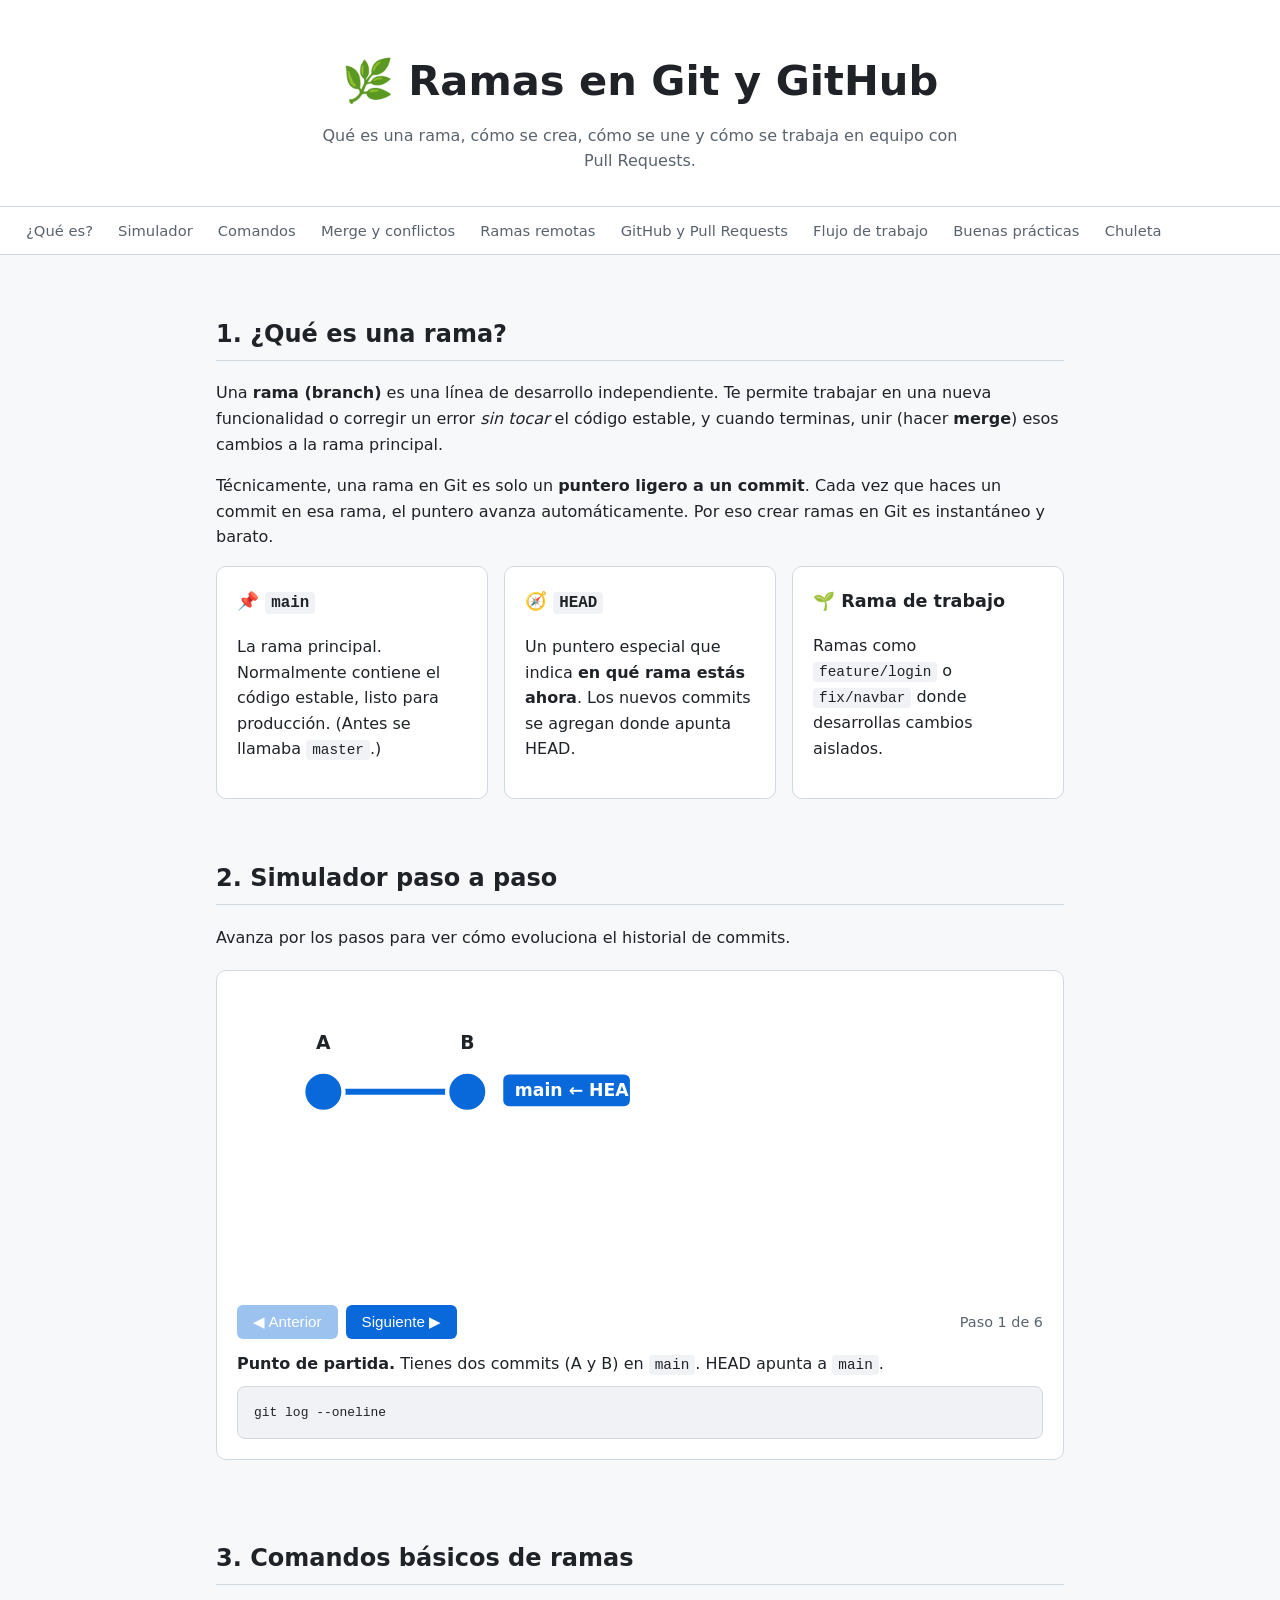
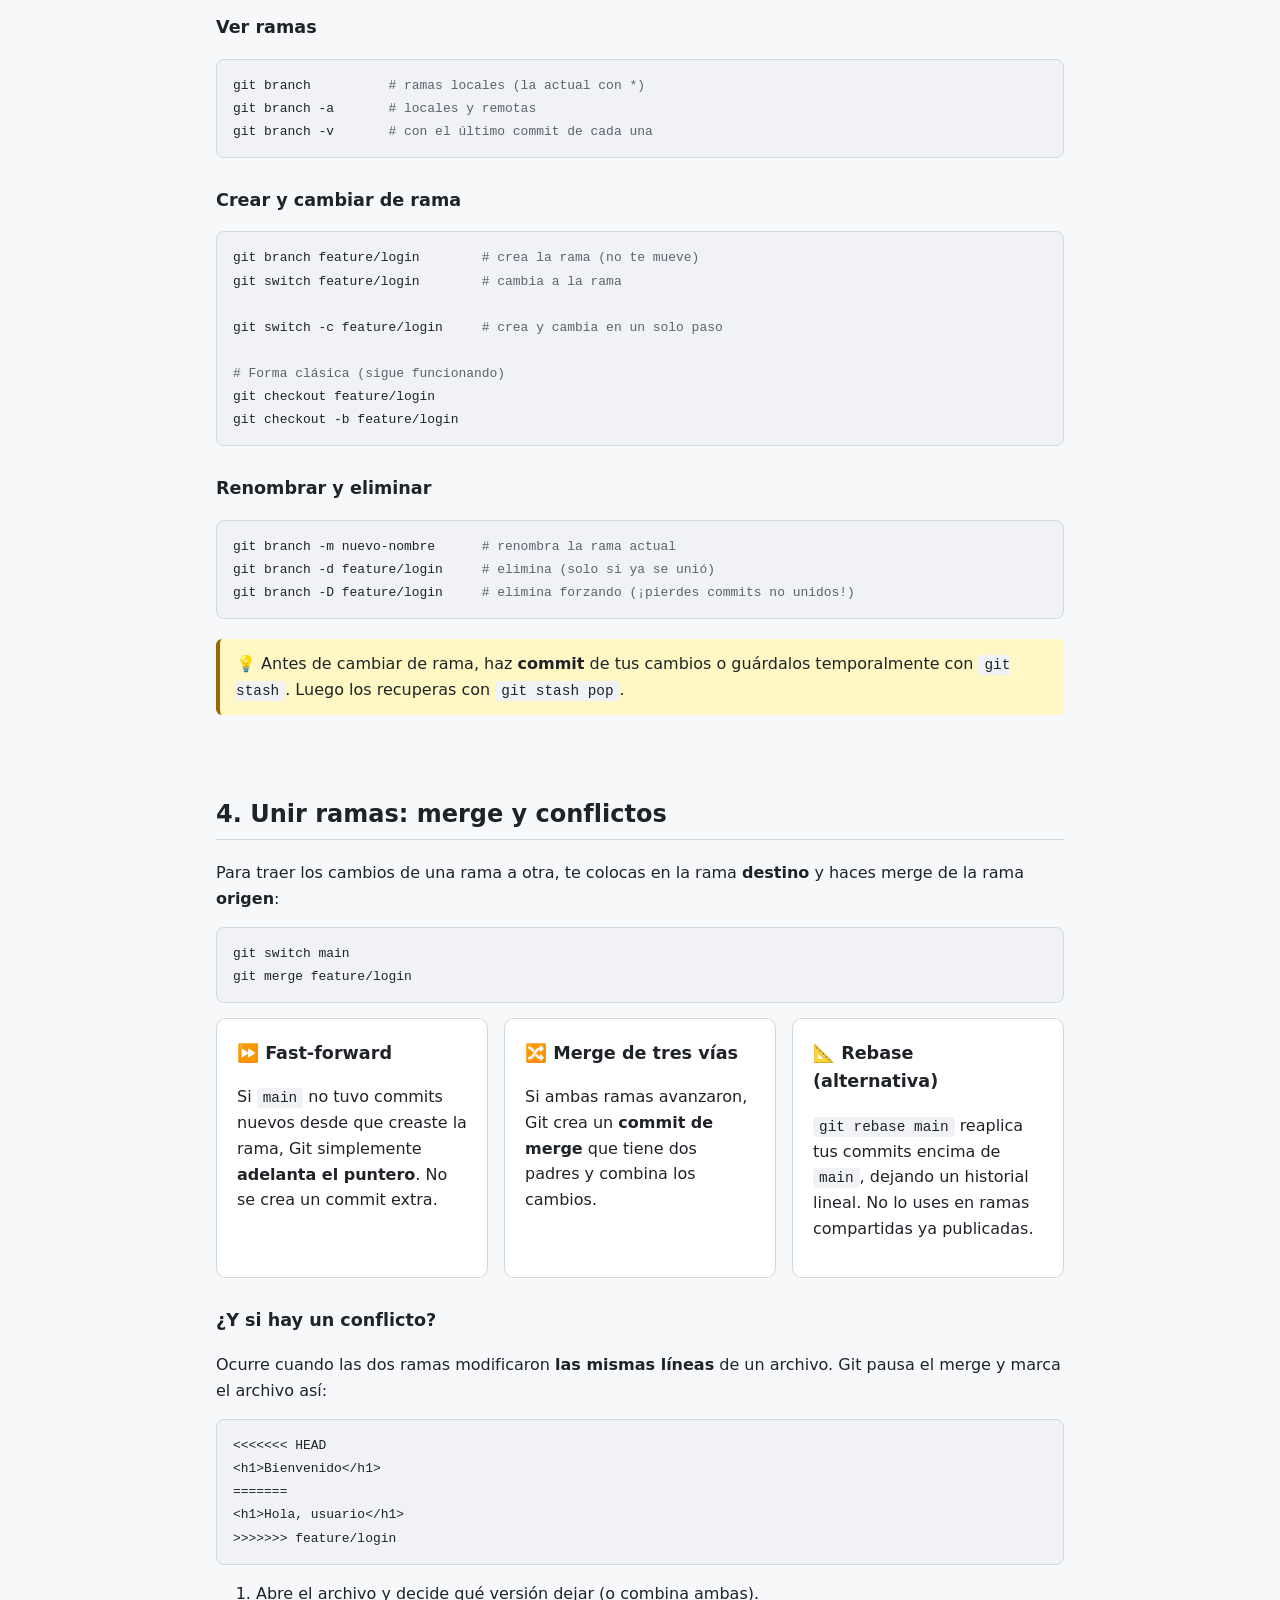
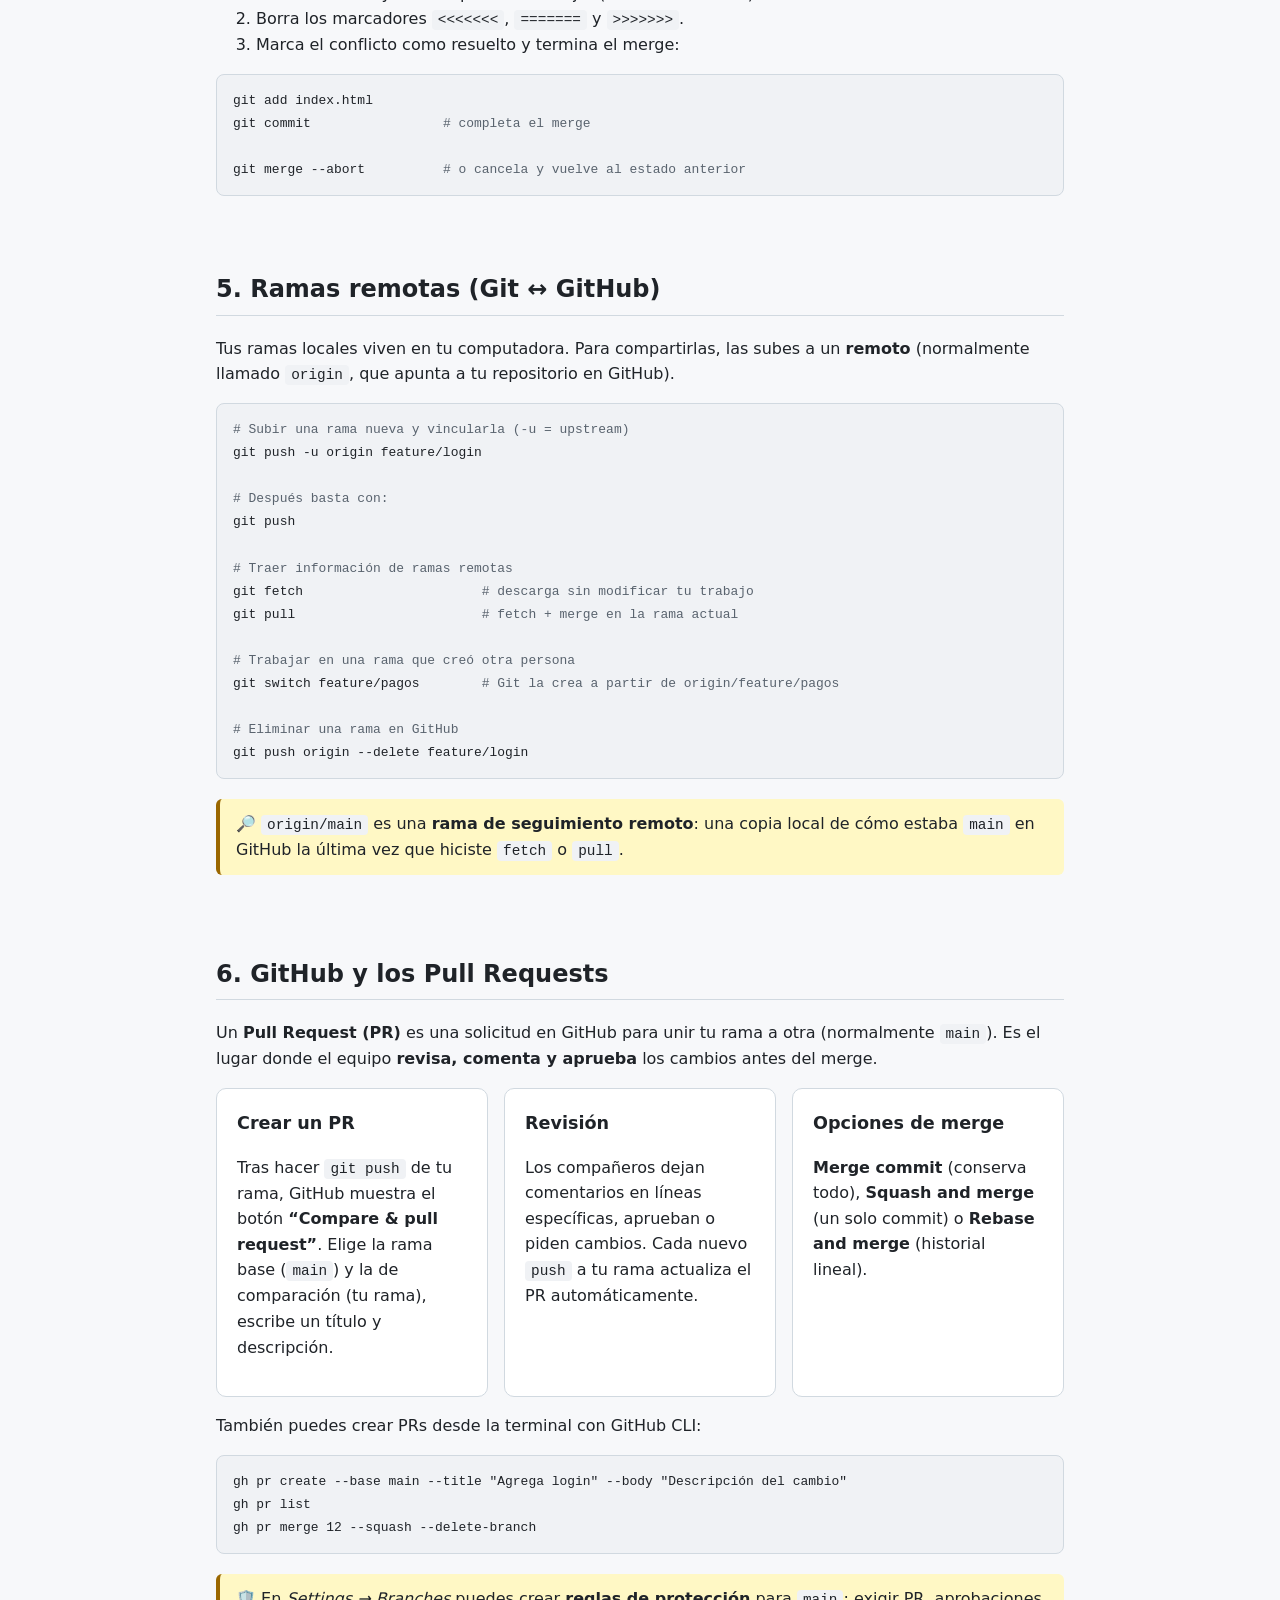
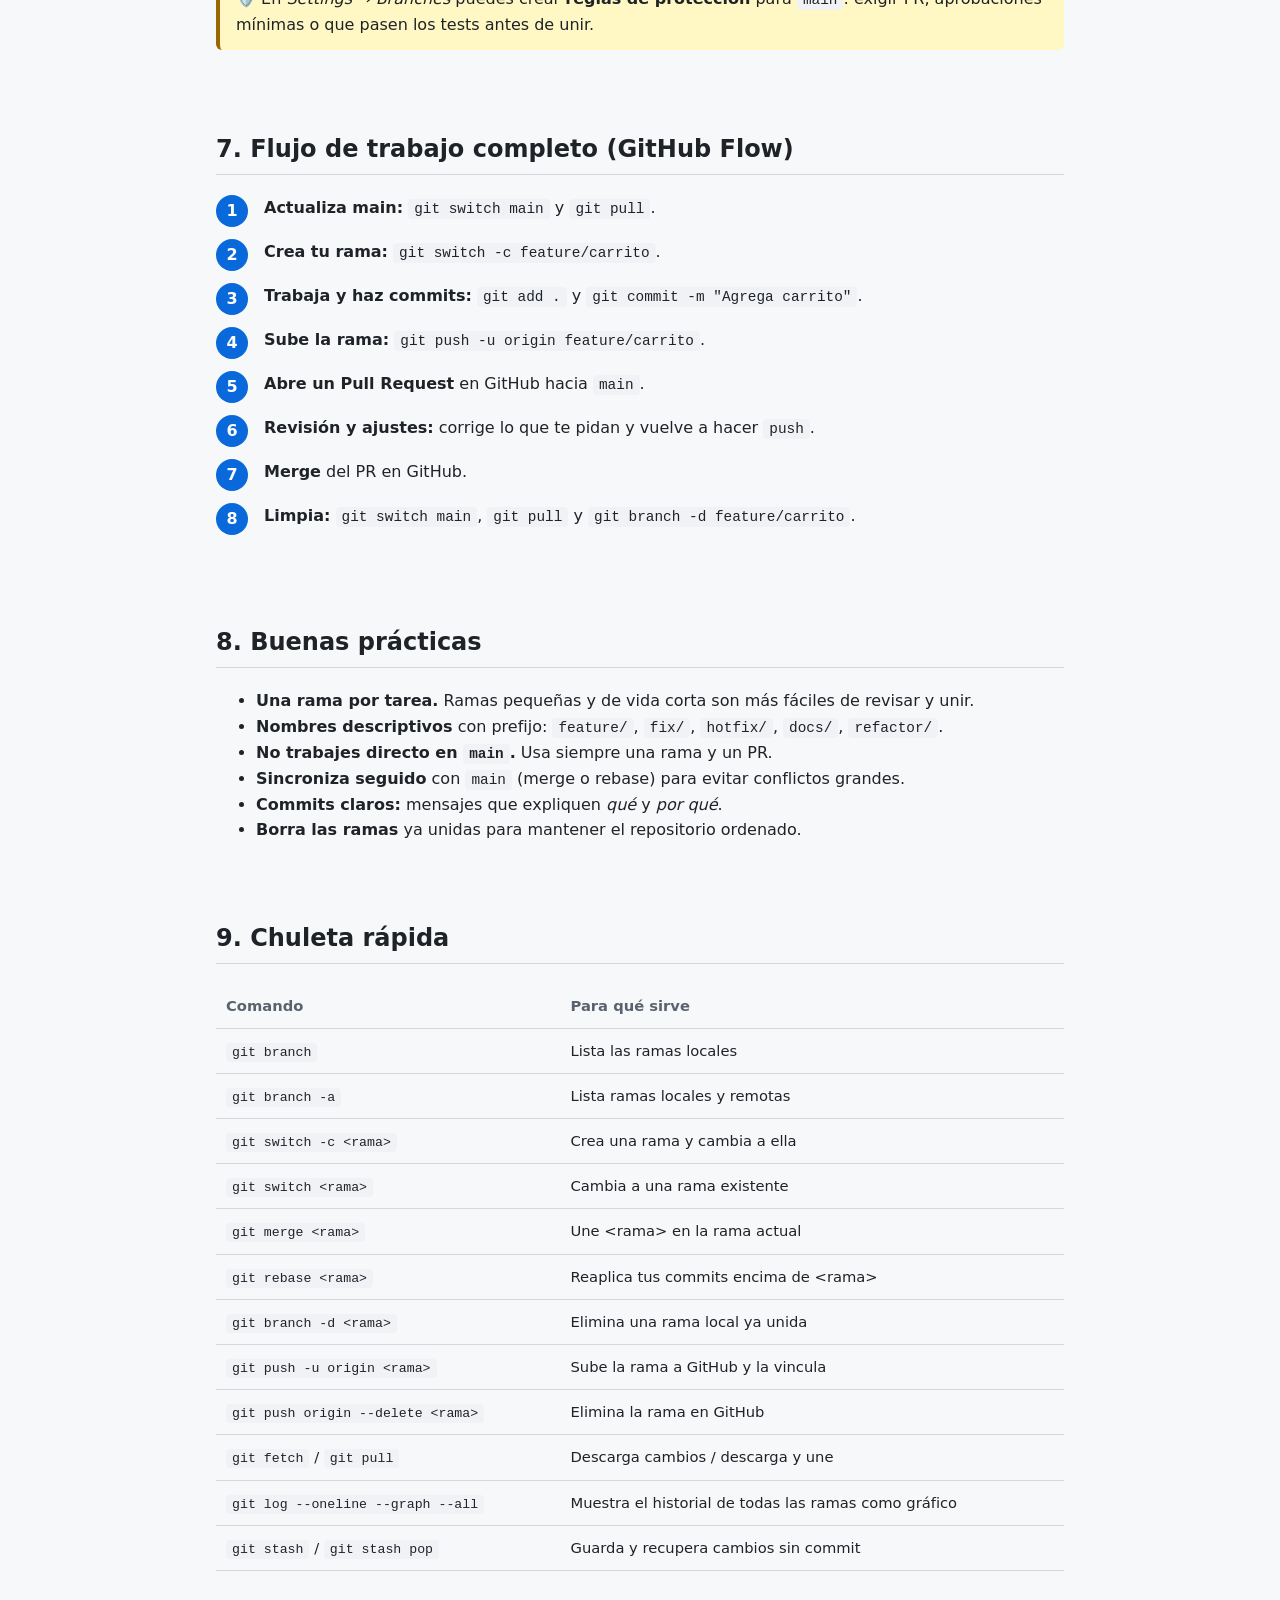
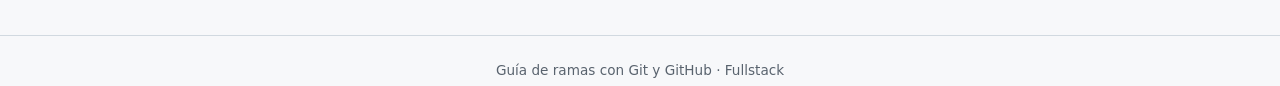
==== index.html @ 7f3d4b72 "Proyecto base" ====
<!DOCTYPE html>
<html lang="es">
<head>
<meta charset="UTF-8">
<meta name="viewport" content="width=device-width, initial-scale=1.0">
<title>Ramas en Git y GitHub</title>
<style>
  :root {
    --bg: #f7f8fa;
    --surface: #ffffff;
    --text: #1f2328;
    --muted: #59636e;
    --border: #d1d9e0;
    --accent: #0969da;
    --main: #0969da;
    --feature: #8250df;
    --fix: #1a7f37;
    --warn: #9a6700;
    --warn-bg: #fff8c5;
    --code-bg: #f0f2f5;
  }
  @media (prefers-color-scheme: dark) {
    :root {
      --bg: #0d1117;
      --surface: #161b22;
      --text: #e6edf3;
      --muted: #9198a1;
      --border: #30363d;
      --accent: #4493f8;
      --main: #4493f8;
      --feature: #ab7df8;
      --fix: #3fb950;
      --warn: #d29922;
      --warn-bg: #2b2111;
      --code-bg: #1f242c;
    }
  }
  * { box-sizing: border-box; }
  body {
    margin: 0;
    background: var(--bg);
    color: var(--text);
    font-family: system-ui, -apple-system, "Segoe UI", Roboto, sans-serif;
    line-height: 1.6;
  }
  header {
    padding: 48px 16px 32px;
    text-align: center;
    border-bottom: 1px solid var(--border);
    background: var(--surface);
  }
  header h1 { margin: 0 0 8px; font-size: clamp(1.8rem, 5vw, 2.6rem); }
  header p { margin: 0 auto; max-width: 640px; color: var(--muted); }
  nav {
    position: sticky; top: 0; z-index: 10;
    background: var(--surface);
    border-bottom: 1px solid var(--border);
    overflow-x: auto;
    white-space: nowrap;
    padding: 0 16px;
  }
  nav a {
    display: inline-block;
    padding: 12px 10px;
    color: var(--muted);
    text-decoration: none;
    font-size: .92rem;
  }
  nav a:hover { color: var(--accent); }
  main { max-width: 880px; margin: 0 auto; padding: 0 16px 64px; }
  section { padding-top: 40px; }
  h2 { font-size: 1.5rem; border-bottom: 1px solid var(--border); padding-bottom: 6px; }
  h3 { font-size: 1.1rem; margin-top: 28px; }
  code {
    font-family: ui-monospace, "Cascadia Code", Consolas, monospace;
    background: var(--code-bg);
    padding: 2px 6px;
    border-radius: 4px;
    font-size: .9em;
  }
  pre {
    background: var(--code-bg);
    border: 1px solid var(--border);
    border-radius: 8px;
    padding: 14px 16px;
    overflow-x: auto;
    font-size: .9rem;
  }
  pre code { background: none; padding: 0; }
  .comment { color: var(--muted); }
  .card {
    background: var(--surface);
    border: 1px solid var(--border);
    border-radius: 10px;
    padding: 20px;
    margin: 20px 0;
  }
  .note {
    background: var(--warn-bg);
    border-left: 4px solid var(--warn);
    padding: 12px 16px;
    border-radius: 6px;
    margin: 20px 0;
  }
  .grid {
    display: grid;
    grid-template-columns: repeat(auto-fit, minmax(240px, 1fr));
    gap: 16px;
  }
  .grid .card { margin: 0; }
  .grid .card h3 { margin-top: 0; }
  table { width: 100%; border-collapse: collapse; font-size: .92rem; }
  .table-wrap { overflow-x: auto; }
  th, td { text-align: left; padding: 10px; border-bottom: 1px solid var(--border); vertical-align: top; }
  th { color: var(--muted); font-weight: 600; }
  td code { white-space: nowrap; }

  /* Simulador */
  .sim svg { width: 100%; height: auto; display: block; }
  .sim .line { stroke-width: 4; fill: none; stroke-linecap: round; }
  .sim .commit { stroke: var(--surface); stroke-width: 3; }
  .sim .lbl { font: 600 13px system-ui, sans-serif; fill: var(--text); }
  .sim .tag rect { rx: 4; }
  .sim .tag text { font: 600 12px system-ui, sans-serif; fill: #fff; }
  .sim [data-show] { transition: opacity .35s; }
  .sim .hidden { opacity: 0; }
  .sim-controls { display: flex; gap: 8px; align-items: center; flex-wrap: wrap; margin-top: 12px; }
  .sim-controls button {
    background: var(--accent); color: #fff; border: 0; border-radius: 6px;
    padding: 8px 16px; font-size: .95rem; cursor: pointer;
  }
  .sim-controls button:disabled { opacity: .4; cursor: default; }
  .sim-controls .step-count { color: var(--muted); font-size: .9rem; margin-left: auto; }
  .sim-desc { margin-top: 12px; }
  .sim-desc pre { margin: 8px 0 0; }

  .flow { counter-reset: paso; list-style: none; padding: 0; }
  .flow li {
    counter-increment: paso;
    position: relative;
    padding: 0 0 18px 48px;
  }
  .flow li::before {
    content: counter(paso);
    position: absolute; left: 0; top: 0;
    width: 32px; height: 32px; border-radius: 50%;
    background: var(--accent); color: #fff;
    display: flex; align-items: center; justify-content: center;
    font-weight: 700;
  }
  footer { text-align: center; color: var(--muted); font-size: .85rem; padding: 24px 16px; border-top: 1px solid var(--border); }
</style>
</head>
<body>

<header>
  <h1>🌿 Ramas en Git y GitHub</h1>
  <p>Qué es una rama, cómo se crea, cómo se une y cómo se trabaja en equipo con Pull Requests.</p>
</header>

<nav>
  <a href="#que-es">¿Qué es?</a>
  <a href="#simulador">Simulador</a>
  <a href="#comandos">Comandos</a>
  <a href="#merge">Merge y conflictos</a>
  <a href="#remoto">Ramas remotas</a>
  <a href="#github">GitHub y Pull Requests</a>
  <a href="#flujo">Flujo de trabajo</a>
  <a href="#practicas">Buenas prácticas</a>
  <a href="#chuleta">Chuleta</a>
</nav>

<main>

<section id="que-es">
  <h2>1. ¿Qué es una rama?</h2>
  <p>
    Una <strong>rama (branch)</strong> es una línea de desarrollo independiente. Te permite trabajar en una
    nueva funcionalidad o corregir un error <em>sin tocar</em> el código estable, y cuando terminas, unir
    (hacer <strong>merge</strong>) esos cambios a la rama principal.
  </p>
  <p>
    Técnicamente, una rama en Git es solo un <strong>puntero ligero a un commit</strong>. Cada vez que haces
    un commit en esa rama, el puntero avanza automáticamente. Por eso crear ramas en Git es instantáneo y barato.
  </p>
  <div class="grid">
    <div class="card">
      <h3>📌 <code>main</code></h3>
      <p>La rama principal. Normalmente contiene el código estable, listo para producción. (Antes se llamaba <code>master</code>.)</p>
    </div>
    <div class="card">
      <h3>🧭 <code>HEAD</code></h3>
      <p>Un puntero especial que indica <strong>en qué rama estás ahora</strong>. Los nuevos commits se agregan donde apunta HEAD.</p>
    </div>
    <div class="card">
      <h3>🌱 Rama de trabajo</h3>
      <p>Ramas como <code>feature/login</code> o <code>fix/navbar</code> donde desarrollas cambios aislados.</p>
    </div>
  </div>
</section>

<section id="simulador">
  <h2>2. Simulador paso a paso</h2>
  <p>Avanza por los pasos para ver cómo evoluciona el historial de commits.</p>

  <div class="card sim">
    <svg viewBox="0 0 560 210" role="img" aria-label="Diagrama del historial de commits">
      <!-- Línea main -->
      <path class="line" style="stroke:var(--main)" d="M60 70 L160 70" data-show="0-5"/>
      <path class="line" style="stroke:var(--main)" d="M160 70 L320 70" data-show="3-5"/>
      <path class="line" style="stroke:var(--main)" d="M320 70 L470 70" data-show="4-5"/>
      <!-- Línea feature -->
      <path class="line" style="stroke:var(--feature)" d="M160 70 C 190 70, 200 150, 240 150 L360 150" data-show="2-5"/>
      <path class="line" style="stroke:var(--feature)" d="M360 150 C 410 150, 430 70, 470 70" data-show="4-5"/>

      <!-- Commits main -->
      <circle class="commit" cx="60"  cy="70" r="14" style="fill:var(--main)" data-show="0-5"/>
      <text class="lbl" x="60" y="40" text-anchor="middle" data-show="0-5">A</text>
      <circle class="commit" cx="160" cy="70" r="14" style="fill:var(--main)" data-show="0-5"/>
      <text class="lbl" x="160" y="40" text-anchor="middle" data-show="0-5">B</text>
      <circle class="commit" cx="320" cy="70" r="14" style="fill:var(--main)" data-show="3-5"/>
      <text class="lbl" x="320" y="40" text-anchor="middle" data-show="3-5">E</text>
      <circle class="commit" cx="470" cy="70" r="16" style="fill:var(--fix)" data-show="4-5"/>
      <text class="lbl" x="470" y="40" text-anchor="middle" data-show="4-5">M (merge)</text>

      <!-- Commits feature -->
      <circle class="commit" cx="250" cy="150" r="14" style="fill:var(--feature)" data-show="2-5"/>
      <text class="lbl" x="250" y="185" text-anchor="middle" data-show="2-5">C</text>
      <circle class="commit" cx="360" cy="150" r="14" style="fill:var(--feature)" data-show="2-5"/>
      <text class="lbl" x="360" y="185" text-anchor="middle" data-show="2-5">D</text>

      <!-- Etiquetas de rama (posición varía por paso) -->
      <g class="tag" data-show="0-0" transform="translate(185,58)"><rect width="88" height="22" style="fill:var(--main)"/><text x="8" y="15">main ← HEAD</text></g>
      <g class="tag" data-show="1-1" transform="translate(130,90)"><rect width="60" height="22" style="fill:var(--main)"/><text x="8" y="15">main</text></g>
      <g class="tag" data-show="1-1" transform="translate(185,58)"><rect width="104" height="22" style="fill:var(--feature)"/><text x="8" y="15">feature ← HEAD</text></g>
      <g class="tag" data-show="2-2" transform="translate(185,58)"><rect width="44" height="22" style="fill:var(--main)"/><text x="8" y="15">main</text></g>
      <g class="tag" data-show="2-3" transform="translate(385,139)"><rect width="104" height="22" style="fill:var(--feature)"/><text x="8" y="15">feature ← HEAD</text></g>
      <g class="tag" data-show="3-3" transform="translate(345,58)"><rect width="44" height="22" style="fill:var(--main)"/><text x="8" y="15">main</text></g>
      <g class="tag" data-show="4-5" transform="translate(495,58)"><rect width="56" height="22" style="fill:var(--main)"/><text x="8" y="15">main</text></g>
      <g class="tag" data-show="4-5" transform="translate(495,84)"><rect width="44" height="22" style="fill:var(--fix)"/><text x="6" y="15">HEAD</text></g>
      <g class="tag" data-show="4-4" transform="translate(385,139)"><rect width="60" height="22" style="fill:var(--feature)"/><text x="8" y="15">feature</text></g>
    </svg>

    <div class="sim-controls">
      <button id="prev" type="button">◀ Anterior</button>
      <button id="next" type="button">Siguiente ▶</button>
      <span class="step-count" id="count"></span>
    </div>
    <div class="sim-desc" id="desc"></div>
  </div>
</section>

<section id="comandos">
  <h2>3. Comandos básicos de ramas</h2>

  <h3>Ver ramas</h3>
<pre><code>git branch          <span class="comment"># ramas locales (la actual con *)</span>
git branch -a       <span class="comment"># locales y remotas</span>
git branch -v       <span class="comment"># con el último commit de cada una</span></code></pre>

  <h3>Crear y cambiar de rama</h3>
<pre><code>git branch feature/login        <span class="comment"># crea la rama (no te mueve)</span>
git switch feature/login        <span class="comment"># cambia a la rama</span>

git switch -c feature/login     <span class="comment"># crea y cambia en un solo paso</span>

<span class="comment"># Forma clásica (sigue funcionando)</span>
git checkout feature/login
git checkout -b feature/login</code></pre>

  <h3>Renombrar y eliminar</h3>
<pre><code>git branch -m nuevo-nombre      <span class="comment"># renombra la rama actual</span>
git branch -d feature/login     <span class="comment"># elimina (solo si ya se unió)</span>
git branch -D feature/login     <span class="comment"># elimina forzando (¡pierdes commits no unidos!)</span></code></pre>

  <div class="note">
    💡 Antes de cambiar de rama, haz <strong>commit</strong> de tus cambios o guárdalos temporalmente con
    <code>git stash</code>. Luego los recuperas con <code>git stash pop</code>.
  </div>
</section>

<section id="merge">
  <h2>4. Unir ramas: merge y conflictos</h2>
  <p>Para traer los cambios de una rama a otra, te colocas en la rama <strong>destino</strong> y haces merge de la rama <strong>origen</strong>:</p>
<pre><code>git switch main
git merge feature/login</code></pre>

  <div class="grid">
    <div class="card">
      <h3>⏩ Fast-forward</h3>
      <p>Si <code>main</code> no tuvo commits nuevos desde que creaste la rama, Git simplemente <strong>adelanta el puntero</strong>. No se crea un commit extra.</p>
    </div>
    <div class="card">
      <h3>🔀 Merge de tres vías</h3>
      <p>Si ambas ramas avanzaron, Git crea un <strong>commit de merge</strong> que tiene dos padres y combina los cambios.</p>
    </div>
    <div class="card">
      <h3>📐 Rebase (alternativa)</h3>
      <p><code>git rebase main</code> reaplica tus commits encima de <code>main</code>, dejando un historial lineal. No lo uses en ramas compartidas ya publicadas.</p>
    </div>
  </div>

  <h3>¿Y si hay un conflicto?</h3>
  <p>Ocurre cuando las dos ramas modificaron <strong>las mismas líneas</strong> de un archivo. Git pausa el merge y marca el archivo así:</p>
<pre><code>&lt;&lt;&lt;&lt;&lt;&lt;&lt; HEAD
&lt;h1&gt;Bienvenido&lt;/h1&gt;
=======
&lt;h1&gt;Hola, usuario&lt;/h1&gt;
&gt;&gt;&gt;&gt;&gt;&gt;&gt; feature/login</code></pre>
  <ol>
    <li>Abre el archivo y decide qué versión dejar (o combina ambas).</li>
    <li>Borra los marcadores <code>&lt;&lt;&lt;&lt;&lt;&lt;&lt;</code>, <code>=======</code> y <code>&gt;&gt;&gt;&gt;&gt;&gt;&gt;</code>.</li>
    <li>Marca el conflicto como resuelto y termina el merge:</li>
  </ol>
<pre><code>git add index.html
git commit                 <span class="comment"># completa el merge</span>

git merge --abort          <span class="comment"># o cancela y vuelve al estado anterior</span></code></pre>
</section>

<section id="remoto">
  <h2>5. Ramas remotas (Git ↔ GitHub)</h2>
  <p>
    Tus ramas locales viven en tu computadora. Para compartirlas, las subes a un <strong>remoto</strong>
    (normalmente llamado <code>origin</code>, que apunta a tu repositorio en GitHub).
  </p>
<pre><code><span class="comment"># Subir una rama nueva y vincularla (-u = upstream)</span>
git push -u origin feature/login

<span class="comment"># Después basta con:</span>
git push

<span class="comment"># Traer información de ramas remotas</span>
git fetch                       <span class="comment"># descarga sin modificar tu trabajo</span>
git pull                        <span class="comment"># fetch + merge en la rama actual</span>

<span class="comment"># Trabajar en una rama que creó otra persona</span>
git switch feature/pagos        <span class="comment"># Git la crea a partir de origin/feature/pagos</span>

<span class="comment"># Eliminar una rama en GitHub</span>
git push origin --delete feature/login</code></pre>
  <div class="note">
    🔎 <code>origin/main</code> es una <strong>rama de seguimiento remoto</strong>: una copia local de cómo estaba
    <code>main</code> en GitHub la última vez que hiciste <code>fetch</code> o <code>pull</code>.
  </div>
</section>

<section id="github">
  <h2>6. GitHub y los Pull Requests</h2>
  <p>
    Un <strong>Pull Request (PR)</strong> es una solicitud en GitHub para unir tu rama a otra (normalmente
    <code>main</code>). Es el lugar donde el equipo <strong>revisa, comenta y aprueba</strong> los cambios antes del merge.
  </p>
  <div class="grid">
    <div class="card">
      <h3>Crear un PR</h3>
      <p>Tras hacer <code>git push</code> de tu rama, GitHub muestra el botón <strong>“Compare &amp; pull request”</strong>. Elige la rama base (<code>main</code>) y la de comparación (tu rama), escribe un título y descripción.</p>
    </div>
    <div class="card">
      <h3>Revisión</h3>
      <p>Los compañeros dejan comentarios en líneas específicas, aprueban o piden cambios. Cada nuevo <code>push</code> a tu rama actualiza el PR automáticamente.</p>
    </div>
    <div class="card">
      <h3>Opciones de merge</h3>
      <p><strong>Merge commit</strong> (conserva todo), <strong>Squash and merge</strong> (un solo commit) o <strong>Rebase and merge</strong> (historial lineal).</p>
    </div>
  </div>
  <p>También puedes crear PRs desde la terminal con GitHub CLI:</p>
<pre><code>gh pr create --base main --title "Agrega login" --body "Descripción del cambio"
gh pr list
gh pr merge 12 --squash --delete-branch</code></pre>
  <div class="note">
    🛡️ En <em>Settings → Branches</em> puedes crear <strong>reglas de protección</strong> para <code>main</code>:
    exigir PR, aprobaciones mínimas o que pasen los tests antes de unir.
  </div>
</section>

<section id="flujo">
  <h2>7. Flujo de trabajo completo (GitHub Flow)</h2>
  <ol class="flow">
    <li><strong>Actualiza main:</strong> <code>git switch main</code> y <code>git pull</code>.</li>
    <li><strong>Crea tu rama:</strong> <code>git switch -c feature/carrito</code>.</li>
    <li><strong>Trabaja y haz commits:</strong> <code>git add .</code> y <code>git commit -m "Agrega carrito"</code>.</li>
    <li><strong>Sube la rama:</strong> <code>git push -u origin feature/carrito</code>.</li>
    <li><strong>Abre un Pull Request</strong> en GitHub hacia <code>main</code>.</li>
    <li><strong>Revisión y ajustes:</strong> corrige lo que te pidan y vuelve a hacer <code>push</code>.</li>
    <li><strong>Merge</strong> del PR en GitHub.</li>
    <li><strong>Limpia:</strong> <code>git switch main</code>, <code>git pull</code> y <code>git branch -d feature/carrito</code>.</li>
  </ol>
</section>

<section id="practicas">
  <h2>8. Buenas prácticas</h2>
  <ul>
    <li><strong>Una rama por tarea.</strong> Ramas pequeñas y de vida corta son más fáciles de revisar y unir.</li>
    <li><strong>Nombres descriptivos</strong> con prefijo: <code>feature/</code>, <code>fix/</code>, <code>hotfix/</code>, <code>docs/</code>, <code>refactor/</code>.</li>
    <li><strong>No trabajes directo en <code>main</code>.</strong> Usa siempre una rama y un PR.</li>
    <li><strong>Sincroniza seguido</strong> con <code>main</code> (merge o rebase) para evitar conflictos grandes.</li>
    <li><strong>Commits claros:</strong> mensajes que expliquen <em>qué</em> y <em>por qué</em>.</li>
    <li><strong>Borra las ramas</strong> ya unidas para mantener el repositorio ordenado.</li>
  </ul>
</section>

<section id="chuleta">
  <h2>9. Chuleta rápida</h2>
  <div class="table-wrap">
  <table>
    <thead><tr><th>Comando</th><th>Para qué sirve</th></tr></thead>
    <tbody>
      <tr><td><code>git branch</code></td><td>Lista las ramas locales</td></tr>
      <tr><td><code>git branch -a</code></td><td>Lista ramas locales y remotas</td></tr>
      <tr><td><code>git switch -c &lt;rama&gt;</code></td><td>Crea una rama y cambia a ella</td></tr>
      <tr><td><code>git switch &lt;rama&gt;</code></td><td>Cambia a una rama existente</td></tr>
      <tr><td><code>git merge &lt;rama&gt;</code></td><td>Une &lt;rama&gt; en la rama actual</td></tr>
      <tr><td><code>git rebase &lt;rama&gt;</code></td><td>Reaplica tus commits encima de &lt;rama&gt;</td></tr>
      <tr><td><code>git branch -d &lt;rama&gt;</code></td><td>Elimina una rama local ya unida</td></tr>
      <tr><td><code>git push -u origin &lt;rama&gt;</code></td><td>Sube la rama a GitHub y la vincula</td></tr>
      <tr><td><code>git push origin --delete &lt;rama&gt;</code></td><td>Elimina la rama en GitHub</td></tr>
      <tr><td><code>git fetch</code> / <code>git pull</code></td><td>Descarga cambios / descarga y une</td></tr>
      <tr><td><code>git log --oneline --graph --all</code></td><td>Muestra el historial de todas las ramas como gráfico</td></tr>
      <tr><td><code>git stash</code> / <code>git stash pop</code></td><td>Guarda y recupera cambios sin commit</td></tr>
    </tbody>
  </table>
  </div>
</section>

</main>

<footer>Guía de ramas con Git y GitHub · Fullstack</footer>

<script>
  const steps = [
    { title: "Punto de partida",
      text: "Tienes dos commits (A y B) en <code>main</code>. HEAD apunta a <code>main</code>.",
      cmd: "git log --oneline" },
    { title: "Crear una rama",
      text: "Creas <code>feature</code> y te cambias a ella. Ambas ramas apuntan al mismo commit B; solo se movió HEAD.",
      cmd: "git switch -c feature" },
    { title: "Commits en la rama",
      text: "Haces commits C y D. Solo <code>feature</code> avanza; <code>main</code> sigue en B, intacta.",
      cmd: "git add .\ngit commit -m \"C\"\ngit commit -m \"D\"" },
    { title: "main también avanza",
      text: "Mientras tanto, alguien agrega el commit E a <code>main</code>. Ahora las ramas han <strong>divergido</strong>.",
      cmd: "# (otra persona, en main)\ngit commit -m \"E\"" },
    { title: "Merge",
      text: "Vuelves a <code>main</code> y unes <code>feature</code>. Git crea el commit de merge M, que tiene dos padres (E y D).",
      cmd: "git switch main\ngit merge feature" },
    { title: "Limpieza",
      text: "La rama ya está unida, así que puedes borrarla. Los commits C y D siguen en el historial de <code>main</code>.",
      cmd: "git branch -d feature" }
  ];
  let step = 0;
  const els = document.querySelectorAll(".sim [data-show]");
  const desc = document.getElementById("desc");
  const count = document.getElementById("count");
  const prev = document.getElementById("prev");
  const next = document.getElementById("next");
  const esc = s => s.replace(/&/g, "&amp;").replace(/</g, "&lt;");

  function render() {
    els.forEach(el => {
      const [a, b] = el.dataset.show.split("-").map(Number);
      el.classList.toggle("hidden", step < a || step > b);
    });
    const s = steps[step];
    desc.innerHTML = `<strong>${s.title}.</strong> ${s.text}<pre><code>${esc(s.cmd)}</code></pre>`;
    count.textContent = `Paso ${step + 1} de ${steps.length}`;
    prev.disabled = step === 0;
    next.disabled = step === steps.length - 1;
  }
  prev.onclick = () => { if (step > 0) { step--; render(); } };
  next.onclick = () => { if (step < steps.length - 1) { step++; render(); } };
  render();
</script>
</body>
</html>
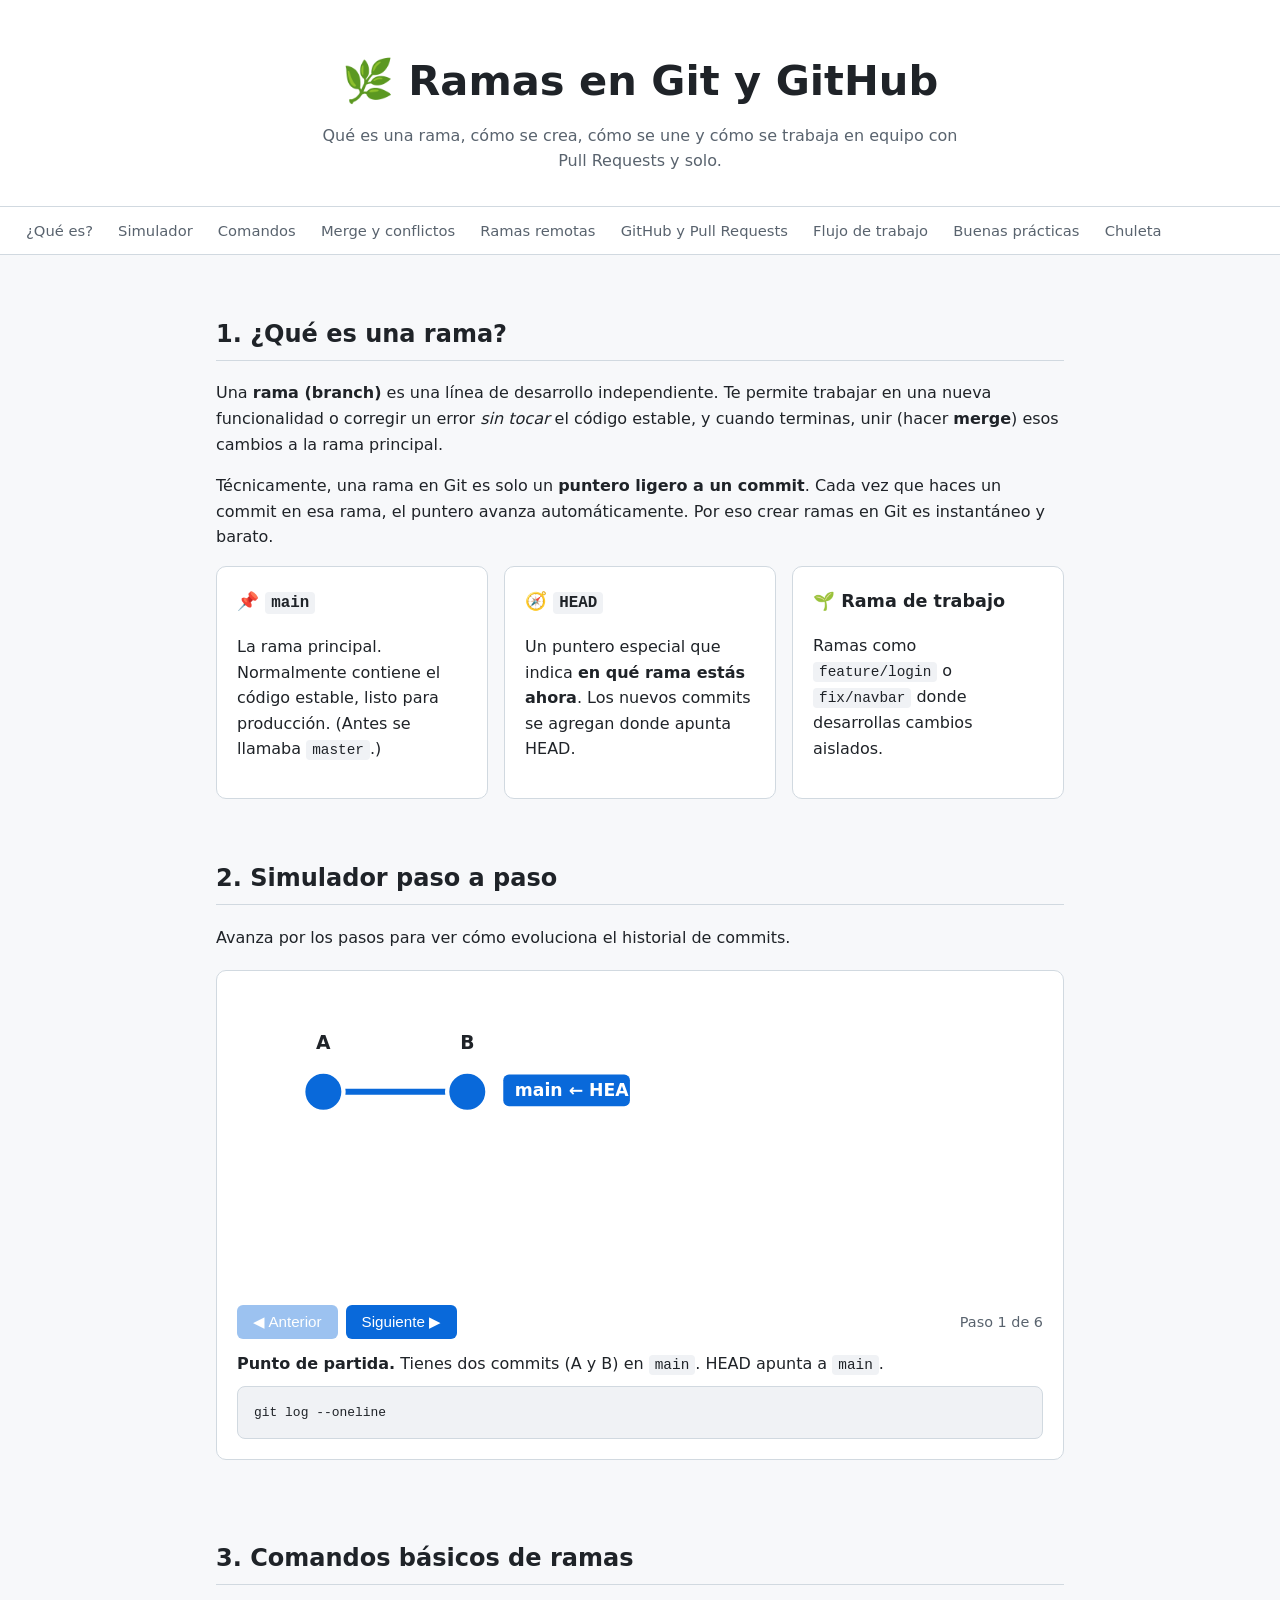
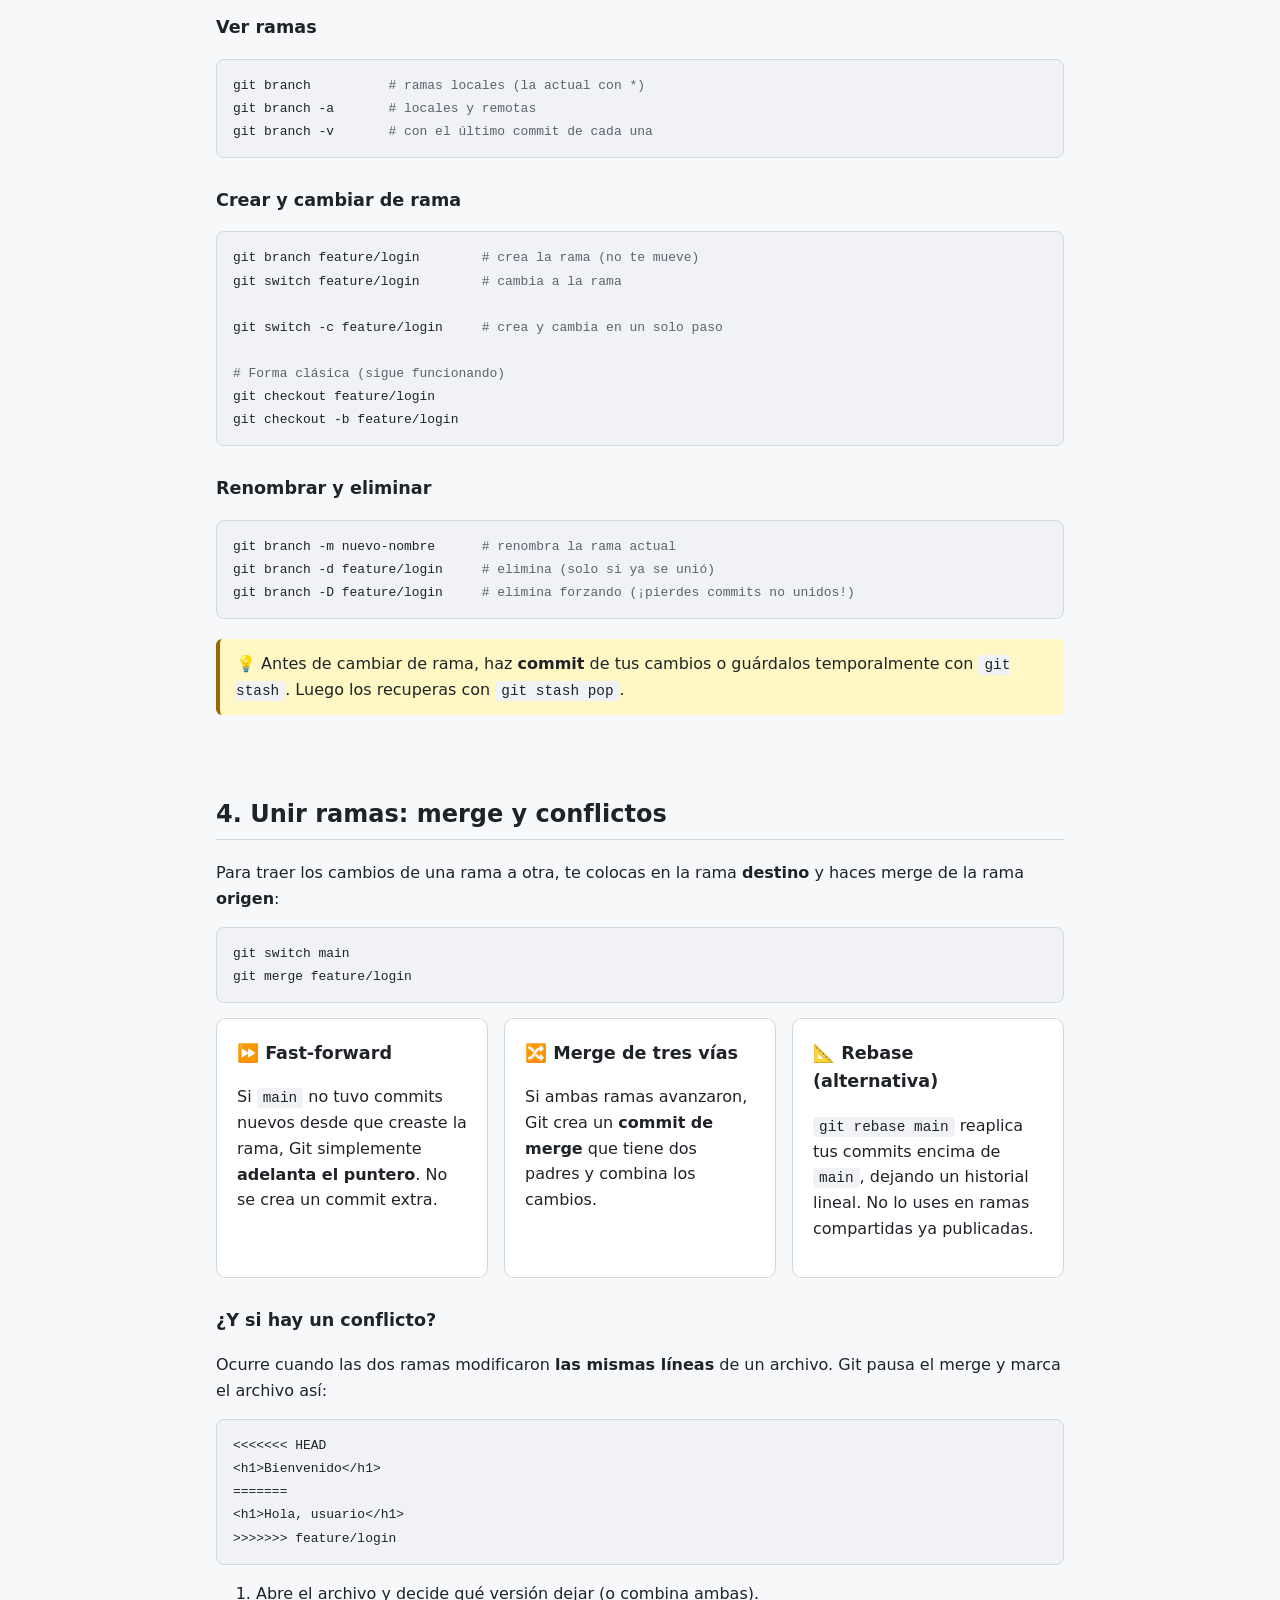
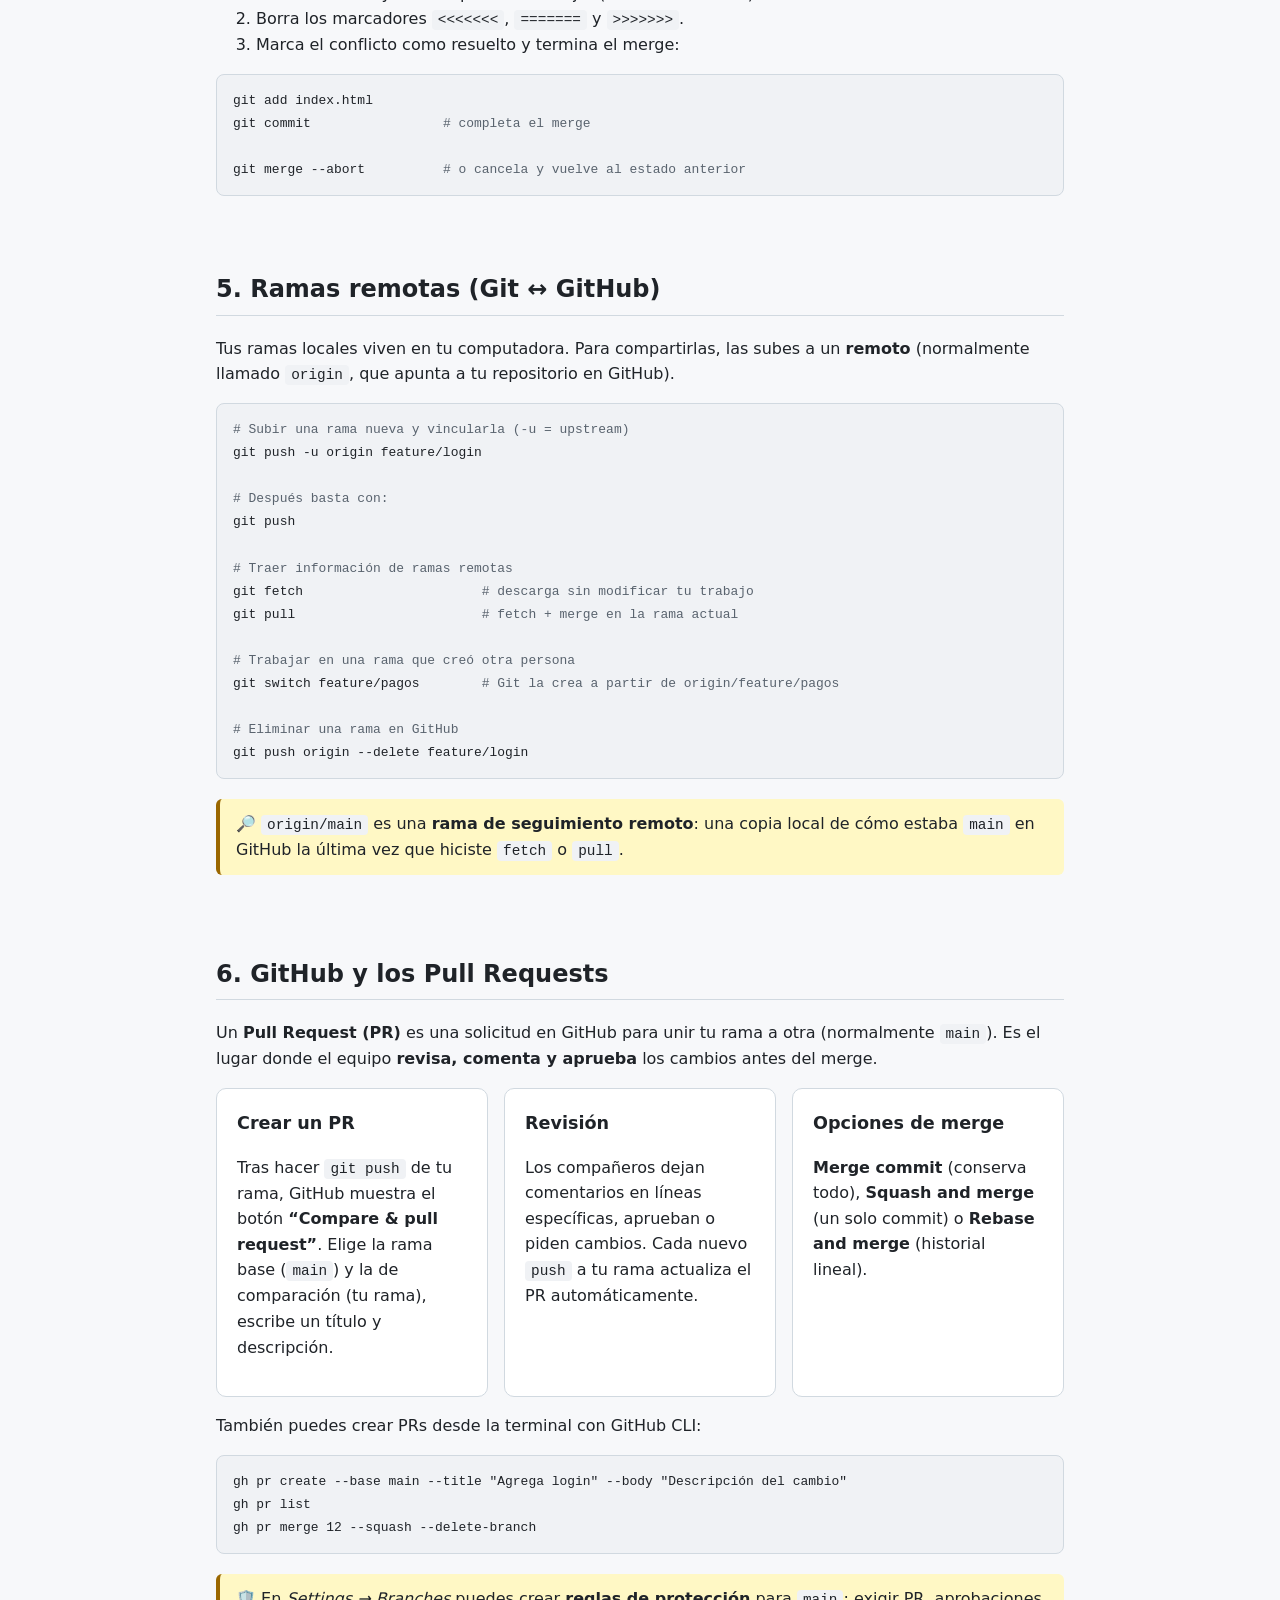
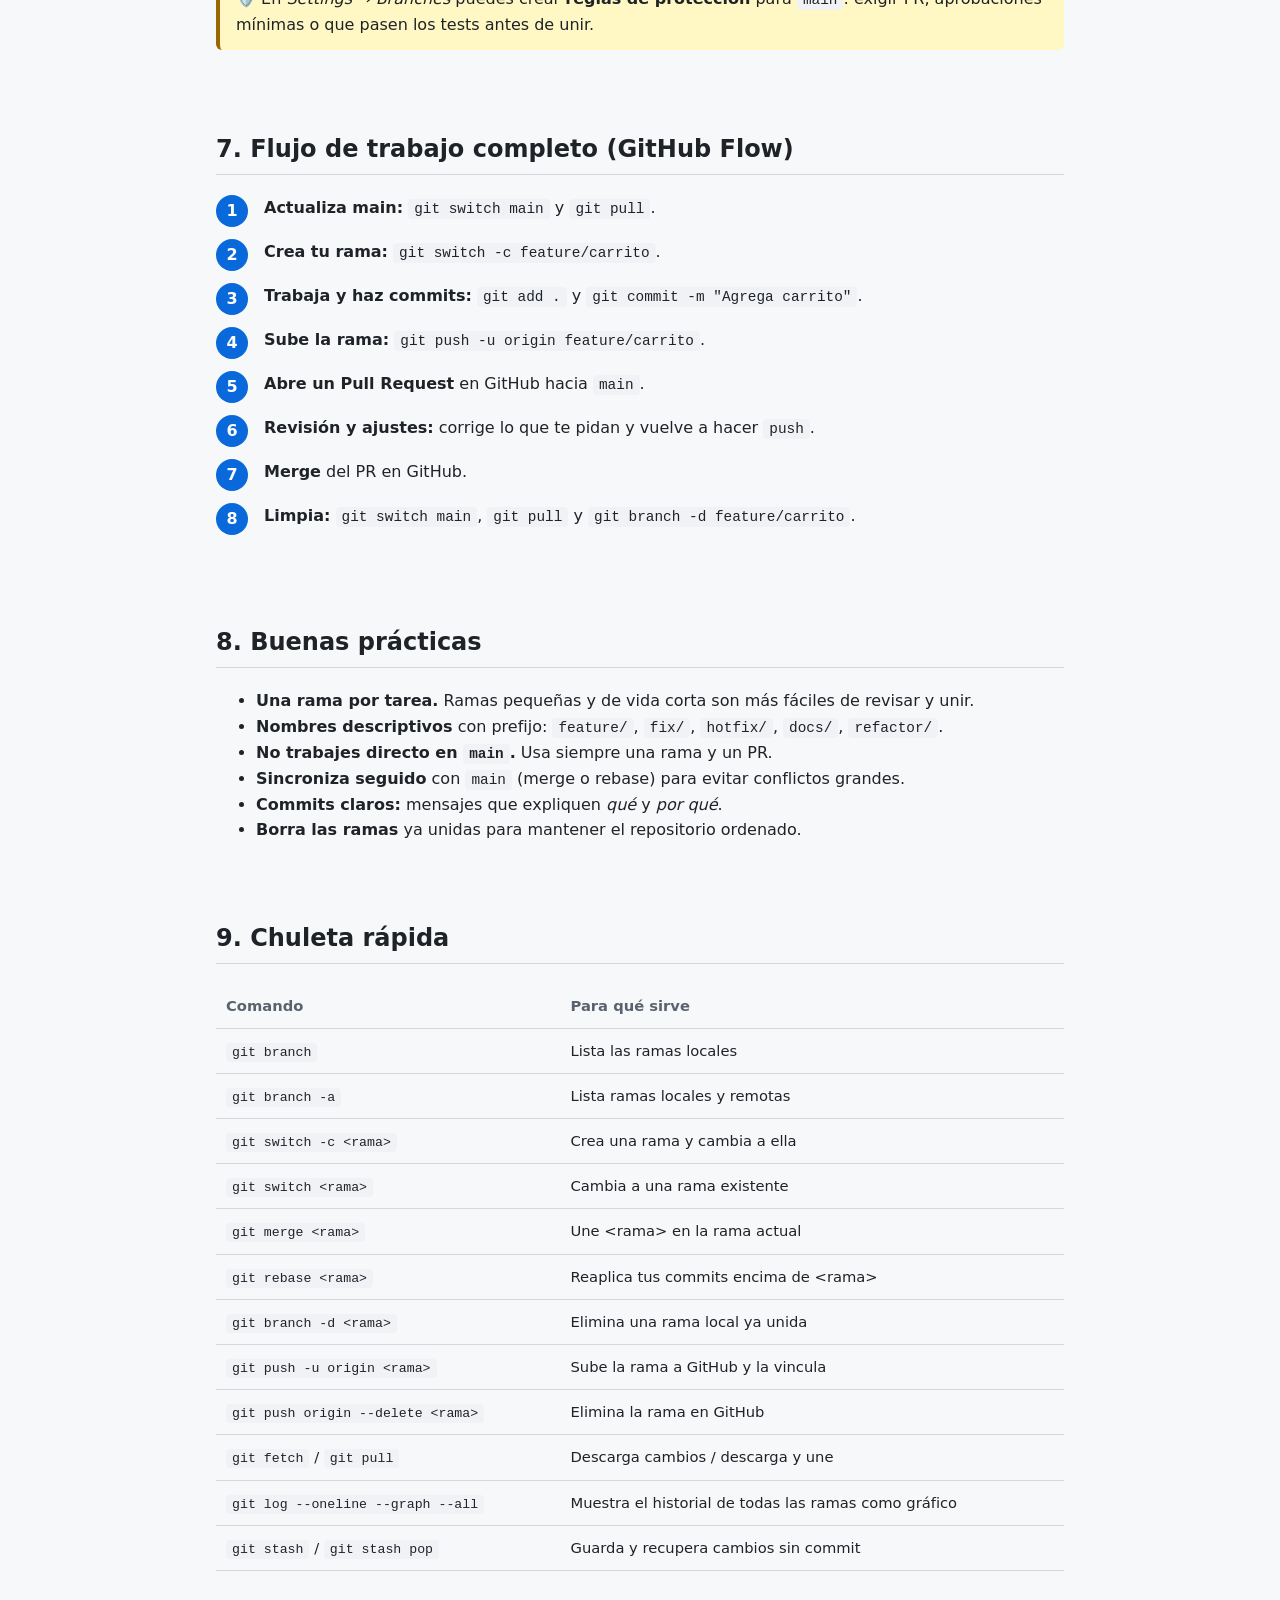
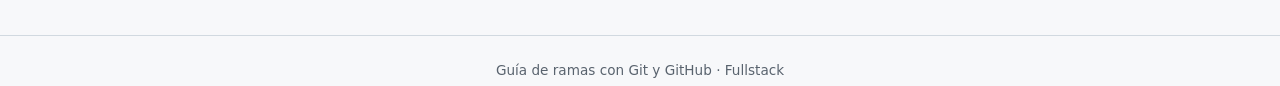
==== commit 696979eb: "se modifica el titulo y se separa css" ====
--- a/index.html
+++ b/index.html
@@ -4,158 +4,13 @@
 <meta charset="UTF-8">
 <meta name="viewport" content="width=device-width, initial-scale=1.0">
 <title>Ramas en Git y GitHub</title>
-<style>
-  :root {
-    --bg: #f7f8fa;
-    --surface: #ffffff;
-    --text: #1f2328;
-    --muted: #59636e;
-    --border: #d1d9e0;
-    --accent: #0969da;
-    --main: #0969da;
-    --feature: #8250df;
-    --fix: #1a7f37;
-    --warn: #9a6700;
-    --warn-bg: #fff8c5;
-    --code-bg: #f0f2f5;
-  }
-  @media (prefers-color-scheme: dark) {
-    :root {
-      --bg: #0d1117;
-      --surface: #161b22;
-      --text: #e6edf3;
-      --muted: #9198a1;
-      --border: #30363d;
-      --accent: #4493f8;
-      --main: #4493f8;
-      --feature: #ab7df8;
-      --fix: #3fb950;
-      --warn: #d29922;
-      --warn-bg: #2b2111;
-      --code-bg: #1f242c;
-    }
-  }
-  * { box-sizing: border-box; }
-  body {
-    margin: 0;
-    background: var(--bg);
-    color: var(--text);
-    font-family: system-ui, -apple-system, "Segoe UI", Roboto, sans-serif;
-    line-height: 1.6;
-  }
-  header {
-    padding: 48px 16px 32px;
-    text-align: center;
-    border-bottom: 1px solid var(--border);
-    background: var(--surface);
-  }
-  header h1 { margin: 0 0 8px; font-size: clamp(1.8rem, 5vw, 2.6rem); }
-  header p { margin: 0 auto; max-width: 640px; color: var(--muted); }
-  nav {
-    position: sticky; top: 0; z-index: 10;
-    background: var(--surface);
-    border-bottom: 1px solid var(--border);
-    overflow-x: auto;
-    white-space: nowrap;
-    padding: 0 16px;
-  }
-  nav a {
-    display: inline-block;
-    padding: 12px 10px;
-    color: var(--muted);
-    text-decoration: none;
-    font-size: .92rem;
-  }
-  nav a:hover { color: var(--accent); }
-  main { max-width: 880px; margin: 0 auto; padding: 0 16px 64px; }
-  section { padding-top: 40px; }
-  h2 { font-size: 1.5rem; border-bottom: 1px solid var(--border); padding-bottom: 6px; }
-  h3 { font-size: 1.1rem; margin-top: 28px; }
-  code {
-    font-family: ui-monospace, "Cascadia Code", Consolas, monospace;
-    background: var(--code-bg);
-    padding: 2px 6px;
-    border-radius: 4px;
-    font-size: .9em;
-  }
-  pre {
-    background: var(--code-bg);
-    border: 1px solid var(--border);
-    border-radius: 8px;
-    padding: 14px 16px;
-    overflow-x: auto;
-    font-size: .9rem;
-  }
-  pre code { background: none; padding: 0; }
-  .comment { color: var(--muted); }
-  .card {
-    background: var(--surface);
-    border: 1px solid var(--border);
-    border-radius: 10px;
-    padding: 20px;
-    margin: 20px 0;
-  }
-  .note {
-    background: var(--warn-bg);
-    border-left: 4px solid var(--warn);
-    padding: 12px 16px;
-    border-radius: 6px;
-    margin: 20px 0;
-  }
-  .grid {
-    display: grid;
-    grid-template-columns: repeat(auto-fit, minmax(240px, 1fr));
-    gap: 16px;
-  }
-  .grid .card { margin: 0; }
-  .grid .card h3 { margin-top: 0; }
-  table { width: 100%; border-collapse: collapse; font-size: .92rem; }
-  .table-wrap { overflow-x: auto; }
-  th, td { text-align: left; padding: 10px; border-bottom: 1px solid var(--border); vertical-align: top; }
-  th { color: var(--muted); font-weight: 600; }
-  td code { white-space: nowrap; }
-
-  /* Simulador */
-  .sim svg { width: 100%; height: auto; display: block; }
-  .sim .line { stroke-width: 4; fill: none; stroke-linecap: round; }
-  .sim .commit { stroke: var(--surface); stroke-width: 3; }
-  .sim .lbl { font: 600 13px system-ui, sans-serif; fill: var(--text); }
-  .sim .tag rect { rx: 4; }
-  .sim .tag text { font: 600 12px system-ui, sans-serif; fill: #fff; }
-  .sim [data-show] { transition: opacity .35s; }
-  .sim .hidden { opacity: 0; }
-  .sim-controls { display: flex; gap: 8px; align-items: center; flex-wrap: wrap; margin-top: 12px; }
-  .sim-controls button {
-    background: var(--accent); color: #fff; border: 0; border-radius: 6px;
-    padding: 8px 16px; font-size: .95rem; cursor: pointer;
-  }
-  .sim-controls button:disabled { opacity: .4; cursor: default; }
-  .sim-controls .step-count { color: var(--muted); font-size: .9rem; margin-left: auto; }
-  .sim-desc { margin-top: 12px; }
-  .sim-desc pre { margin: 8px 0 0; }
-
-  .flow { counter-reset: paso; list-style: none; padding: 0; }
-  .flow li {
-    counter-increment: paso;
-    position: relative;
-    padding: 0 0 18px 48px;
-  }
-  .flow li::before {
-    content: counter(paso);
-    position: absolute; left: 0; top: 0;
-    width: 32px; height: 32px; border-radius: 50%;
-    background: var(--accent); color: #fff;
-    display: flex; align-items: center; justify-content: center;
-    font-weight: 700;
-  }
-  footer { text-align: center; color: var(--muted); font-size: .85rem; padding: 24px 16px; border-top: 1px solid var(--border); }
-</style>
+<link rel="stylesheet" href="styles.css">
 </head>
 <body>
 
 <header>
   <h1>🌿 Ramas en Git y GitHub</h1>
-  <p>Qué es una rama, cómo se crea, cómo se une y cómo se trabaja en equipo con Pull Requests.</p>
+  <p>Qué es una rama, cómo se crea, cómo se une y cómo se trabaja en equipo con Pull Requests y solo.</p>
 </header>
 
 <nav>
--- a/styles.css
+++ b/styles.css
@@ -0,0 +1,144 @@
+:root {
+  --bg: #f7f8fa;
+  --surface: #ffffff;
+  --text: #1f2328;
+  --muted: #59636e;
+  --border: #d1d9e0;
+  --accent: #0969da;
+  --main: #0969da;
+  --feature: #8250df;
+  --fix: #1a7f37;
+  --warn: #9a6700;
+  --warn-bg: #fff8c5;
+  --code-bg: #f0f2f5;
+}
+@media (prefers-color-scheme: dark) {
+  :root {
+    --bg: #0d1117;
+    --surface: #161b22;
+    --text: #e6edf3;
+    --muted: #9198a1;
+    --border: #30363d;
+    --accent: #4493f8;
+    --main: #4493f8;
+    --feature: #ab7df8;
+    --fix: #3fb950;
+    --warn: #d29922;
+    --warn-bg: #2b2111;
+    --code-bg: #1f242c;
+  }
+}
+* { box-sizing: border-box; }
+body {
+  margin: 0;
+  background: var(--bg);
+  color: var(--text);
+  font-family: system-ui, -apple-system, "Segoe UI", Roboto, sans-serif;
+  line-height: 1.6;
+}
+header {
+  padding: 48px 16px 32px;
+  text-align: center;
+  border-bottom: 1px solid var(--border);
+  background: var(--surface);
+}
+header h1 { margin: 0 0 8px; font-size: clamp(1.8rem, 5vw, 2.6rem); }
+header p { margin: 0 auto; max-width: 640px; color: var(--muted); }
+nav {
+  position: sticky; top: 0; z-index: 10;
+  background: var(--surface);
+  border-bottom: 1px solid var(--border);
+  overflow-x: auto;
+  white-space: nowrap;
+  padding: 0 16px;
+}
+nav a {
+  display: inline-block;
+  padding: 12px 10px;
+  color: var(--muted);
+  text-decoration: none;
+  font-size: .92rem;
+}
+nav a:hover { color: var(--accent); }
+main { max-width: 880px; margin: 0 auto; padding: 0 16px 64px; }
+section { padding-top: 40px; }
+h2 { font-size: 1.5rem; border-bottom: 1px solid var(--border); padding-bottom: 6px; }
+h3 { font-size: 1.1rem; margin-top: 28px; }
+code {
+  font-family: ui-monospace, "Cascadia Code", Consolas, monospace;
+  background: var(--code-bg);
+  padding: 2px 6px;
+  border-radius: 4px;
+  font-size: .9em;
+}
+pre {
+  background: var(--code-bg);
+  border: 1px solid var(--border);
+  border-radius: 8px;
+  padding: 14px 16px;
+  overflow-x: auto;
+  font-size: .9rem;
+}
+pre code { background: none; padding: 0; }
+.comment { color: var(--muted); }
+.card {
+  background: var(--surface);
+  border: 1px solid var(--border);
+  border-radius: 10px;
+  padding: 20px;
+  margin: 20px 0;
+}
+.note {
+  background: var(--warn-bg);
+  border-left: 4px solid var(--warn);
+  padding: 12px 16px;
+  border-radius: 6px;
+  margin: 20px 0;
+}
+.grid {
+  display: grid;
+  grid-template-columns: repeat(auto-fit, minmax(240px, 1fr));
+  gap: 16px;
+}
+.grid .card { margin: 0; }
+.grid .card h3 { margin-top: 0; }
+table { width: 100%; border-collapse: collapse; font-size: .92rem; }
+.table-wrap { overflow-x: auto; }
+th, td { text-align: left; padding: 10px; border-bottom: 1px solid var(--border); vertical-align: top; }
+th { color: var(--muted); font-weight: 600; }
+td code { white-space: nowrap; }
+
+/* Simulador */
+.sim svg { width: 100%; height: auto; display: block; }
+.sim .line { stroke-width: 4; fill: none; stroke-linecap: round; }
+.sim .commit { stroke: var(--surface); stroke-width: 3; }
+.sim .lbl { font: 600 13px system-ui, sans-serif; fill: var(--text); }
+.sim .tag rect { rx: 4; }
+.sim .tag text { font: 600 12px system-ui, sans-serif; fill: #fff; }
+.sim [data-show] { transition: opacity .35s; }
+.sim .hidden { opacity: 0; }
+.sim-controls { display: flex; gap: 8px; align-items: center; flex-wrap: wrap; margin-top: 12px; }
+.sim-controls button {
+  background: var(--accent); color: #fff; border: 0; border-radius: 6px;
+  padding: 8px 16px; font-size: .95rem; cursor: pointer;
+}
+.sim-controls button:disabled { opacity: .4; cursor: default; }
+.sim-controls .step-count { color: var(--muted); font-size: .9rem; margin-left: auto; }
+.sim-desc { margin-top: 12px; }
+.sim-desc pre { margin: 8px 0 0; }
+
+.flow { counter-reset: paso; list-style: none; padding: 0; }
+.flow li {
+  counter-increment: paso;
+  position: relative;
+  padding: 0 0 18px 48px;
+}
+.flow li::before {
+  content: counter(paso);
+  position: absolute; left: 0; top: 0;
+  width: 32px; height: 32px; border-radius: 50%;
+  background: var(--accent); color: #fff;
+  display: flex; align-items: center; justify-content: center;
+  font-weight: 700;
+}
+footer { text-align: center; color: var(--muted); font-size: .85rem; padding: 24px 16px; border-top: 1px solid var(--border); }
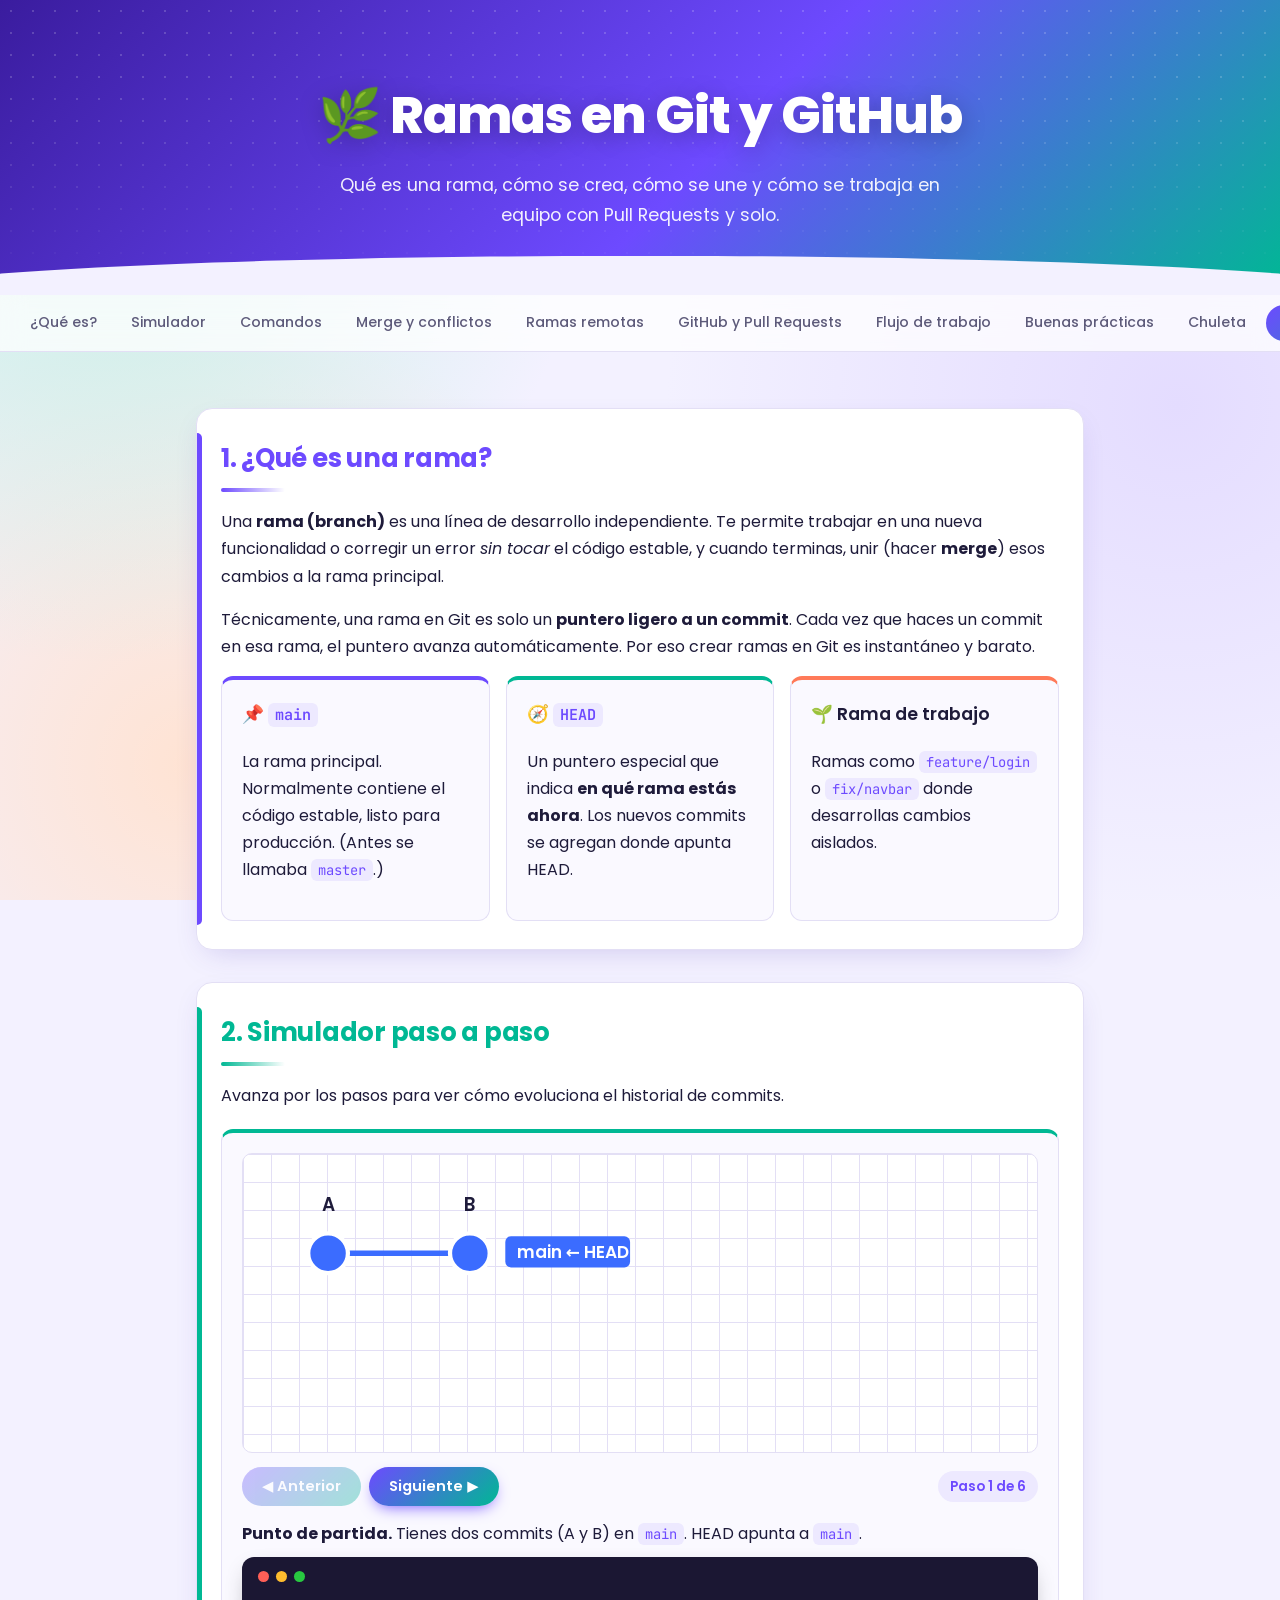
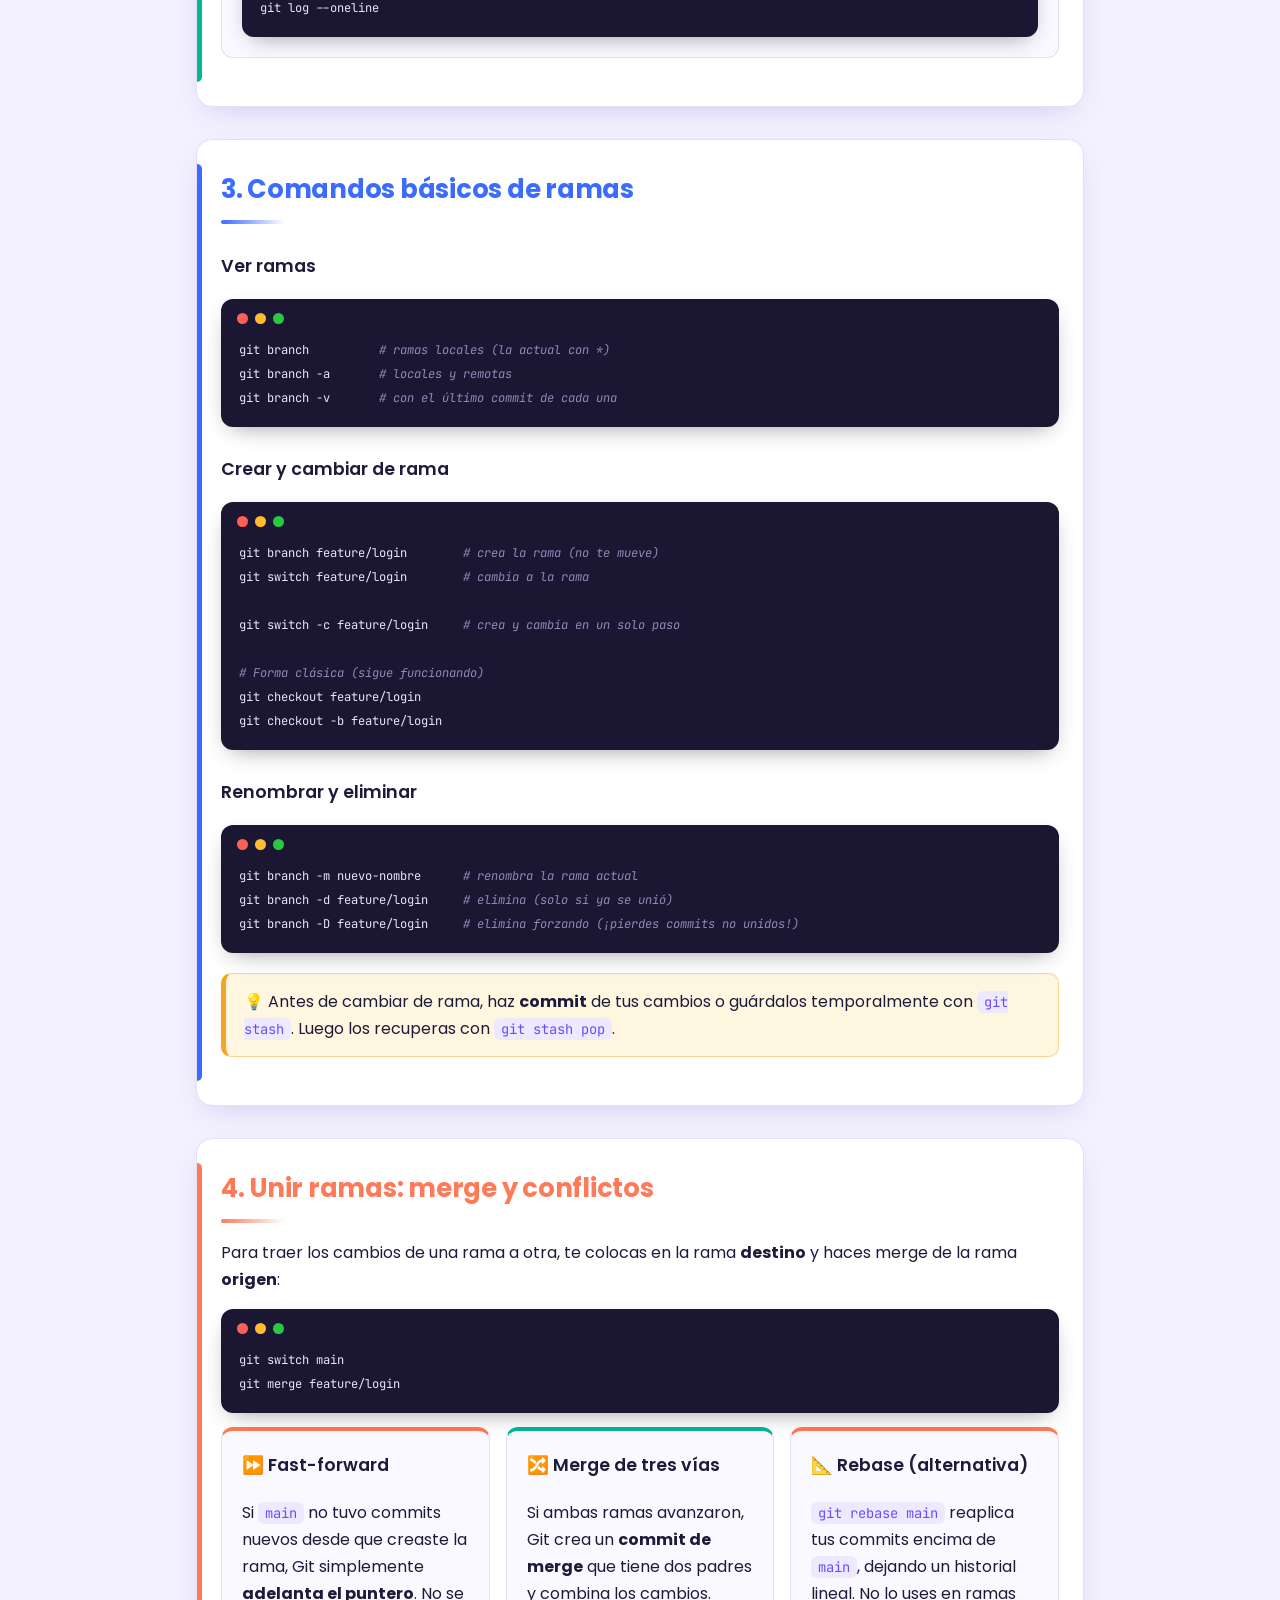
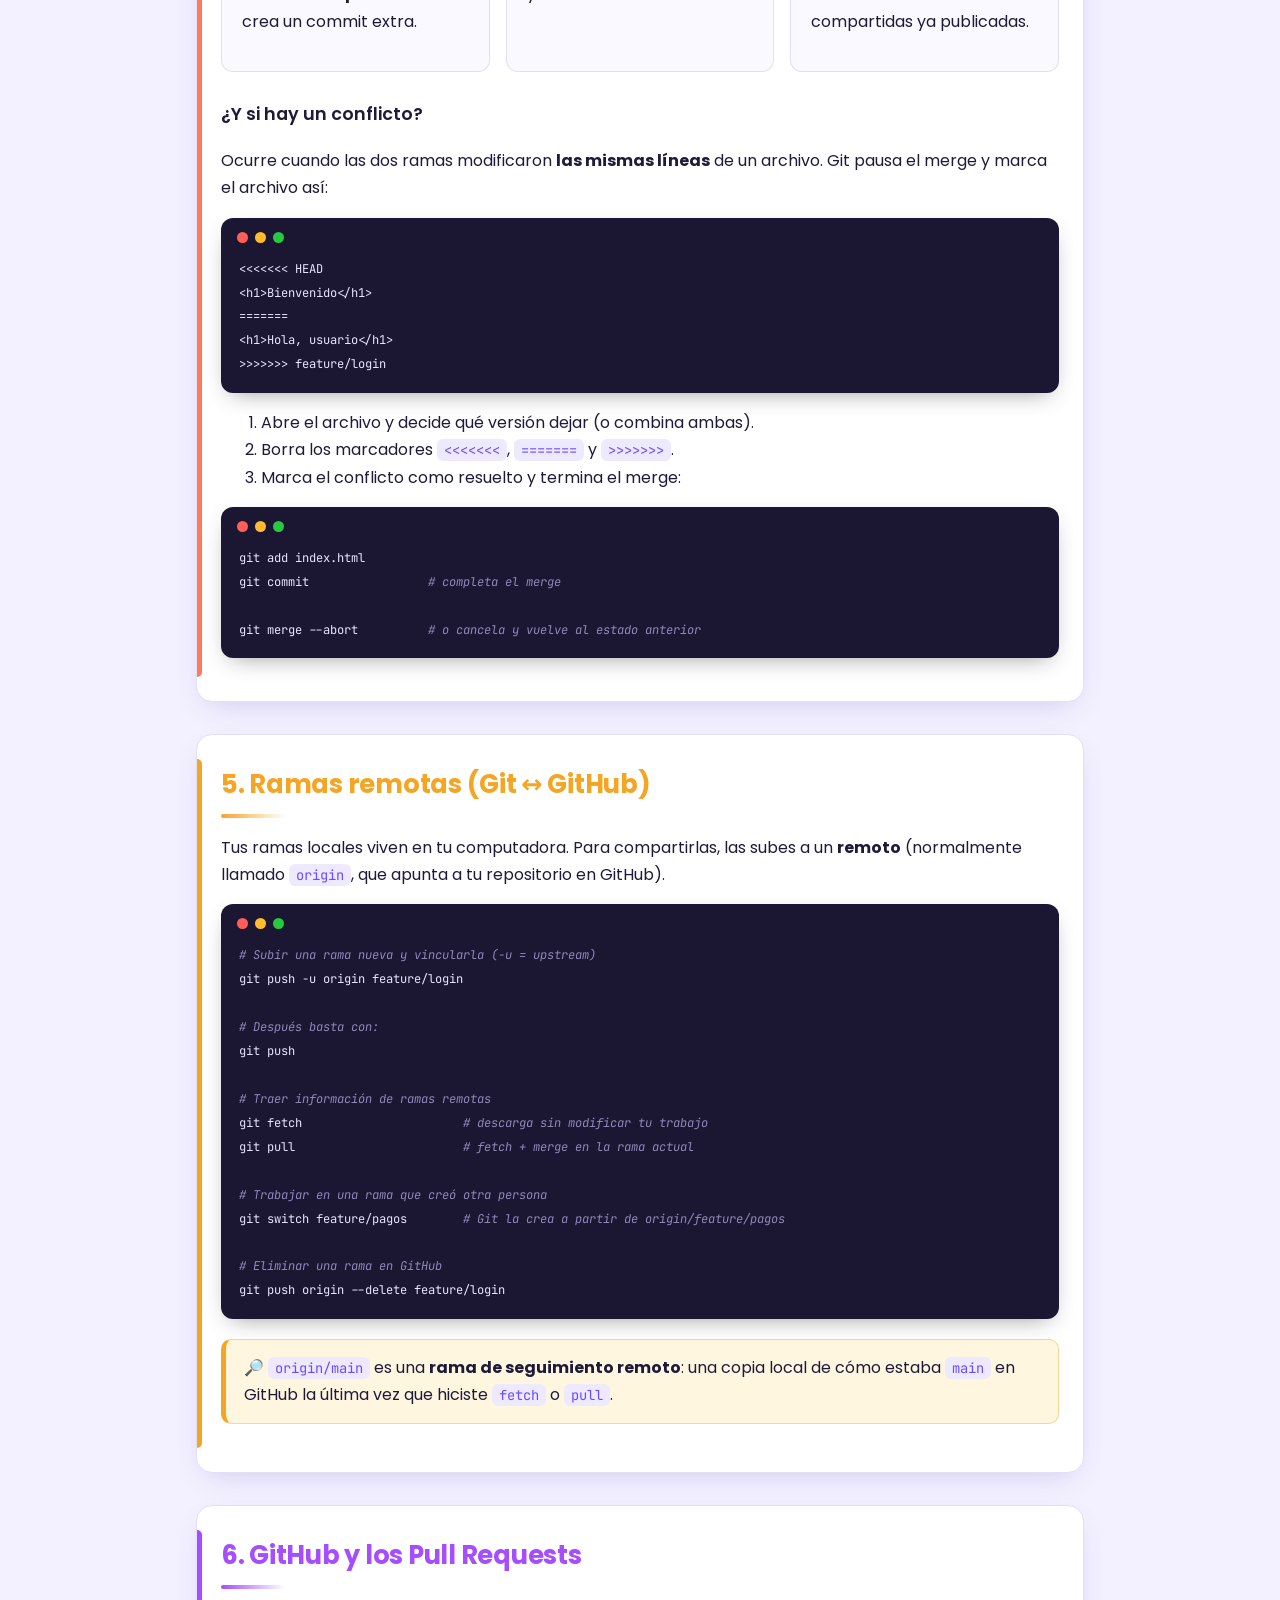
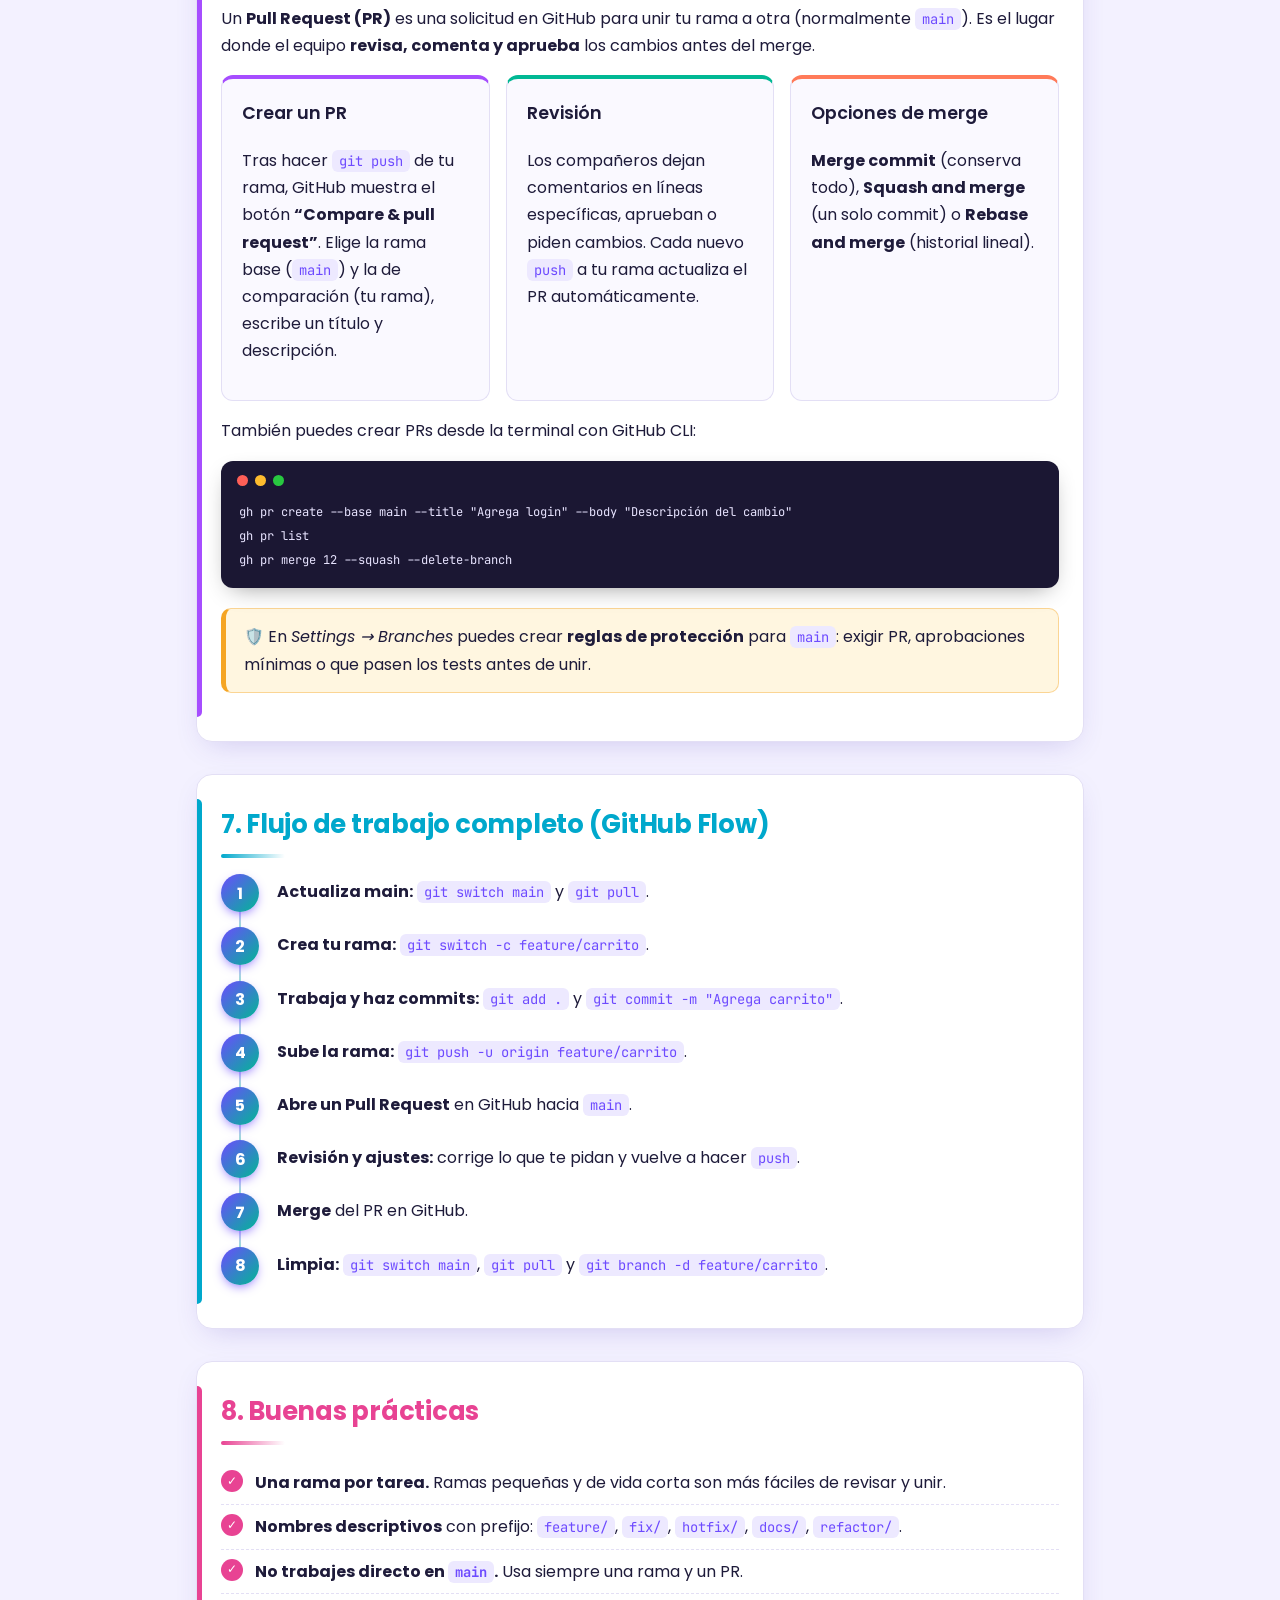
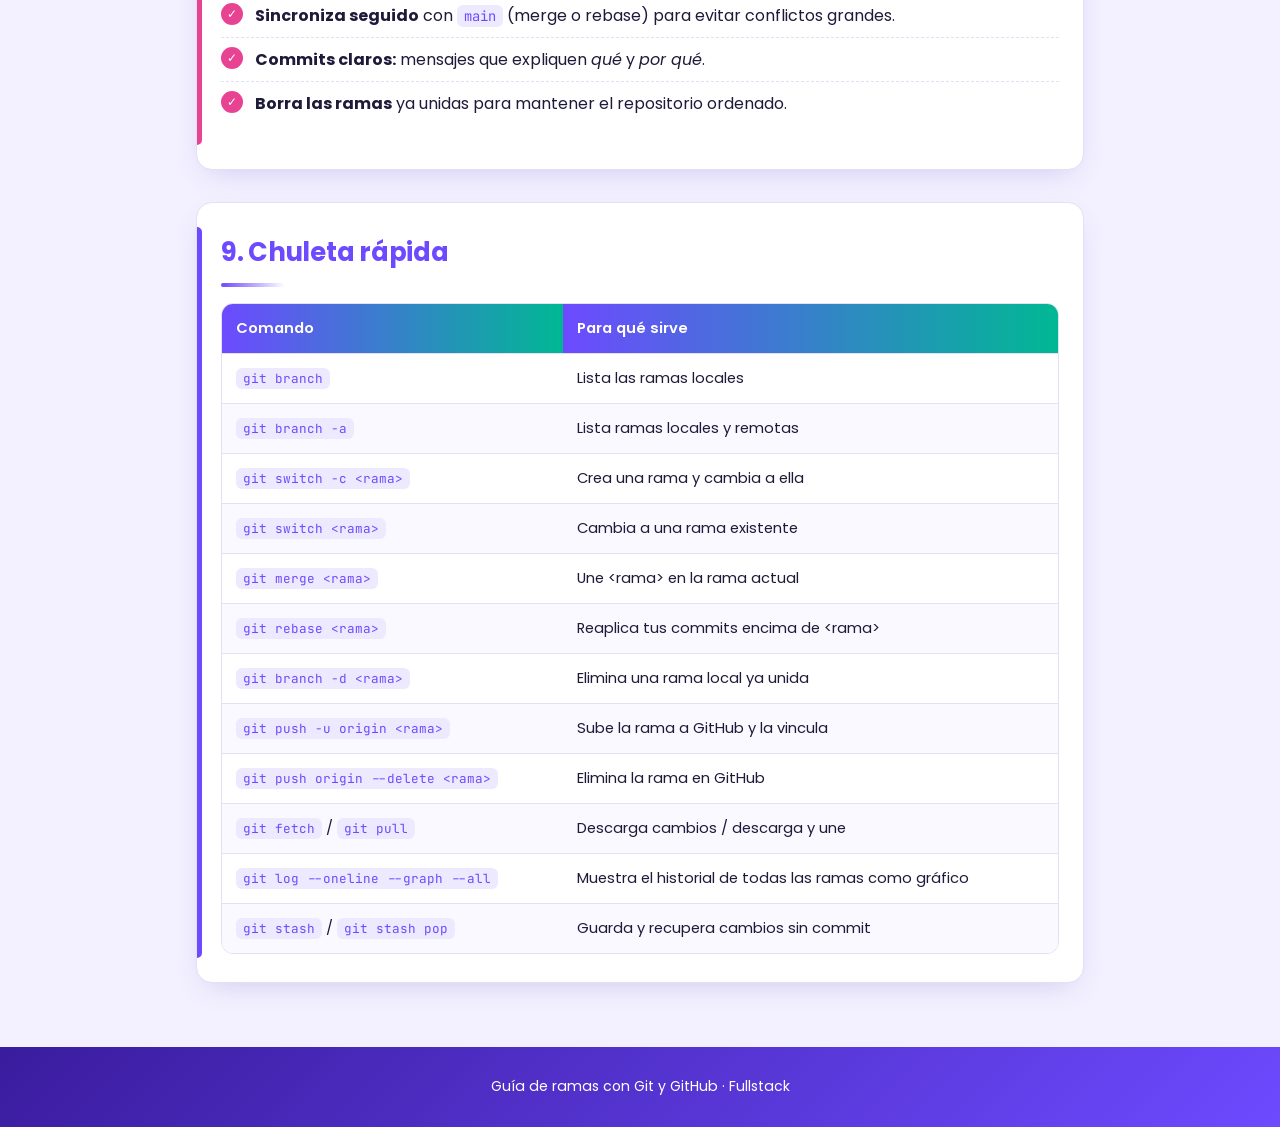
==== commit d6e9eafd: "actualizacion de informacion y diseños" ====
--- a/index.html
+++ b/index.html
@@ -23,6 +23,7 @@
   <a href="#flujo">Flujo de trabajo</a>
   <a href="#practicas">Buenas prácticas</a>
   <a href="#chuleta">Chuleta</a>
+  <a href="ejemplos.html" class="nav-cta">📘 Ejemplos prácticos</a>
 </nav>
 
 <main>
@@ -283,49 +284,6 @@
 
 <footer>Guía de ramas con Git y GitHub · Fullstack</footer>
 
-<script>
-  const steps = [
-    { title: "Punto de partida",
-      text: "Tienes dos commits (A y B) en <code>main</code>. HEAD apunta a <code>main</code>.",
-      cmd: "git log --oneline" },
-    { title: "Crear una rama",
-      text: "Creas <code>feature</code> y te cambias a ella. Ambas ramas apuntan al mismo commit B; solo se movió HEAD.",
-      cmd: "git switch -c feature" },
-    { title: "Commits en la rama",
-      text: "Haces commits C y D. Solo <code>feature</code> avanza; <code>main</code> sigue en B, intacta.",
-      cmd: "git add .\ngit commit -m \"C\"\ngit commit -m \"D\"" },
-    { title: "main también avanza",
-      text: "Mientras tanto, alguien agrega el commit E a <code>main</code>. Ahora las ramas han <strong>divergido</strong>.",
-      cmd: "# (otra persona, en main)\ngit commit -m \"E\"" },
-    { title: "Merge",
-      text: "Vuelves a <code>main</code> y unes <code>feature</code>. Git crea el commit de merge M, que tiene dos padres (E y D).",
-      cmd: "git switch main\ngit merge feature" },
-    { title: "Limpieza",
-      text: "La rama ya está unida, así que puedes borrarla. Los commits C y D siguen en el historial de <code>main</code>.",
-      cmd: "git branch -d feature" }
-  ];
-  let step = 0;
-  const els = document.querySelectorAll(".sim [data-show]");
-  const desc = document.getElementById("desc");
-  const count = document.getElementById("count");
-  const prev = document.getElementById("prev");
-  const next = document.getElementById("next");
-  const esc = s => s.replace(/&/g, "&amp;").replace(/</g, "&lt;");
-
-  function render() {
-    els.forEach(el => {
-      const [a, b] = el.dataset.show.split("-").map(Number);
-      el.classList.toggle("hidden", step < a || step > b);
-    });
-    const s = steps[step];
-    desc.innerHTML = `<strong>${s.title}.</strong> ${s.text}<pre><code>${esc(s.cmd)}</code></pre>`;
-    count.textContent = `Paso ${step + 1} de ${steps.length}`;
-    prev.disabled = step === 0;
-    next.disabled = step === steps.length - 1;
-  }
-  prev.onclick = () => { if (step > 0) { step--; render(); } };
-  next.onclick = () => { if (step < steps.length - 1) { step++; render(); } };
-  render();
-</script>
+<script src="script.js"></script>
 </body>
 </html>
--- a/styles.css
+++ b/styles.css
@@ -1,99 +1,242 @@
+@import url("https://fonts.googleapis.com/css2?family=Poppins:wght@400;500;600;700;800&family=JetBrains+Mono:wght@400;600&display=swap");
+
+/* ========== Paleta de colores ========== */
 :root {
-  --bg: #f7f8fa;
+  --bg: #f3f1ff;
+  --bg-blob-1: #c7f0e4;
+  --bg-blob-2: #e4dcff;
+  --bg-blob-3: #ffe3d3;
   --surface: #ffffff;
-  --text: #1f2328;
-  --muted: #59636e;
-  --border: #d1d9e0;
-  --accent: #0969da;
-  --main: #0969da;
-  --feature: #8250df;
-  --fix: #1a7f37;
-  --warn: #9a6700;
-  --warn-bg: #fff8c5;
-  --code-bg: #f0f2f5;
-}
+  --surface-2: #faf9ff;
+  --text: #1e1b3a;
+  --muted: #5d5a7a;
+  --border: #e3dff5;
+  --accent: #6d4aff;
+  --accent-2: #00b894;
+  --accent-3: #ff7a59;
+  --main: #3b6cff;
+  --feature: #a64dff;
+  --fix: #00b894;
+  --warn: #f5a524;
+  --warn-bg: #fff6e0;
+  --code-bg: #ede9ff;
+  --term-bg: #1b1733;
+  --term-text: #e8e4ff;
+  --term-comment: #8f88b8;
+  --shadow: 0 10px 30px -12px rgba(76, 52, 180, .25);
+  --hero-1: #3a1c9e;
+  --hero-2: #6d4aff;
+  --hero-3: #00b894;
+  --radius: 16px;
+}
+
 @media (prefers-color-scheme: dark) {
-  :root {
-    --bg: #0d1117;
-    --surface: #161b22;
-    --text: #e6edf3;
-    --muted: #9198a1;
-    --border: #30363d;
-    --accent: #4493f8;
-    --main: #4493f8;
-    --feature: #ab7df8;
-    --fix: #3fb950;
-    --warn: #d29922;
-    --warn-bg: #2b2111;
-    --code-bg: #1f242c;
+  :root:not([data-theme="light"]) {
+    --bg: #0f0c1f;
+    --bg-blob-1: #0c3a33;
+    --bg-blob-2: #2a1a5e;
+    --bg-blob-3: #3d1f1a;
+    --surface: #1a1630;
+    --surface-2: #211c3d;
+    --text: #ece9ff;
+    --muted: #a6a1c9;
+    --border: #322b57;
+    --accent: #9b82ff;
+    --accent-2: #2ee6b6;
+    --accent-3: #ff9a7a;
+    --main: #6b91ff;
+    --feature: #c78bff;
+    --fix: #2ee6b6;
+    --warn: #ffc65c;
+    --warn-bg: #2d2412;
+    --code-bg: #2a2450;
+    --term-bg: #0b0918;
+    --shadow: 0 10px 30px -12px rgba(0, 0, 0, .6);
+    --hero-1: #1e0f5c;
+    --hero-2: #4a2fc4;
+    --hero-3: #0a8f74;
   }
 }
+
+/* ========== Base ========== */
 * { box-sizing: border-box; }
+html { scroll-behavior: smooth; }
+
 body {
   margin: 0;
+  color: var(--text);
+  font-family: "Poppins", system-ui, -apple-system, "Segoe UI", sans-serif;
+  line-height: 1.7;
+  background-color: var(--bg);
+  background-image:
+    radial-gradient(circle at 8% 20%, var(--bg-blob-1) 0, transparent 35%),
+    radial-gradient(circle at 92% 45%, var(--bg-blob-2) 0, transparent 40%),
+    radial-gradient(circle at 15% 85%, var(--bg-blob-3) 0, transparent 35%);
+  background-attachment: fixed;
+}
+
+::selection { background: var(--accent); color: #fff; }
+
+/* ========== Encabezado ========== */
+header {
+  position: relative;
+  overflow: hidden;
+  padding: 72px 16px 64px;
+  text-align: center;
+  color: #fff;
+  background: linear-gradient(135deg, var(--hero-1) 0%, var(--hero-2) 55%, var(--hero-3) 100%);
+}
+header::before {
+  /* Patrón de puntos */
+  content: "";
+  position: absolute; inset: 0;
+  background-image: radial-gradient(rgba(255,255,255,.18) 1.5px, transparent 1.5px);
+  background-size: 22px 22px;
+  mask-image: linear-gradient(to bottom, #000 30%, transparent);
+  -webkit-mask-image: linear-gradient(to bottom, #000 30%, transparent);
+}
+header::after {
+  /* Onda inferior */
+  content: "";
+  position: absolute; left: 0; right: 0; bottom: -1px; height: 40px;
   background: var(--bg);
-  color: var(--text);
-  font-family: system-ui, -apple-system, "Segoe UI", Roboto, sans-serif;
-  line-height: 1.6;
-}
-header {
-  padding: 48px 16px 32px;
-  text-align: center;
-  border-bottom: 1px solid var(--border);
-  background: var(--surface);
-}
-header h1 { margin: 0 0 8px; font-size: clamp(1.8rem, 5vw, 2.6rem); }
-header p { margin: 0 auto; max-width: 640px; color: var(--muted); }
+  clip-path: ellipse(60% 100% at 50% 100%);
+}
+header h1 {
+  position: relative;
+  margin: 0 0 12px;
+  font-size: clamp(2rem, 6vw, 3.2rem);
+  font-weight: 800;
+  letter-spacing: -.02em;
+  text-shadow: 0 4px 24px rgba(0,0,0,.25);
+}
+header p {
+  position: relative;
+  margin: 0 auto;
+  max-width: 640px;
+  font-size: 1.1rem;
+  opacity: .92;
+}
+
+/* ========== Navegación ========== */
 nav {
   position: sticky; top: 0; z-index: 10;
-  background: var(--surface);
-  border-bottom: 1px solid var(--border);
+  display: flex; gap: 6px;
   overflow-x: auto;
   white-space: nowrap;
-  padding: 0 16px;
-}
+  padding: 10px 16px;
+  background: color-mix(in srgb, var(--surface) 75%, transparent);
+  backdrop-filter: blur(12px);
+  -webkit-backdrop-filter: blur(12px);
+  border-bottom: 1px solid var(--border);
+  scrollbar-width: none;
+}
+nav::-webkit-scrollbar { display: none; }
 nav a {
   display: inline-block;
-  padding: 12px 10px;
+  padding: 6px 14px;
+  border-radius: 999px;
   color: var(--muted);
   text-decoration: none;
-  font-size: .92rem;
-}
-nav a:hover { color: var(--accent); }
-main { max-width: 880px; margin: 0 auto; padding: 0 16px 64px; }
-section { padding-top: 40px; }
-h2 { font-size: 1.5rem; border-bottom: 1px solid var(--border); padding-bottom: 6px; }
-h3 { font-size: 1.1rem; margin-top: 28px; }
-code {
-  font-family: ui-monospace, "Cascadia Code", Consolas, monospace;
-  background: var(--code-bg);
-  padding: 2px 6px;
-  border-radius: 4px;
-  font-size: .9em;
-}
-pre {
-  background: var(--code-bg);
-  border: 1px solid var(--border);
-  border-radius: 8px;
-  padding: 14px 16px;
-  overflow-x: auto;
-  font-size: .9rem;
-}
-pre code { background: none; padding: 0; }
-.comment { color: var(--muted); }
-.card {
+  font-size: .88rem;
+  font-weight: 500;
+  transition: background .2s, color .2s;
+}
+nav a:hover {
+  background: var(--accent);
+  color: #fff;
+}
+
+/* ========== Secciones ========== */
+main { max-width: 920px; margin: 0 auto; padding: 24px 16px 64px; }
+
+section {
+  --sec: var(--accent);
+  position: relative;
+  margin-top: 32px;
+  padding: 28px 24px;
   background: var(--surface);
   border: 1px solid var(--border);
-  border-radius: 10px;
+  border-radius: var(--radius);
+  box-shadow: var(--shadow);
+  scroll-margin-top: 70px;
+}
+section::before {
+  content: "";
+  position: absolute; left: 0; top: 24px; bottom: 24px;
+  width: 5px;
+  border-radius: 0 6px 6px 0;
+  background: var(--sec);
+}
+/* Un color distinto para cada sección */
+section:nth-of-type(1) { --sec: #6d4aff; }
+section:nth-of-type(2) { --sec: #00b894; }
+section:nth-of-type(3) { --sec: #3b6cff; }
+section:nth-of-type(4) { --sec: #ff7a59; }
+section:nth-of-type(5) { --sec: #f5a524; }
+section:nth-of-type(6) { --sec: #a64dff; }
+section:nth-of-type(7) { --sec: #00a8cc; }
+section:nth-of-type(8) { --sec: #e84393; }
+section:nth-of-type(9) { --sec: #6d4aff; }
+
+h2 {
+  margin: 0 0 16px;
+  font-size: 1.6rem;
+  font-weight: 700;
+  color: var(--sec);
+  letter-spacing: -.01em;
+}
+h2::after {
+  content: "";
+  display: block;
+  width: 64px; height: 4px;
+  margin-top: 8px;
+  border-radius: 4px;
+  background: linear-gradient(90deg, var(--sec), transparent);
+}
+h3 { font-size: 1.1rem; font-weight: 600; margin-top: 28px; }
+
+a { color: var(--accent); }
+
+/* ========== Código ========== */
+code {
+  font-family: "JetBrains Mono", ui-monospace, Consolas, monospace;
+  background: var(--code-bg);
+  color: var(--accent);
+  padding: 2px 7px;
+  border-radius: 6px;
+  font-size: .86em;
+}
+pre {
+  position: relative;
+  background: var(--term-bg);
+  color: var(--term-text);
+  border-radius: 12px;
+  padding: 40px 18px 16px;
+  overflow-x: auto;
+  font-size: .88rem;
+  box-shadow: 0 8px 24px -10px rgba(0,0,0,.45);
+}
+pre::before {
+  /* Botones de ventana estilo terminal */
+  content: "";
+  position: absolute; top: 14px; left: 16px;
+  width: 11px; height: 11px; border-radius: 50%;
+  background: #ff5f57;
+  box-shadow: 18px 0 0 #febc2e, 36px 0 0 #28c840;
+}
+pre code { background: none; color: inherit; padding: 0; }
+.comment { color: var(--term-comment); font-style: italic; }
+
+/* ========== Tarjetas ========== */
+.card {
+  background: var(--surface-2);
+  border: 1px solid var(--border);
+  border-top: 4px solid var(--sec, var(--accent));
+  border-radius: 12px;
   padding: 20px;
   margin: 20px 0;
-}
-.note {
-  background: var(--warn-bg);
-  border-left: 4px solid var(--warn);
-  padding: 12px 16px;
-  border-radius: 6px;
-  margin: 20px 0;
+  transition: transform .2s, box-shadow .2s;
 }
 .grid {
   display: grid;
@@ -101,44 +244,225 @@
   gap: 16px;
 }
 .grid .card { margin: 0; }
+.grid .card:hover { transform: translateY(-4px); box-shadow: var(--shadow); }
+.grid .card:nth-child(2) { border-top-color: var(--accent-2); }
+.grid .card:nth-child(3) { border-top-color: var(--accent-3); }
 .grid .card h3 { margin-top: 0; }
+
+/* ========== Notas ========== */
+.note {
+  background: var(--warn-bg);
+  border: 1px solid color-mix(in srgb, var(--warn) 40%, transparent);
+  border-left: 5px solid var(--warn);
+  padding: 14px 18px;
+  border-radius: 10px;
+  margin: 20px 0;
+}
+
+/* ========== Tabla ========== */
+.table-wrap { overflow-x: auto; border-radius: 12px; border: 1px solid var(--border); }
 table { width: 100%; border-collapse: collapse; font-size: .92rem; }
-.table-wrap { overflow-x: auto; }
-th, td { text-align: left; padding: 10px; border-bottom: 1px solid var(--border); vertical-align: top; }
-th { color: var(--muted); font-weight: 600; }
+th, td { text-align: left; padding: 12px 14px; vertical-align: top; }
+th {
+  background: linear-gradient(90deg, var(--hero-2), var(--hero-3));
+  color: #fff;
+  font-weight: 600;
+}
+tbody tr:nth-child(even) { background: var(--surface-2); }
+tbody tr:hover { background: var(--code-bg); }
+td { border-top: 1px solid var(--border); }
 td code { white-space: nowrap; }
 
-/* Simulador */
-.sim svg { width: 100%; height: auto; display: block; }
+/* ========== Simulador ========== */
+.sim { background: var(--surface-2); }
+.sim svg {
+  width: 100%; height: auto; display: block;
+  background:
+    linear-gradient(var(--border) 1px, transparent 1px) 0 0 / 28px 28px,
+    linear-gradient(90deg, var(--border) 1px, transparent 1px) 0 0 / 28px 28px,
+    var(--surface);
+  border-radius: 10px;
+  border: 1px solid var(--border);
+}
 .sim .line { stroke-width: 4; fill: none; stroke-linecap: round; }
 .sim .commit { stroke: var(--surface); stroke-width: 3; }
-.sim .lbl { font: 600 13px system-ui, sans-serif; fill: var(--text); }
+.sim .lbl { font: 600 13px "Poppins", system-ui, sans-serif; fill: var(--text); }
 .sim .tag rect { rx: 4; }
-.sim .tag text { font: 600 12px system-ui, sans-serif; fill: #fff; }
+.sim .tag text { font: 600 12px "Poppins", system-ui, sans-serif; fill: #fff; }
 .sim [data-show] { transition: opacity .35s; }
 .sim .hidden { opacity: 0; }
-.sim-controls { display: flex; gap: 8px; align-items: center; flex-wrap: wrap; margin-top: 12px; }
+
+.sim-controls { display: flex; gap: 8px; align-items: center; flex-wrap: wrap; margin-top: 14px; }
 .sim-controls button {
-  background: var(--accent); color: #fff; border: 0; border-radius: 6px;
-  padding: 8px 16px; font-size: .95rem; cursor: pointer;
-}
-.sim-controls button:disabled { opacity: .4; cursor: default; }
-.sim-controls .step-count { color: var(--muted); font-size: .9rem; margin-left: auto; }
-.sim-desc { margin-top: 12px; }
-.sim-desc pre { margin: 8px 0 0; }
-
-.flow { counter-reset: paso; list-style: none; padding: 0; }
-.flow li {
+  background: linear-gradient(135deg, var(--hero-2), var(--hero-3));
+  color: #fff; border: 0; border-radius: 999px;
+  padding: 9px 20px;
+  font: 600 .92rem "Poppins", system-ui, sans-serif;
+  cursor: pointer;
+  box-shadow: 0 6px 16px -6px var(--hero-2);
+  transition: transform .15s, opacity .2s;
+}
+.sim-controls button:hover:not(:disabled) { transform: translateY(-2px); }
+.sim-controls button:disabled { opacity: .35; cursor: default; box-shadow: none; }
+.sim-controls .step-count {
+  margin-left: auto;
+  padding: 4px 12px;
+  border-radius: 999px;
+  background: var(--code-bg);
+  color: var(--accent);
+  font-size: .85rem;
+  font-weight: 600;
+}
+.sim-desc { margin-top: 14px; }
+.sim-desc pre { margin: 10px 0 0; }
+
+/* ========== Flujo de trabajo ========== */
+.flow { counter-reset: paso; list-style: none; padding: 0; margin: 0; }
+.flow > li {
   counter-increment: paso;
   position: relative;
-  padding: 0 0 18px 48px;
-}
-.flow li::before {
+  padding: 4px 0 22px 56px;
+}
+.flow > li::before {
   content: counter(paso);
   position: absolute; left: 0; top: 0;
-  width: 32px; height: 32px; border-radius: 50%;
-  background: var(--accent); color: #fff;
+  width: 38px; height: 38px; border-radius: 50%;
+  background: linear-gradient(135deg, var(--hero-2), var(--hero-3));
+  color: #fff;
   display: flex; align-items: center; justify-content: center;
   font-weight: 700;
-}
-footer { text-align: center; color: var(--muted); font-size: .85rem; padding: 24px 16px; border-top: 1px solid var(--border); }
+  box-shadow: 0 4px 12px -4px var(--hero-2);
+  z-index: 1;
+}
+.flow > li:not(:last-child)::after {
+  /* Línea que conecta los pasos */
+  content: "";
+  position: absolute; left: 18px; top: 38px; bottom: 0;
+  width: 2px;
+  background: linear-gradient(var(--hero-2), var(--hero-3));
+  opacity: .4;
+}
+
+/* ========== Listas ========== */
+#practicas ul { list-style: none; padding: 0; }
+#practicas li {
+  position: relative;
+  padding: 8px 0 8px 34px;
+  border-bottom: 1px dashed var(--border);
+}
+#practicas li:last-child { border-bottom: 0; }
+#practicas li::before {
+  content: "✓";
+  position: absolute; left: 0; top: 9px;
+  width: 22px; height: 22px; border-radius: 50%;
+  background: var(--sec);
+  color: #fff;
+  font-size: .75rem; font-weight: 700;
+  display: flex; align-items: center; justify-content: center;
+}
+
+/* ========== Pie ========== */
+footer {
+  text-align: center;
+  color: #fff;
+  font-size: .88rem;
+  padding: 28px 16px;
+  background: linear-gradient(135deg, var(--hero-1), var(--hero-2));
+}
+
+/* ========== Móvil ========== */
+@media (max-width: 600px) {
+  header { padding: 56px 16px 52px; }
+  section { padding: 22px 16px; }
+  section::before { top: 18px; bottom: 18px; }
+}
+
+/* ========== Enlace destacado del menú ========== */
+nav a.nav-cta {
+  background: linear-gradient(135deg, var(--hero-2), var(--hero-3));
+  color: #fff;
+  font-weight: 600;
+}
+nav a.nav-cta:hover { opacity: .9; }
+
+/* ========== Página de ejemplos ========== */
+.picker label {
+  display: block;
+  margin-bottom: 10px;
+  font-size: 1.2rem;
+  font-weight: 700;
+  color: var(--sec);
+}
+.picker select {
+  width: 100%;
+  padding: 14px 44px 14px 16px;
+  font: 500 1rem "Poppins", system-ui, sans-serif;
+  color: var(--text);
+  background-color: var(--surface-2);
+  background-image: linear-gradient(45deg, transparent 50%, var(--accent) 50%),
+                    linear-gradient(135deg, var(--accent) 50%, transparent 50%);
+  background-position: calc(100% - 22px) 50%, calc(100% - 16px) 50%;
+  background-size: 6px 6px;
+  background-repeat: no-repeat;
+  border: 2px solid var(--border);
+  border-radius: 12px;
+  appearance: none;
+  -webkit-appearance: none;
+  cursor: pointer;
+  transition: border-color .2s, box-shadow .2s;
+}
+.picker select:focus {
+  outline: none;
+  border-color: var(--accent);
+  box-shadow: 0 0 0 4px color-mix(in srgb, var(--accent) 25%, transparent);
+}
+.picker-hint { margin: 12px 0 0; color: var(--muted); font-size: .9rem; }
+
+#ejemplo .flow { margin-top: 24px; }
+.paso h3 { margin: 4px 0 10px; }
+.paso p { margin: 8px 0 0; color: var(--muted); }
+.paso-web > h3 { color: var(--accent-2); }
+.paso-web::before { background: linear-gradient(135deg, var(--accent-2), var(--main)) !important; }
+
+.web-list {
+  margin: 0;
+  padding: 14px 18px 14px 36px;
+  background: color-mix(in srgb, var(--accent-2) 10%, var(--surface));
+  border: 1px solid color-mix(in srgb, var(--accent-2) 35%, transparent);
+  border-radius: 12px;
+}
+.web-list li { margin: 4px 0; }
+
+.code-wrap { position: relative; }
+.code-wrap pre { margin: 0; }
+.copy-btn {
+  position: absolute; top: 8px; right: 10px; z-index: 1;
+  padding: 3px 12px;
+  font: 600 .78rem "Poppins", system-ui, sans-serif;
+  color: var(--term-text);
+  background: rgba(255,255,255,.1);
+  border: 1px solid rgba(255,255,255,.2);
+  border-radius: 999px;
+  cursor: pointer;
+}
+.copy-btn:hover { background: rgba(255,255,255,.2); }
+
+.salida { margin-top: 10px; }
+.salida span {
+  display: inline-block;
+  margin-bottom: 4px;
+  font-size: .78rem; font-weight: 600;
+  text-transform: uppercase; letter-spacing: .05em;
+  color: var(--muted);
+}
+.salida pre {
+  margin: 0;
+  padding: 12px 16px;
+  background: var(--code-bg);
+  color: var(--text);
+  box-shadow: none;
+}
+.salida pre::before { display: none; }
+
+.resumen { margin-top: 8px; }
+.resumen h3 { margin-top: 0; }
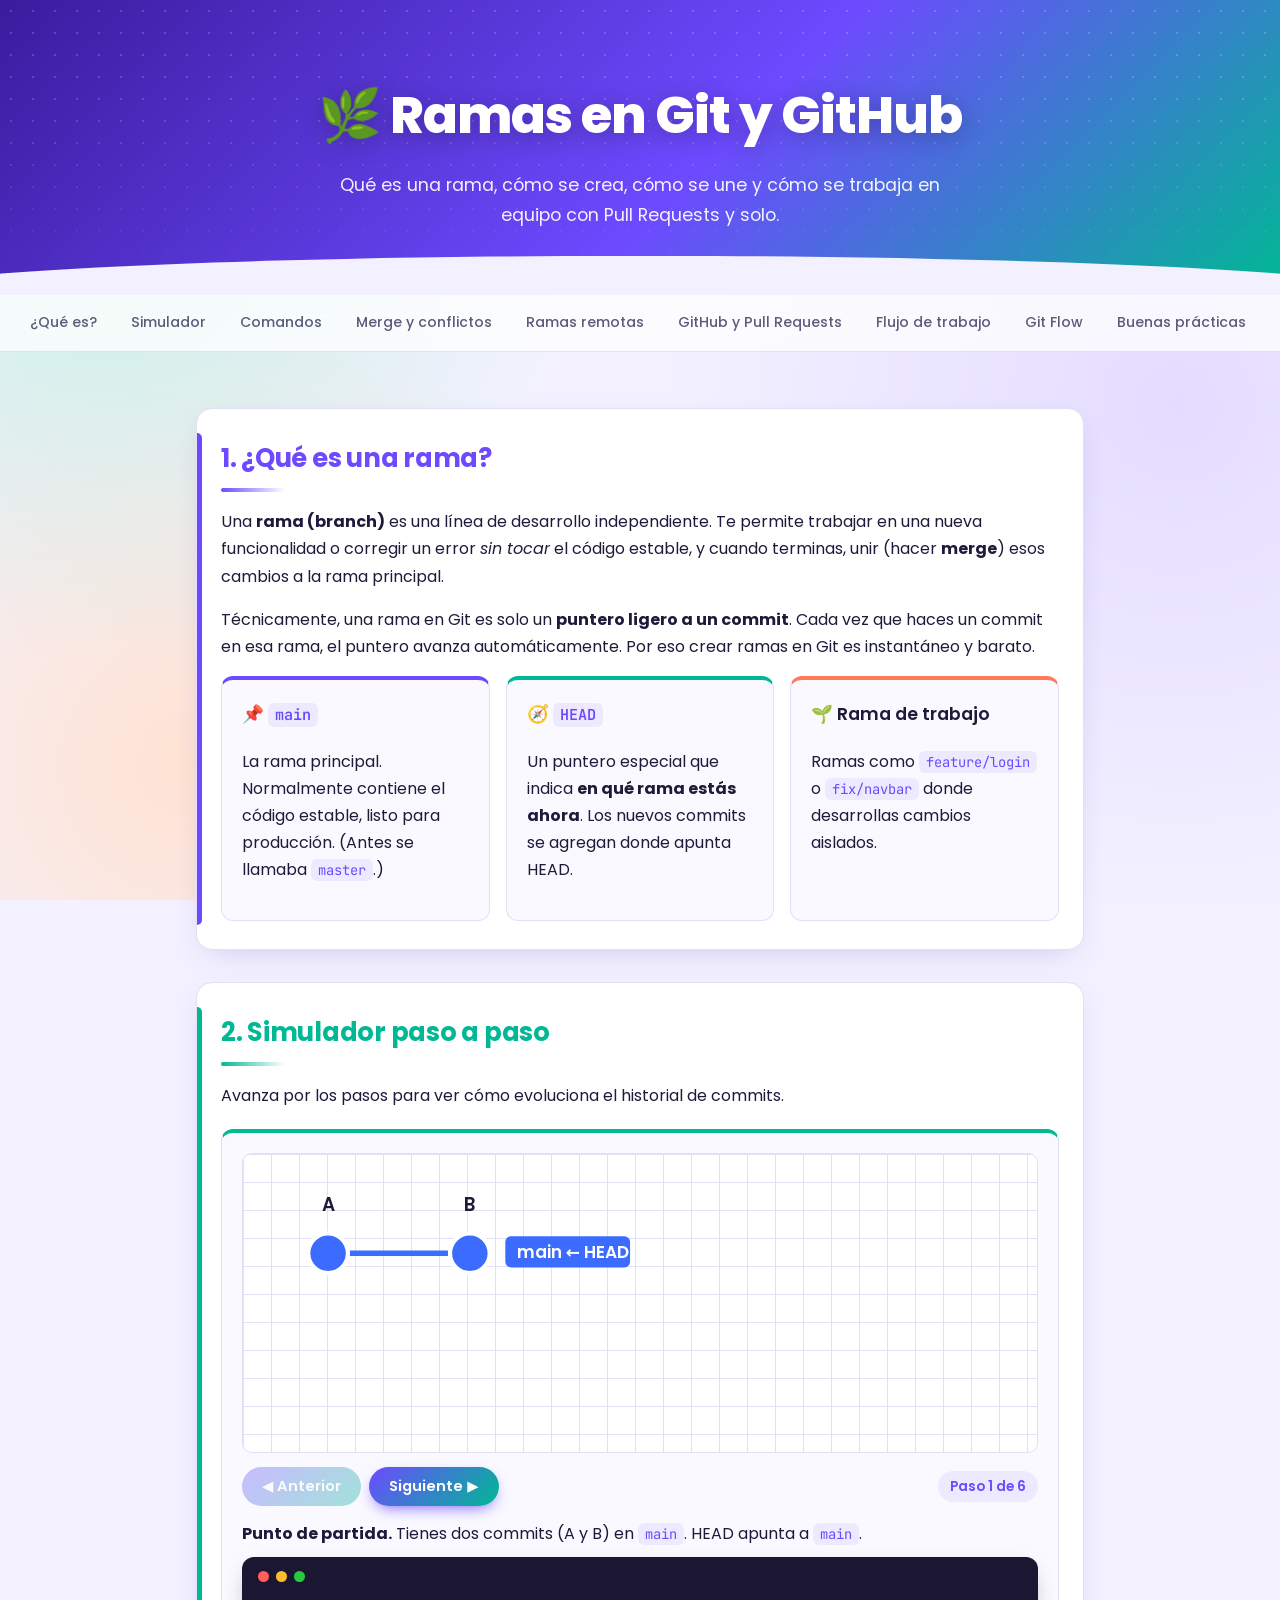
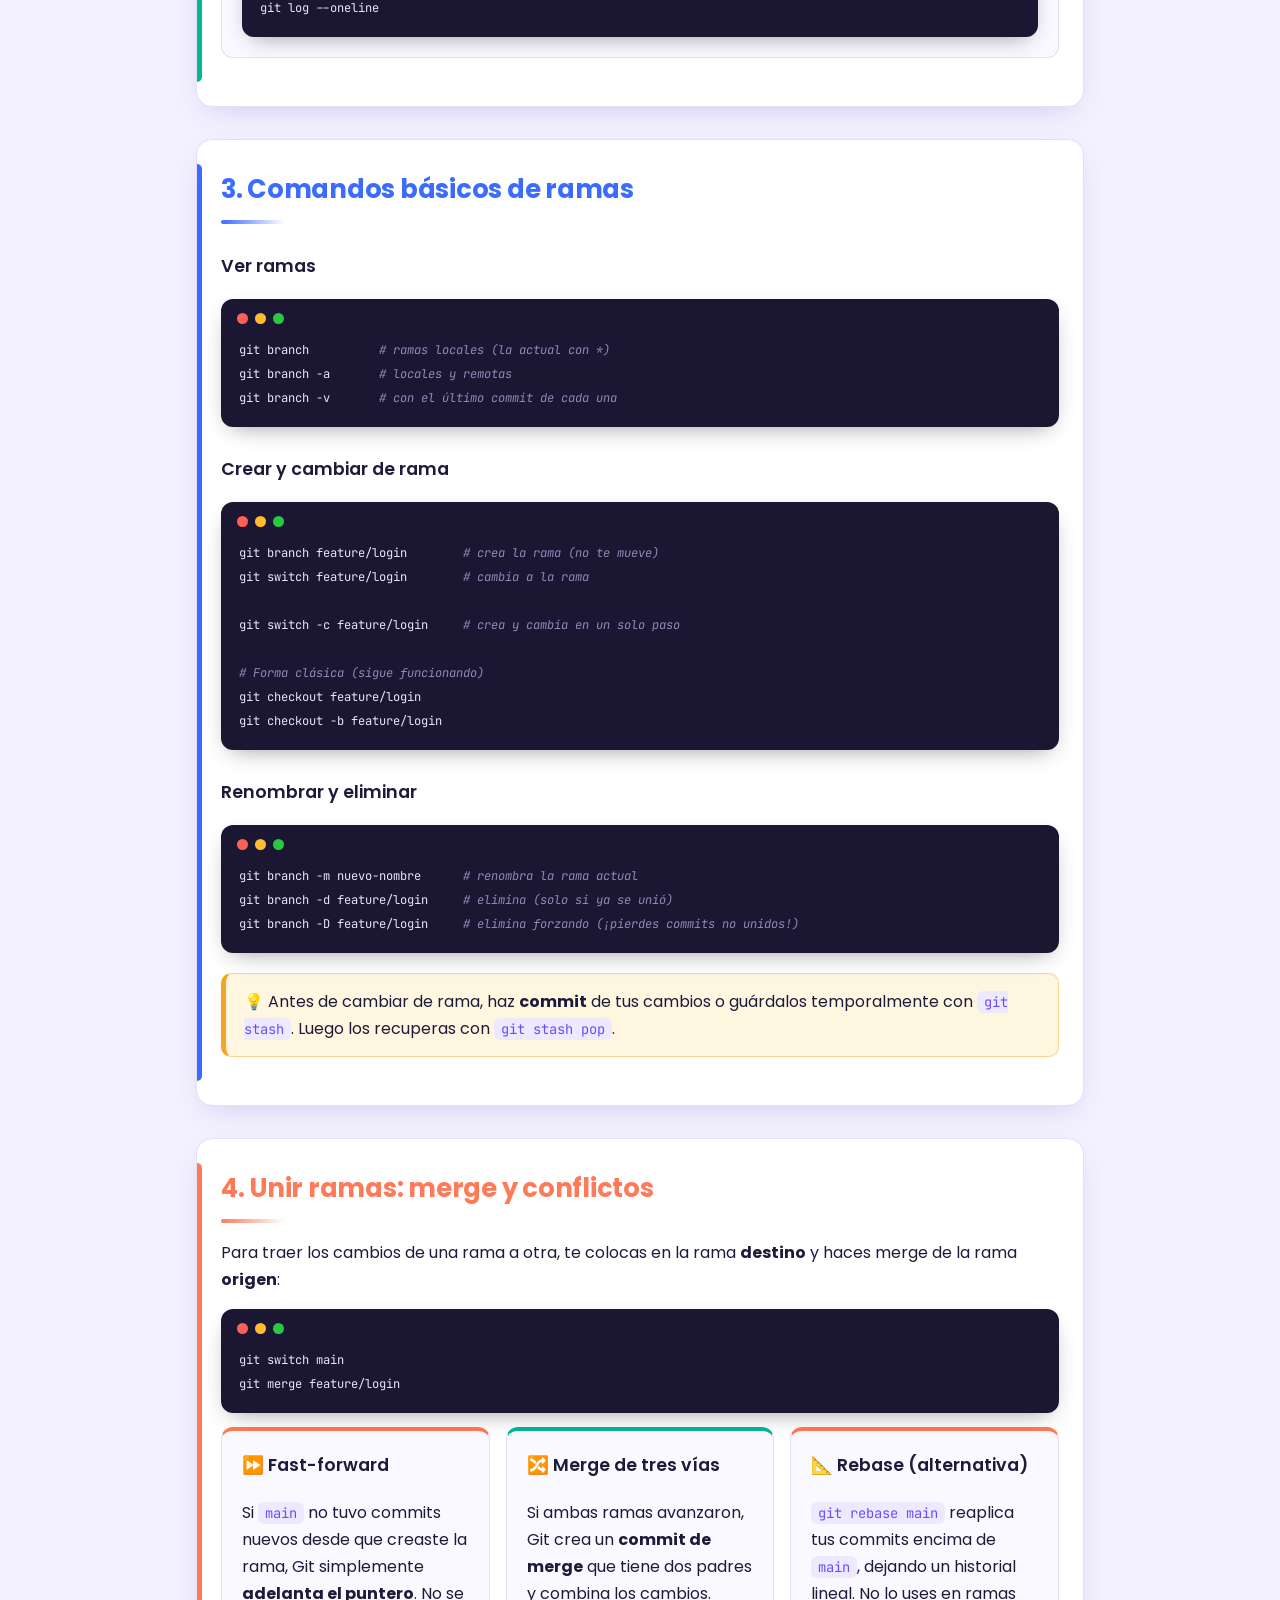
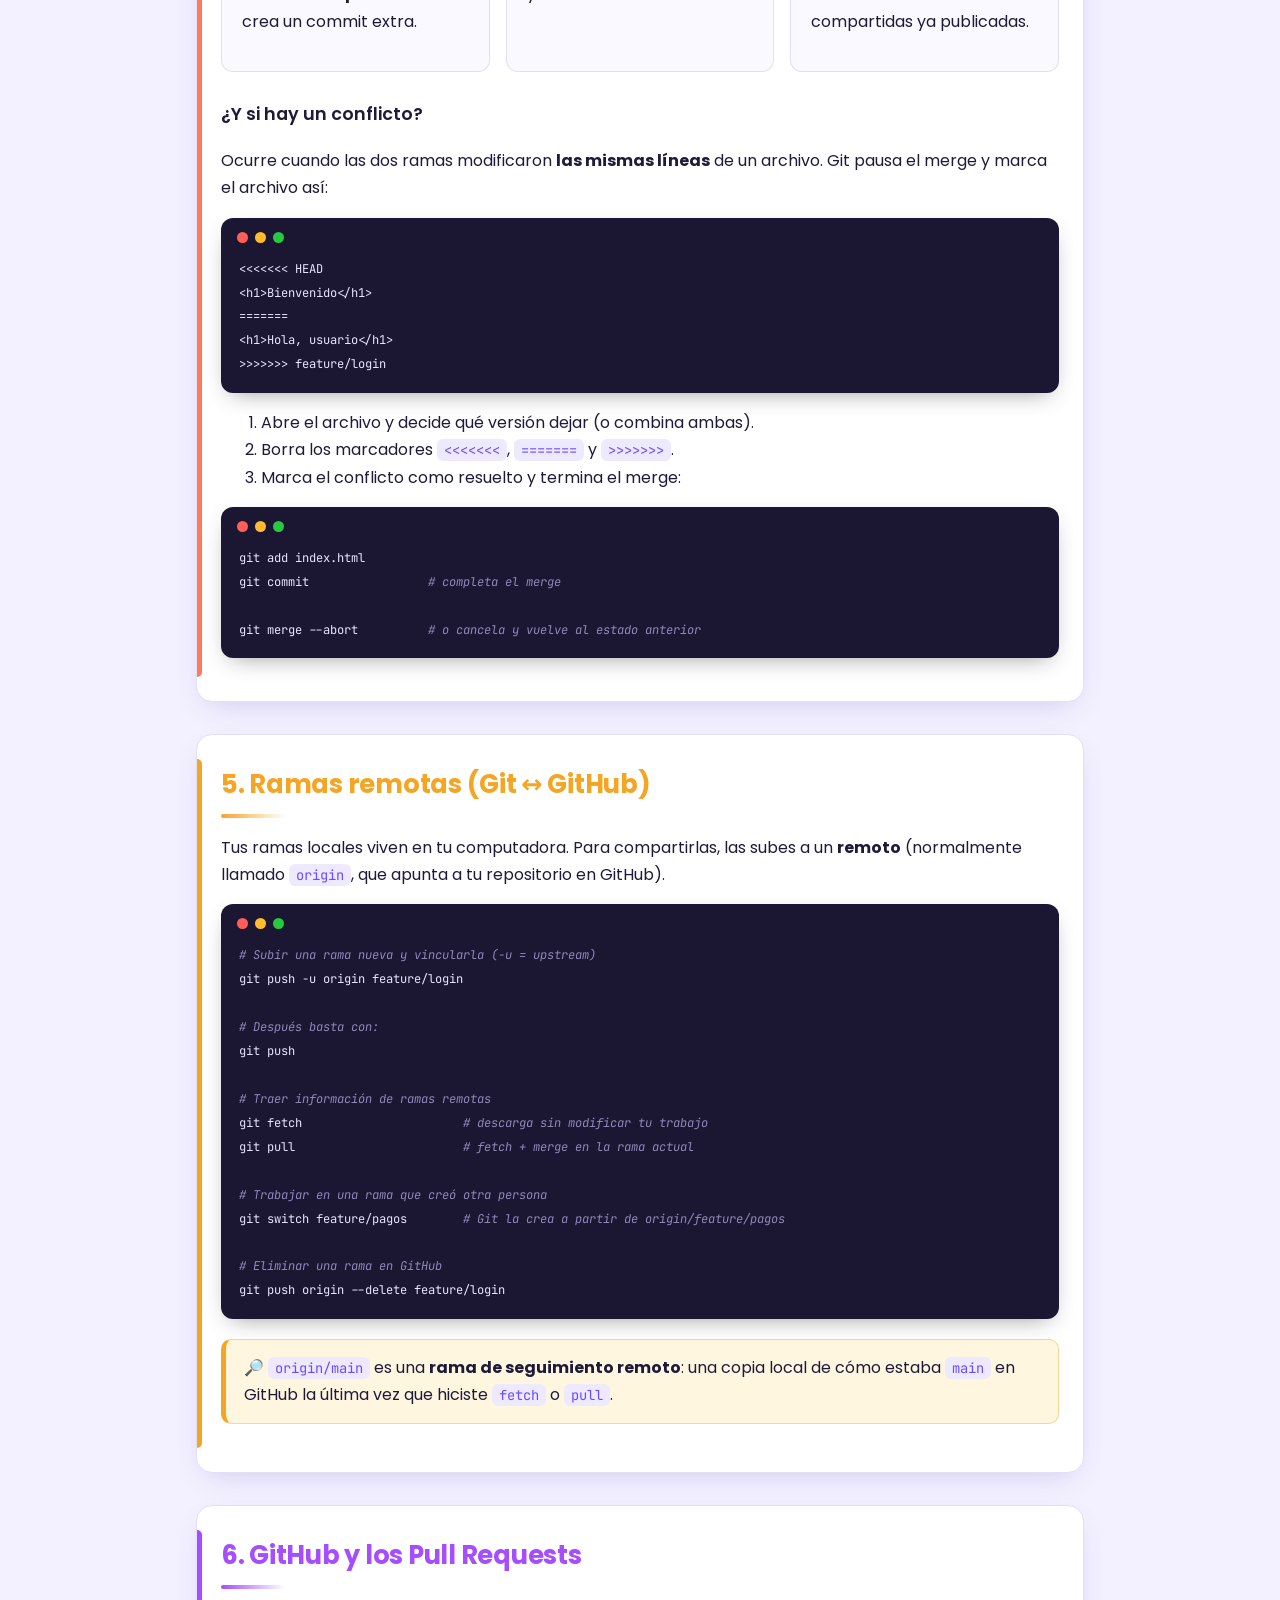
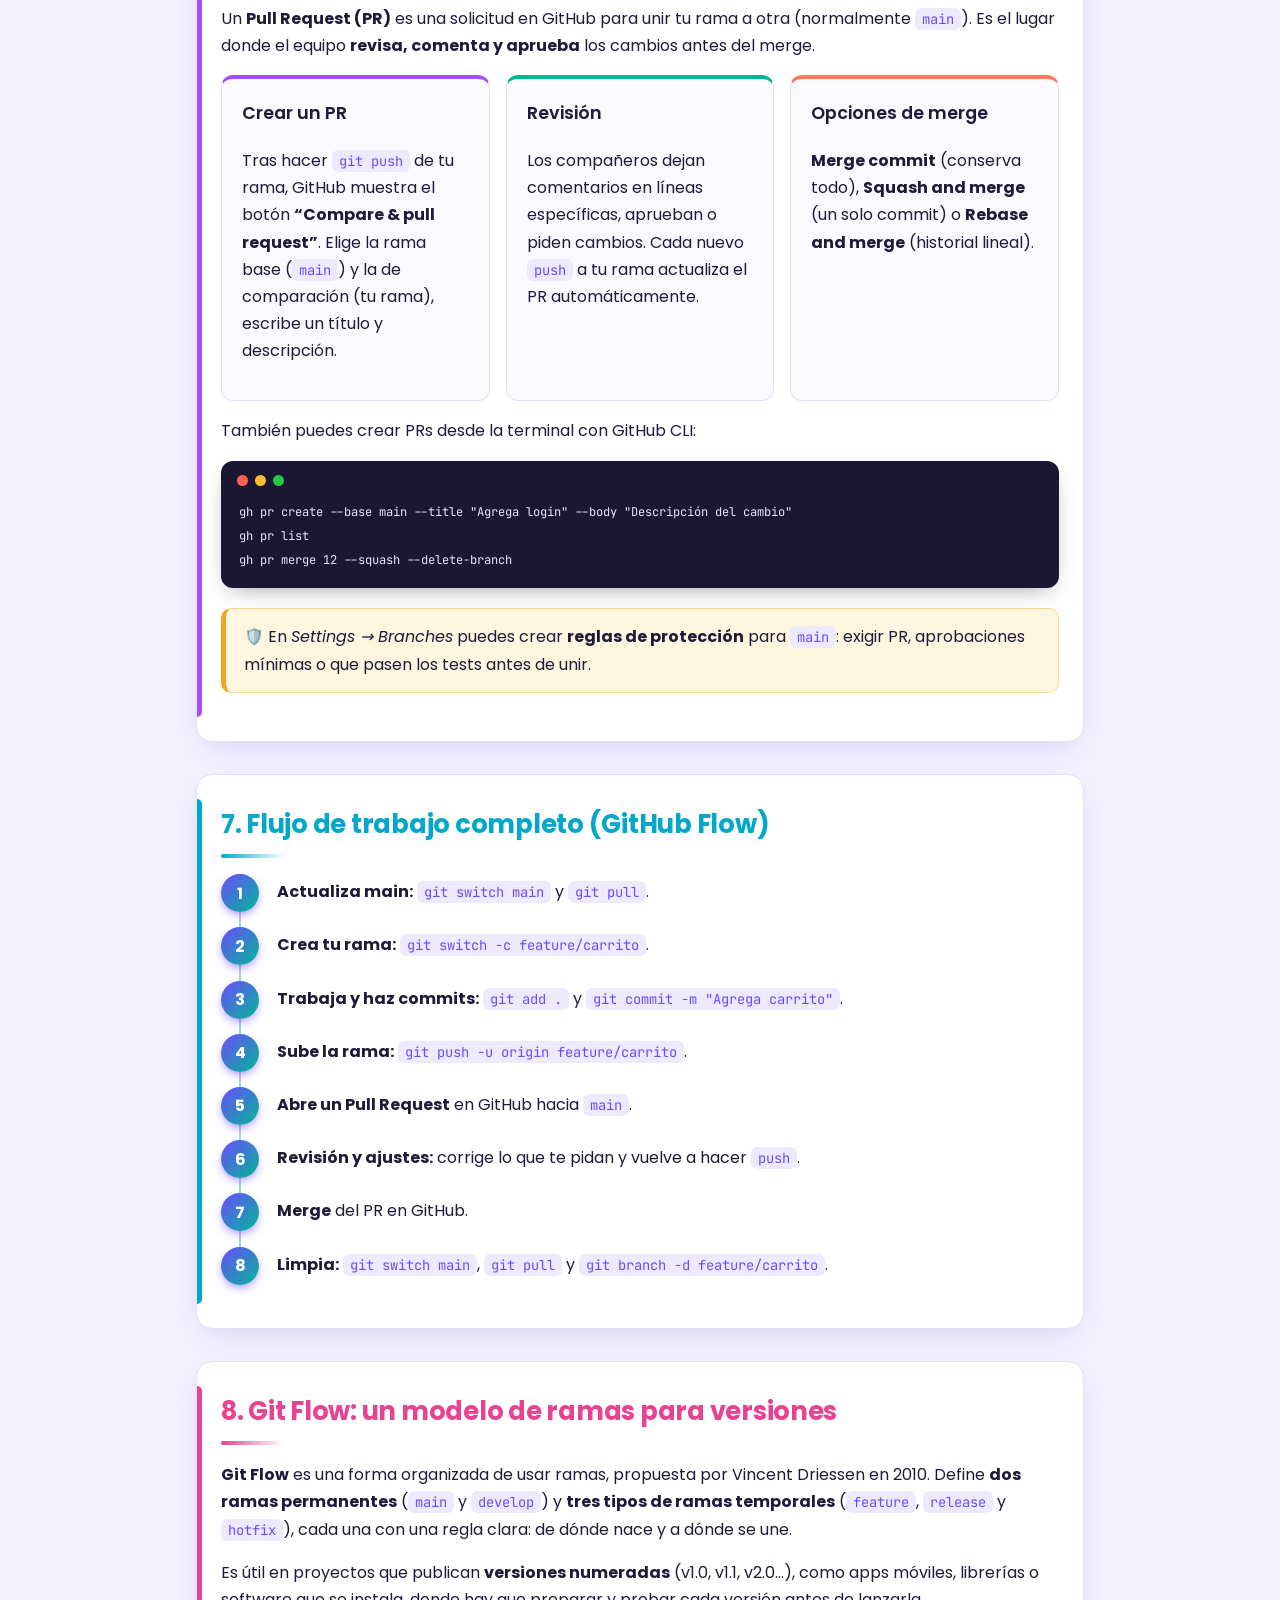
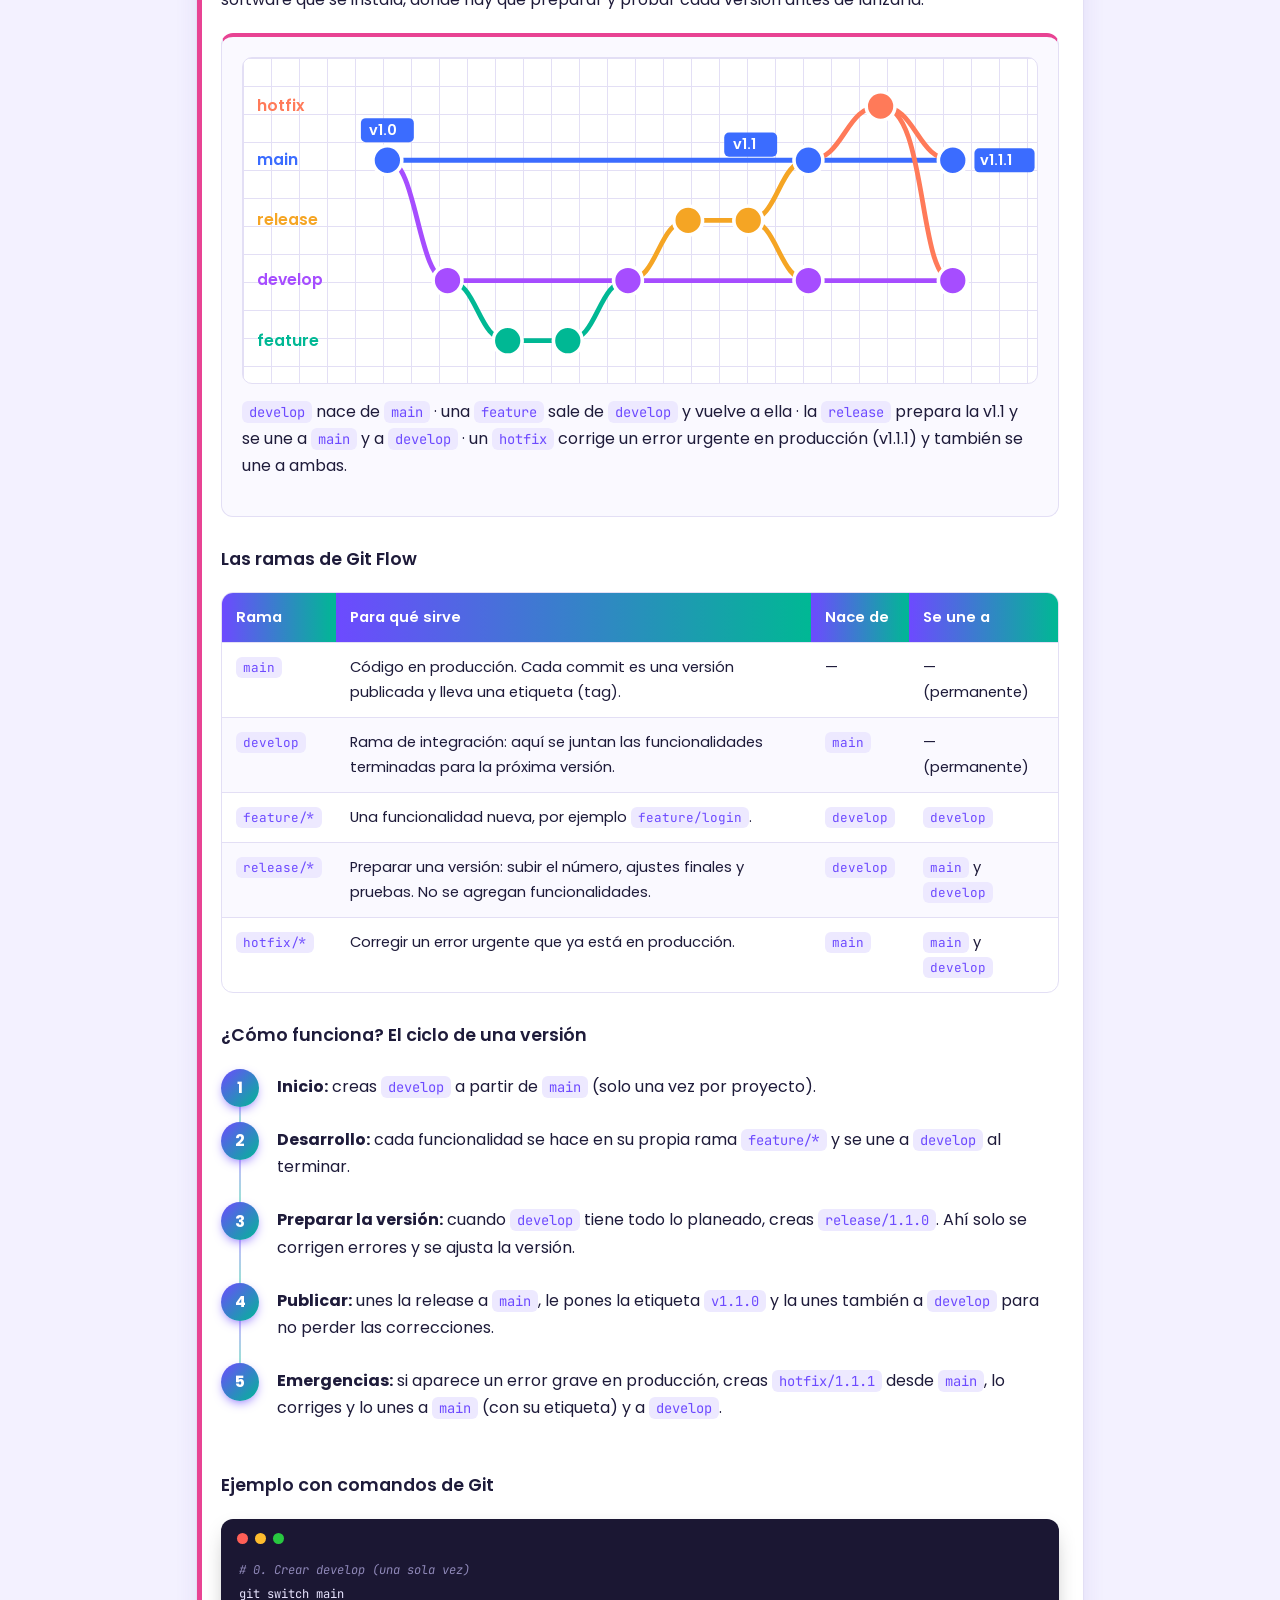
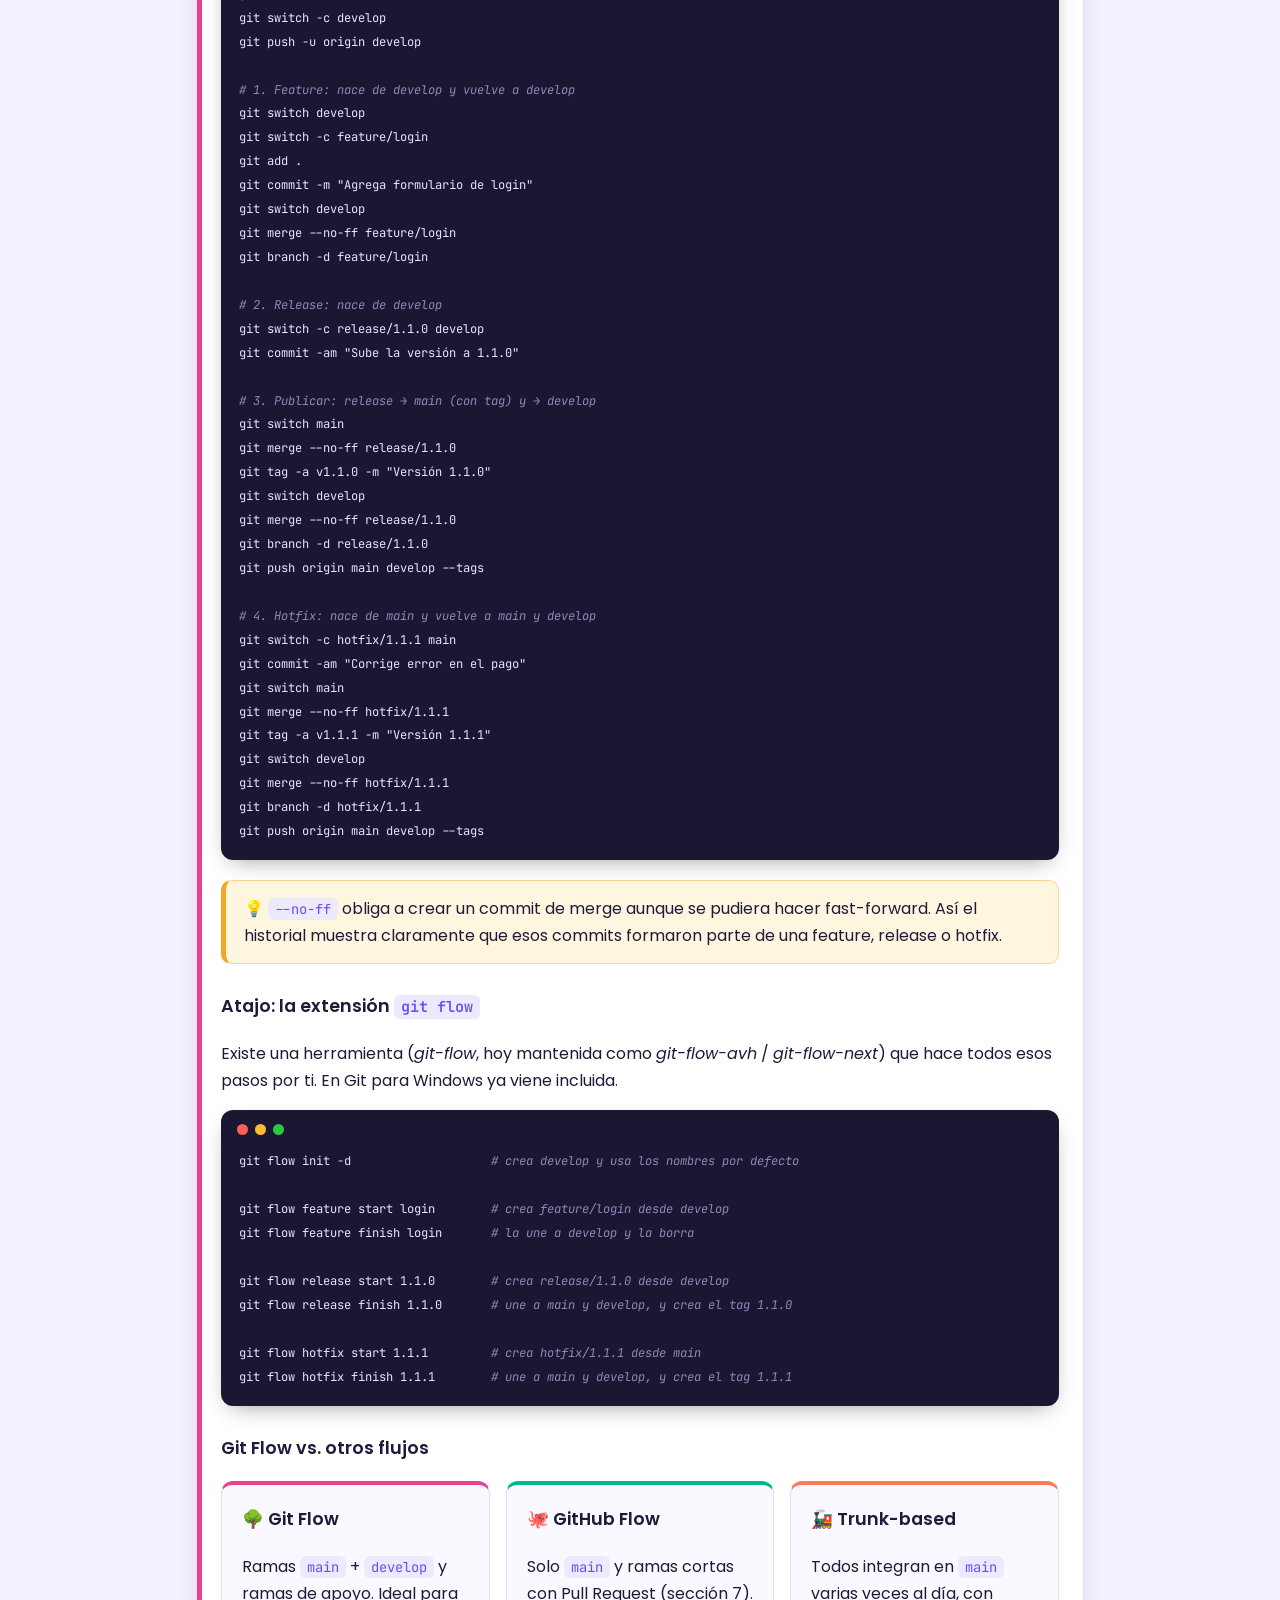
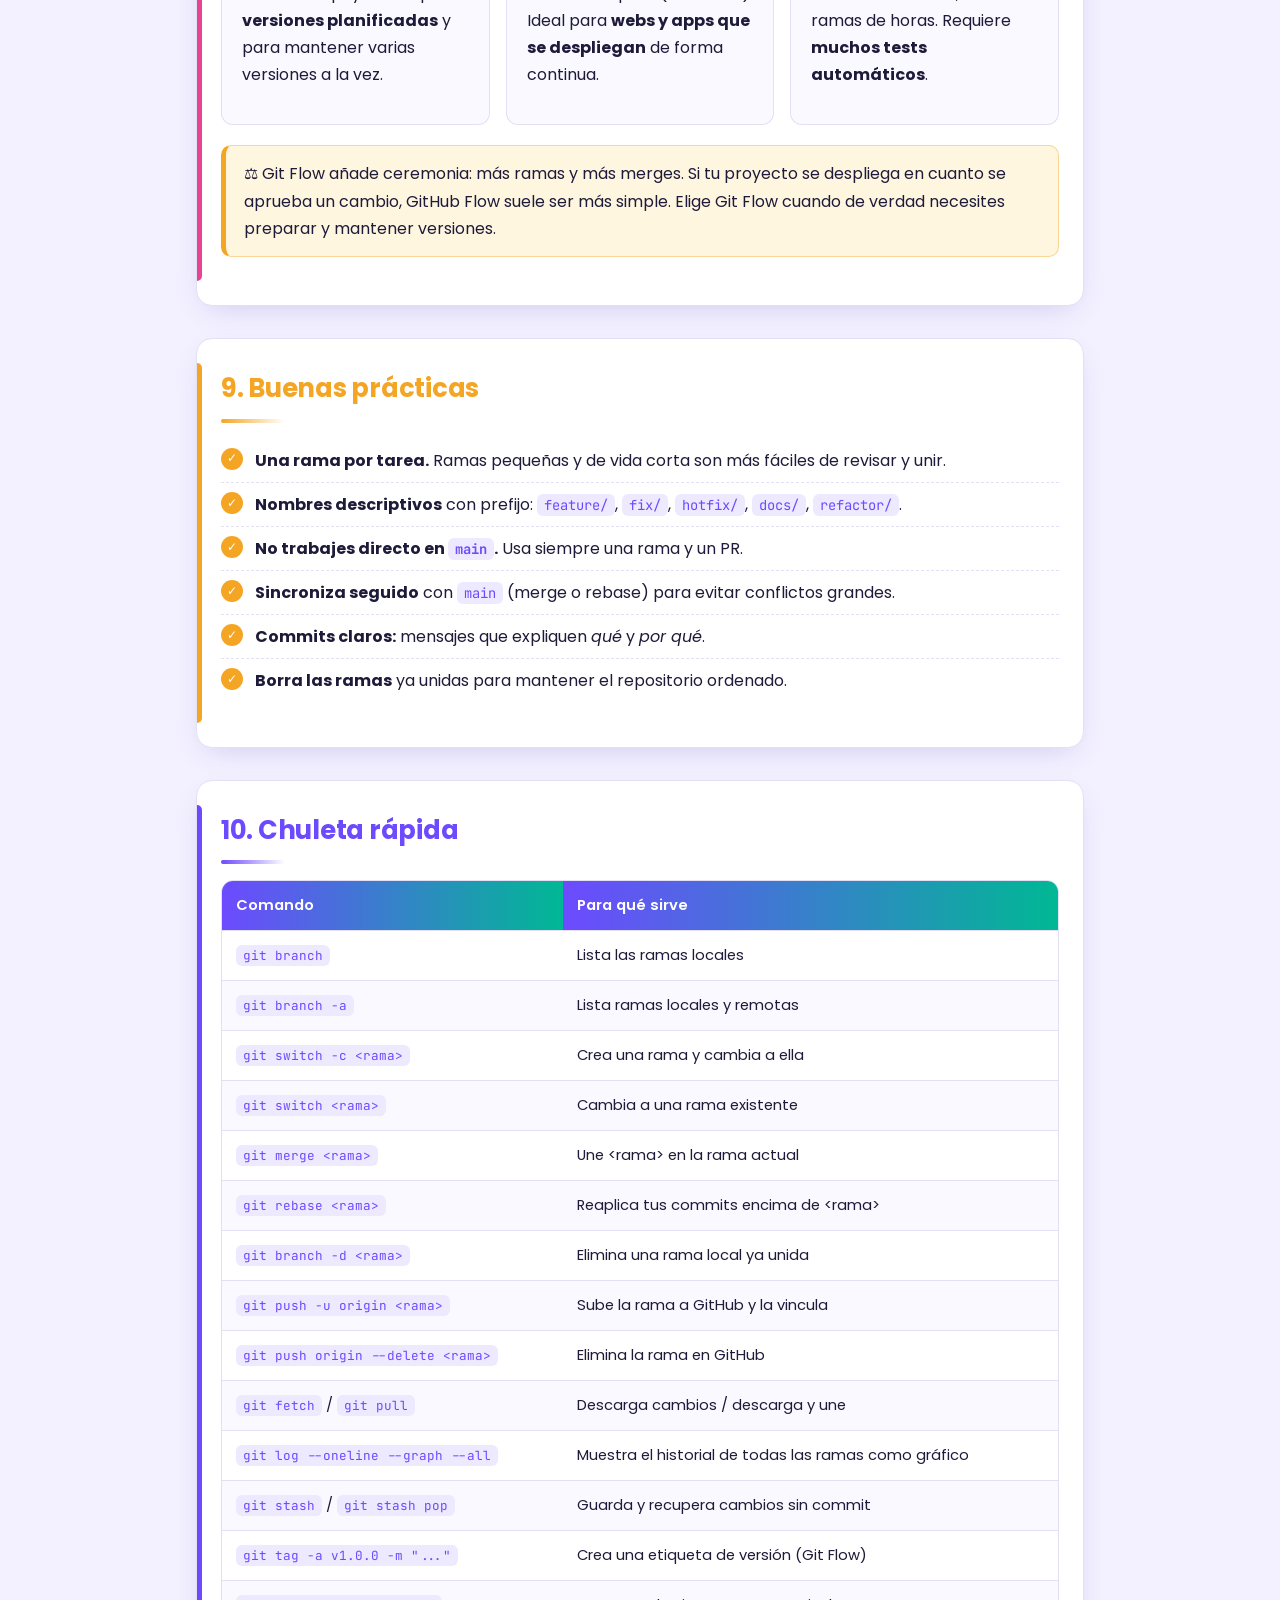
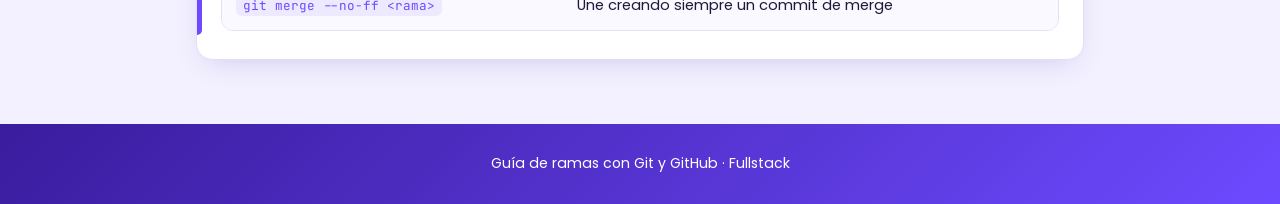
==== commit fef15829: "informacion sobre git flow" ====
--- a/index.html
+++ b/index.html
@@ -21,6 +21,7 @@
   <a href="#remoto">Ramas remotas</a>
   <a href="#github">GitHub y Pull Requests</a>
   <a href="#flujo">Flujo de trabajo</a>
+  <a href="#gitflow">Git Flow</a>
   <a href="#practicas">Buenas prácticas</a>
   <a href="#chuleta">Chuleta</a>
   <a href="ejemplos.html" class="nav-cta">📘 Ejemplos prácticos</a>
@@ -245,8 +246,165 @@
   </ol>
 </section>
 
+<section id="gitflow">
+  <h2>8. Git Flow: un modelo de ramas para versiones</h2>
+  <p>
+    <strong>Git Flow</strong> es una forma organizada de usar ramas, propuesta por Vincent Driessen en 2010.
+    Define <strong>dos ramas permanentes</strong> (<code>main</code> y <code>develop</code>) y <strong>tres tipos de ramas
+    temporales</strong> (<code>feature</code>, <code>release</code> y <code>hotfix</code>), cada una con una regla clara:
+    de dónde nace y a dónde se une.
+  </p>
+  <p>
+    Es útil en proyectos que publican <strong>versiones numeradas</strong> (v1.0, v1.1, v2.0…), como apps móviles,
+    librerías o software que se instala, donde hay que preparar y probar cada versión antes de lanzarla.
+  </p>
+
+  <div class="card sim">
+    <svg viewBox="0 0 660 270" role="img" aria-label="Diagrama de Git Flow con las ramas main, develop, feature, release y hotfix">
+      <!-- Nombres de las ramas -->
+      <text class="lbl" x="12" y="44"  style="fill:var(--accent-3)">hotfix</text>
+      <text class="lbl" x="12" y="89"  style="fill:var(--main)">main</text>
+      <text class="lbl" x="12" y="139" style="fill:var(--warn)">release</text>
+      <text class="lbl" x="12" y="189" style="fill:var(--feature)">develop</text>
+      <text class="lbl" x="12" y="239" style="fill:var(--accent-2)">feature</text>
+
+      <!-- Líneas -->
+      <path class="line" style="stroke:var(--main)" d="M120 85 L590 85"/>
+      <path class="line" style="stroke:var(--feature)" d="M120 85 C 145 85, 145 185, 170 185 L590 185"/>
+      <path class="line" style="stroke:var(--accent-2)" d="M170 185 C 195 185, 195 235, 220 235 L270 235 C 295 235, 295 185, 320 185"/>
+      <path class="line" style="stroke:var(--warn)" d="M320 185 C 345 185, 345 135, 370 135 L420 135 C 445 135, 445 85, 470 85"/>
+      <path class="line" style="stroke:var(--warn)" d="M420 135 C 445 135, 445 185, 470 185"/>
+      <path class="line" style="stroke:var(--accent-3)" d="M470 85 C 500 85, 500 40, 530 40 C 560 40, 560 85, 590 85"/>
+      <path class="line" style="stroke:var(--accent-3)" d="M530 40 C 570 40, 560 185, 590 185"/>
+
+      <!-- Commits -->
+      <circle class="commit" cx="120" cy="85"  r="12" style="fill:var(--main)"/>
+      <circle class="commit" cx="470" cy="85"  r="12" style="fill:var(--main)"/>
+      <circle class="commit" cx="590" cy="85"  r="12" style="fill:var(--main)"/>
+      <circle class="commit" cx="170" cy="185" r="12" style="fill:var(--feature)"/>
+      <circle class="commit" cx="320" cy="185" r="12" style="fill:var(--feature)"/>
+      <circle class="commit" cx="470" cy="185" r="12" style="fill:var(--feature)"/>
+      <circle class="commit" cx="590" cy="185" r="12" style="fill:var(--feature)"/>
+      <circle class="commit" cx="220" cy="235" r="12" style="fill:var(--accent-2)"/>
+      <circle class="commit" cx="270" cy="235" r="12" style="fill:var(--accent-2)"/>
+      <circle class="commit" cx="370" cy="135" r="12" style="fill:var(--warn)"/>
+      <circle class="commit" cx="420" cy="135" r="12" style="fill:var(--warn)"/>
+      <circle class="commit" cx="530" cy="40"  r="12" style="fill:var(--accent-3)"/>
+
+      <!-- Etiquetas de versión -->
+      <g class="tag" transform="translate(98,50)"><rect width="44" height="20" style="fill:var(--main)"/><text x="7" y="14">v1.0</text></g>
+      <g class="tag" transform="translate(400,62)"><rect width="44" height="20" style="fill:var(--main)"/><text x="7" y="14">v1.1</text></g>
+      <g class="tag" transform="translate(608,75)"><rect width="50" height="20" style="fill:var(--main)"/><text x="5" y="14">v1.1.1</text></g>
+    </svg>
+    <p class="sim-desc">
+      <code>develop</code> nace de <code>main</code> · una <code>feature</code> sale de <code>develop</code> y vuelve a ella ·
+      la <code>release</code> prepara la v1.1 y se une a <code>main</code> y a <code>develop</code> ·
+      un <code>hotfix</code> corrige un error urgente en producción (v1.1.1) y también se une a ambas.
+    </p>
+  </div>
+
+  <h3>Las ramas de Git Flow</h3>
+  <div class="table-wrap">
+  <table>
+    <thead><tr><th>Rama</th><th>Para qué sirve</th><th>Nace de</th><th>Se une a</th></tr></thead>
+    <tbody>
+      <tr><td><code>main</code></td><td>Código en producción. Cada commit es una versión publicada y lleva una etiqueta (tag).</td><td>—</td><td>— (permanente)</td></tr>
+      <tr><td><code>develop</code></td><td>Rama de integración: aquí se juntan las funcionalidades terminadas para la próxima versión.</td><td><code>main</code></td><td>— (permanente)</td></tr>
+      <tr><td><code>feature/*</code></td><td>Una funcionalidad nueva, por ejemplo <code>feature/login</code>.</td><td><code>develop</code></td><td><code>develop</code></td></tr>
+      <tr><td><code>release/*</code></td><td>Preparar una versión: subir el número, ajustes finales y pruebas. No se agregan funcionalidades.</td><td><code>develop</code></td><td><code>main</code> y <code>develop</code></td></tr>
+      <tr><td><code>hotfix/*</code></td><td>Corregir un error urgente que ya está en producción.</td><td><code>main</code></td><td><code>main</code> y <code>develop</code></td></tr>
+    </tbody>
+  </table>
+  </div>
+
+  <h3>¿Cómo funciona? El ciclo de una versión</h3>
+  <ol class="flow">
+    <li><strong>Inicio:</strong> creas <code>develop</code> a partir de <code>main</code> (solo una vez por proyecto).</li>
+    <li><strong>Desarrollo:</strong> cada funcionalidad se hace en su propia rama <code>feature/*</code> y se une a <code>develop</code> al terminar.</li>
+    <li><strong>Preparar la versión:</strong> cuando <code>develop</code> tiene todo lo planeado, creas <code>release/1.1.0</code>. Ahí solo se corrigen errores y se ajusta la versión.</li>
+    <li><strong>Publicar:</strong> unes la release a <code>main</code>, le pones la etiqueta <code>v1.1.0</code> y la unes también a <code>develop</code> para no perder las correcciones.</li>
+    <li><strong>Emergencias:</strong> si aparece un error grave en producción, creas <code>hotfix/1.1.1</code> desde <code>main</code>, lo corriges y lo unes a <code>main</code> (con su etiqueta) y a <code>develop</code>.</li>
+  </ol>
+
+  <h3>Ejemplo con comandos de Git</h3>
+<pre><code><span class="comment"># 0. Crear develop (una sola vez)</span>
+git switch main
+git switch -c develop
+git push -u origin develop
+
+<span class="comment"># 1. Feature: nace de develop y vuelve a develop</span>
+git switch develop
+git switch -c feature/login
+git add .
+git commit -m "Agrega formulario de login"
+git switch develop
+git merge --no-ff feature/login
+git branch -d feature/login
+
+<span class="comment"># 2. Release: nace de develop</span>
+git switch -c release/1.1.0 develop
+git commit -am "Sube la versión a 1.1.0"
+
+<span class="comment"># 3. Publicar: release → main (con tag) y → develop</span>
+git switch main
+git merge --no-ff release/1.1.0
+git tag -a v1.1.0 -m "Versión 1.1.0"
+git switch develop
+git merge --no-ff release/1.1.0
+git branch -d release/1.1.0
+git push origin main develop --tags
+
+<span class="comment"># 4. Hotfix: nace de main y vuelve a main y develop</span>
+git switch -c hotfix/1.1.1 main
+git commit -am "Corrige error en el pago"
+git switch main
+git merge --no-ff hotfix/1.1.1
+git tag -a v1.1.1 -m "Versión 1.1.1"
+git switch develop
+git merge --no-ff hotfix/1.1.1
+git branch -d hotfix/1.1.1
+git push origin main develop --tags</code></pre>
+  <div class="note">
+    💡 <code>--no-ff</code> obliga a crear un commit de merge aunque se pudiera hacer fast-forward. Así el historial
+    muestra claramente que esos commits formaron parte de una feature, release o hotfix.
+  </div>
+
+  <h3>Atajo: la extensión <code>git flow</code></h3>
+  <p>Existe una herramienta (<em>git-flow</em>, hoy mantenida como <em>git-flow-avh</em> / <em>git-flow-next</em>) que hace todos esos pasos por ti. En Git para Windows ya viene incluida.</p>
+<pre><code>git flow init -d                    <span class="comment"># crea develop y usa los nombres por defecto</span>
+
+git flow feature start login        <span class="comment"># crea feature/login desde develop</span>
+git flow feature finish login       <span class="comment"># la une a develop y la borra</span>
+
+git flow release start 1.1.0        <span class="comment"># crea release/1.1.0 desde develop</span>
+git flow release finish 1.1.0       <span class="comment"># une a main y develop, y crea el tag 1.1.0</span>
+
+git flow hotfix start 1.1.1         <span class="comment"># crea hotfix/1.1.1 desde main</span>
+git flow hotfix finish 1.1.1        <span class="comment"># une a main y develop, y crea el tag 1.1.1</span></code></pre>
+
+  <h3>Git Flow vs. otros flujos</h3>
+  <div class="grid">
+    <div class="card">
+      <h3>🌳 Git Flow</h3>
+      <p>Ramas <code>main</code> + <code>develop</code> y ramas de apoyo. Ideal para <strong>versiones planificadas</strong> y para mantener varias versiones a la vez.</p>
+    </div>
+    <div class="card">
+      <h3>🐙 GitHub Flow</h3>
+      <p>Solo <code>main</code> y ramas cortas con Pull Request (sección 7). Ideal para <strong>webs y apps que se despliegan</strong> de forma continua.</p>
+    </div>
+    <div class="card">
+      <h3>🚂 Trunk-based</h3>
+      <p>Todos integran en <code>main</code> varias veces al día, con ramas de horas. Requiere <strong>muchos tests automáticos</strong>.</p>
+    </div>
+  </div>
+  <div class="note">
+    ⚖️ Git Flow añade ceremonia: más ramas y más merges. Si tu proyecto se despliega en cuanto se aprueba un cambio,
+    GitHub Flow suele ser más simple. Elige Git Flow cuando de verdad necesites preparar y mantener versiones.
+  </div>
+</section>
+
 <section id="practicas">
-  <h2>8. Buenas prácticas</h2>
+  <h2>9. Buenas prácticas</h2>
   <ul>
     <li><strong>Una rama por tarea.</strong> Ramas pequeñas y de vida corta son más fáciles de revisar y unir.</li>
     <li><strong>Nombres descriptivos</strong> con prefijo: <code>feature/</code>, <code>fix/</code>, <code>hotfix/</code>, <code>docs/</code>, <code>refactor/</code>.</li>
@@ -258,7 +416,7 @@
 </section>
 
 <section id="chuleta">
-  <h2>9. Chuleta rápida</h2>
+  <h2>10. Chuleta rápida</h2>
   <div class="table-wrap">
   <table>
     <thead><tr><th>Comando</th><th>Para qué sirve</th></tr></thead>
@@ -275,6 +433,8 @@
       <tr><td><code>git fetch</code> / <code>git pull</code></td><td>Descarga cambios / descarga y une</td></tr>
       <tr><td><code>git log --oneline --graph --all</code></td><td>Muestra el historial de todas las ramas como gráfico</td></tr>
       <tr><td><code>git stash</code> / <code>git stash pop</code></td><td>Guarda y recupera cambios sin commit</td></tr>
+      <tr><td><code>git tag -a v1.0.0 -m "..."</code></td><td>Crea una etiqueta de versión (Git Flow)</td></tr>
+      <tr><td><code>git merge --no-ff &lt;rama&gt;</code></td><td>Une creando siempre un commit de merge</td></tr>
     </tbody>
   </table>
   </div>
--- a/styles.css
+++ b/styles.css
@@ -177,7 +177,8 @@
 section:nth-of-type(6) { --sec: #a64dff; }
 section:nth-of-type(7) { --sec: #00a8cc; }
 section:nth-of-type(8) { --sec: #e84393; }
-section:nth-of-type(9) { --sec: #6d4aff; }
+section:nth-of-type(9) { --sec: #f5a524; }
+section:nth-of-type(10) { --sec: #6d4aff; }
 
 h2 {
   margin: 0 0 16px;
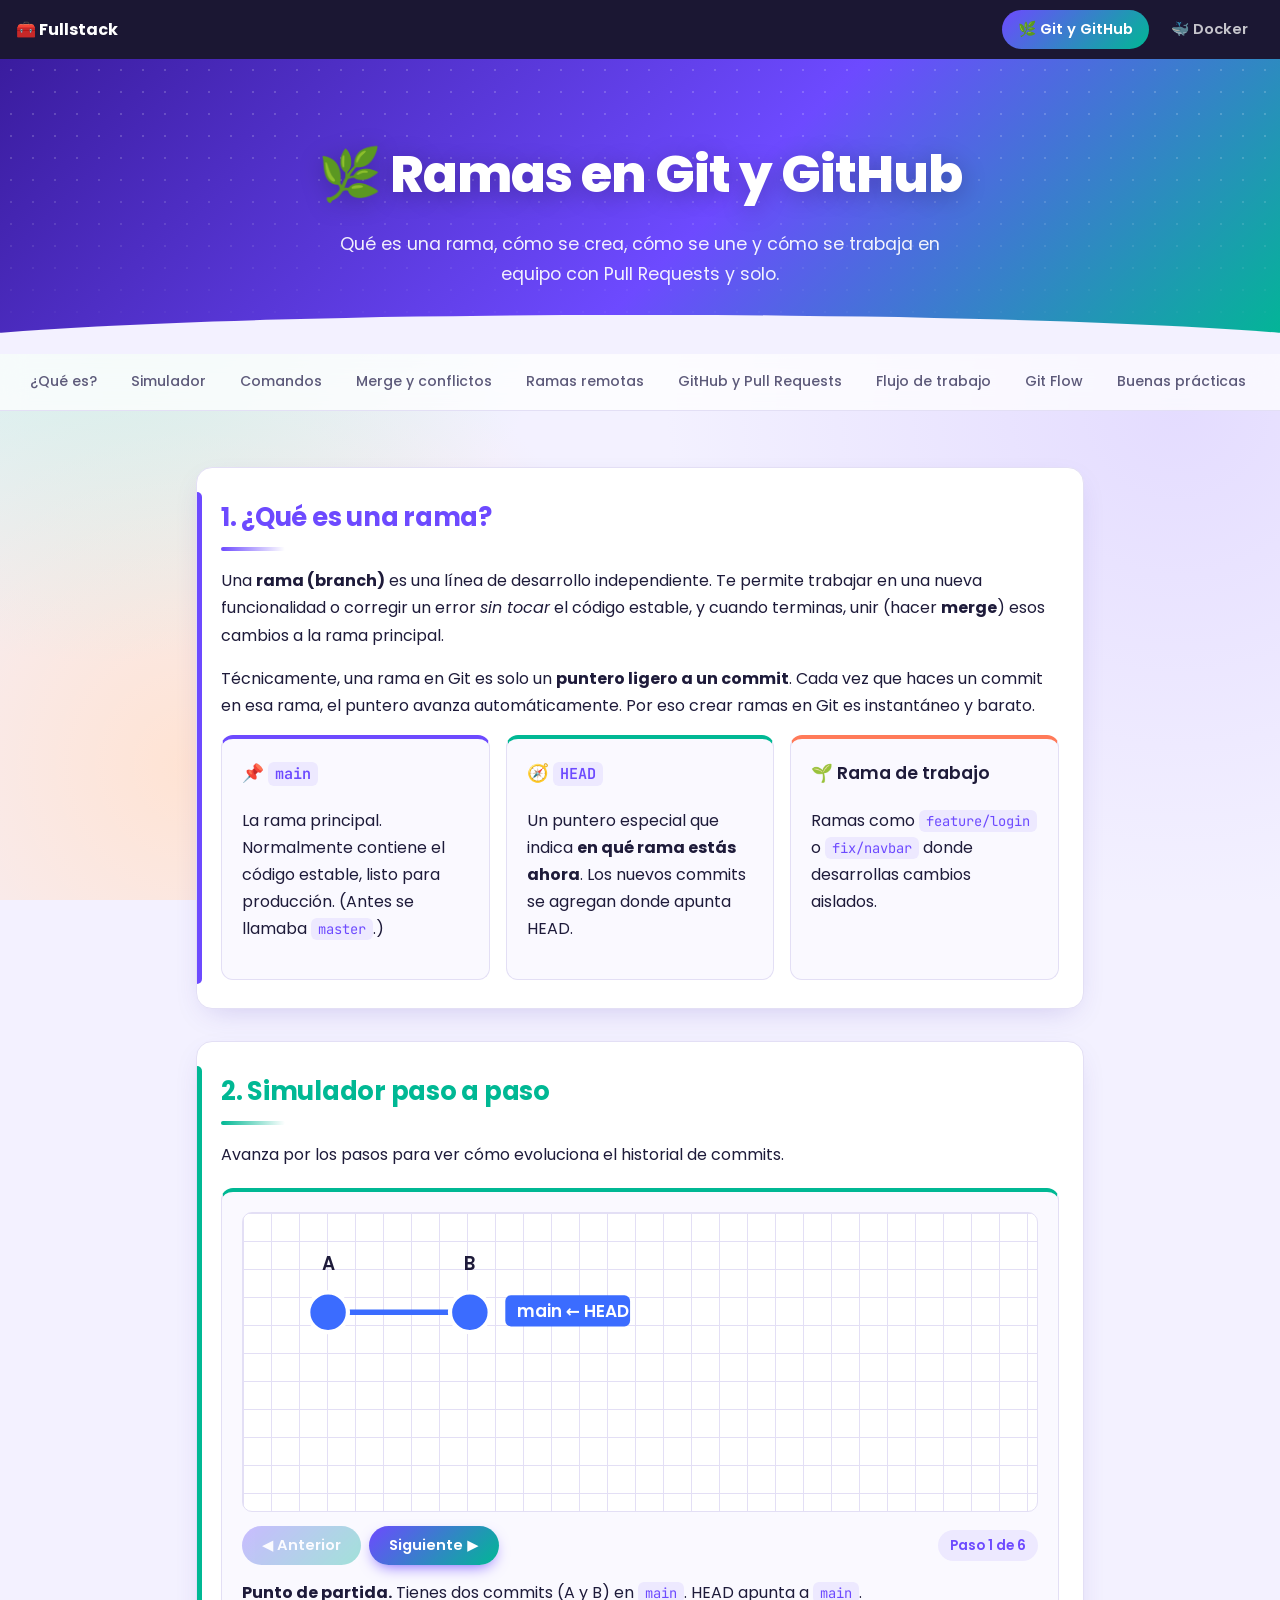
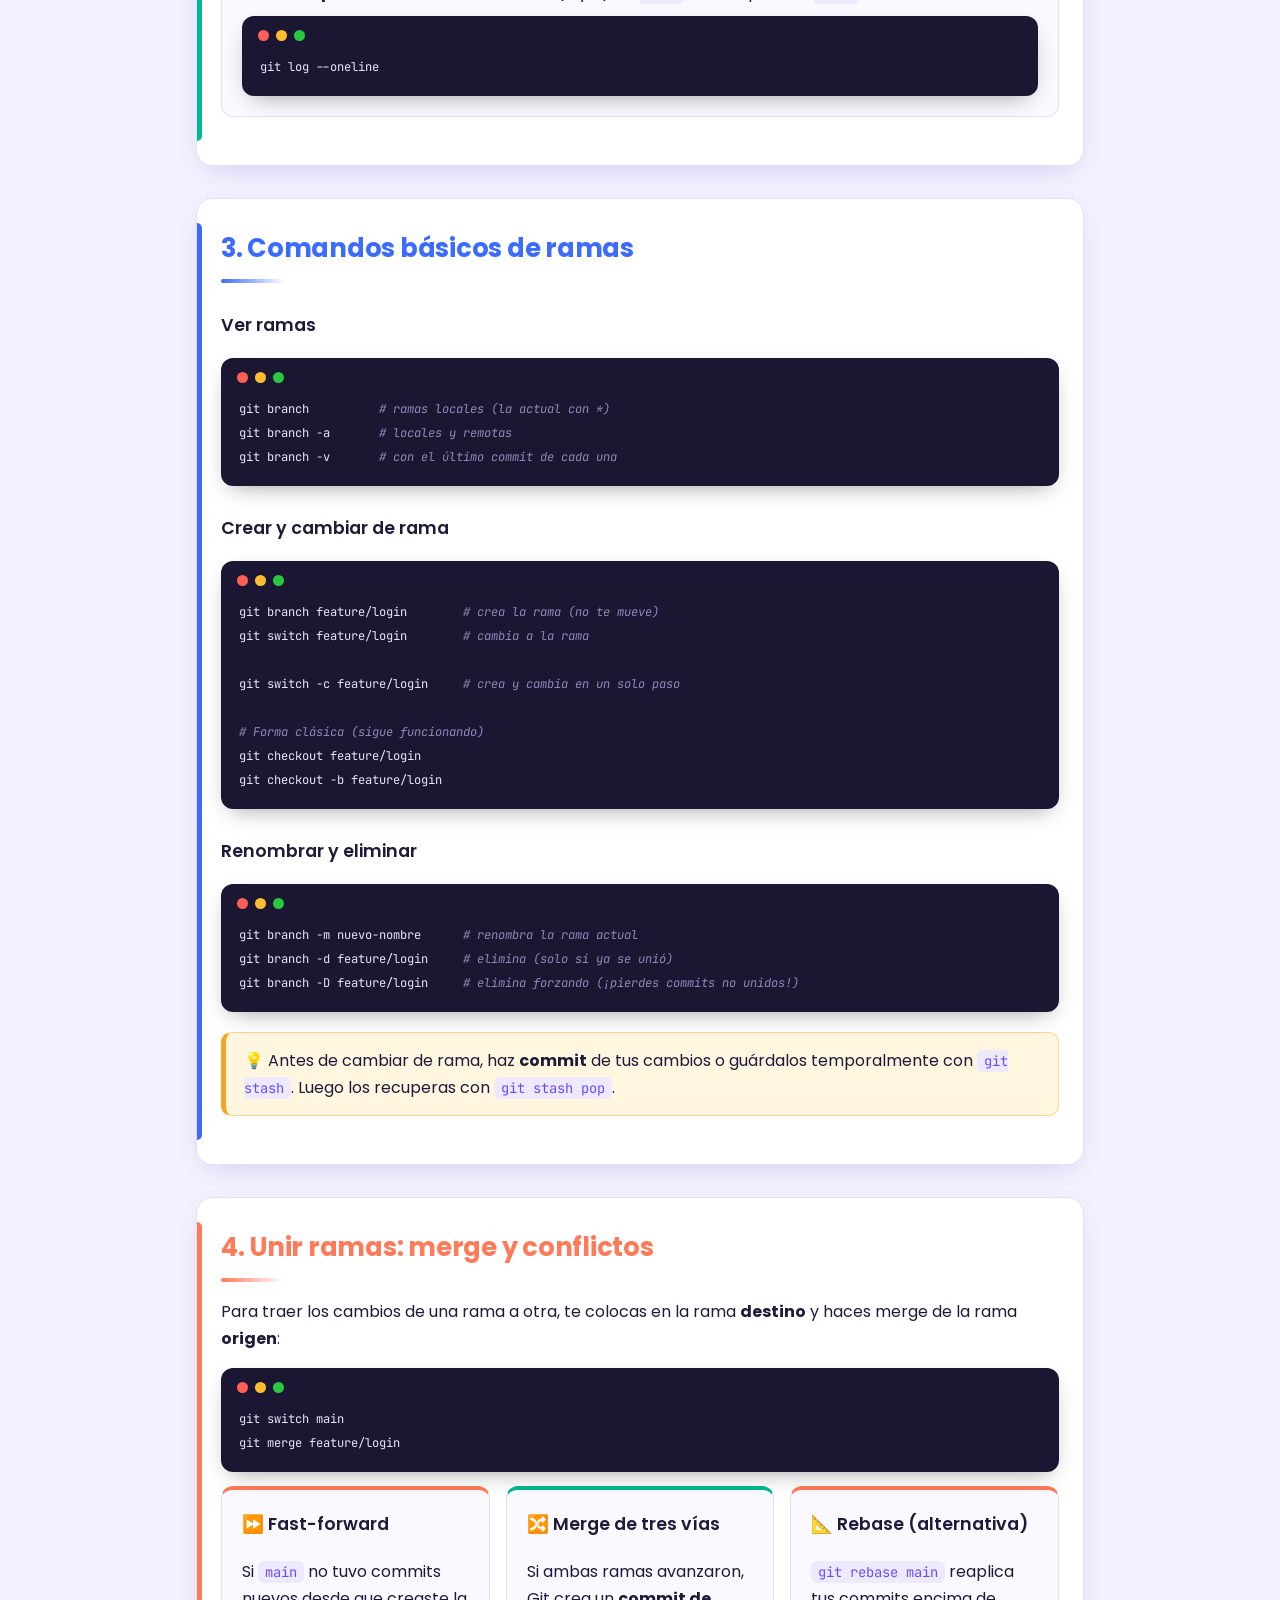
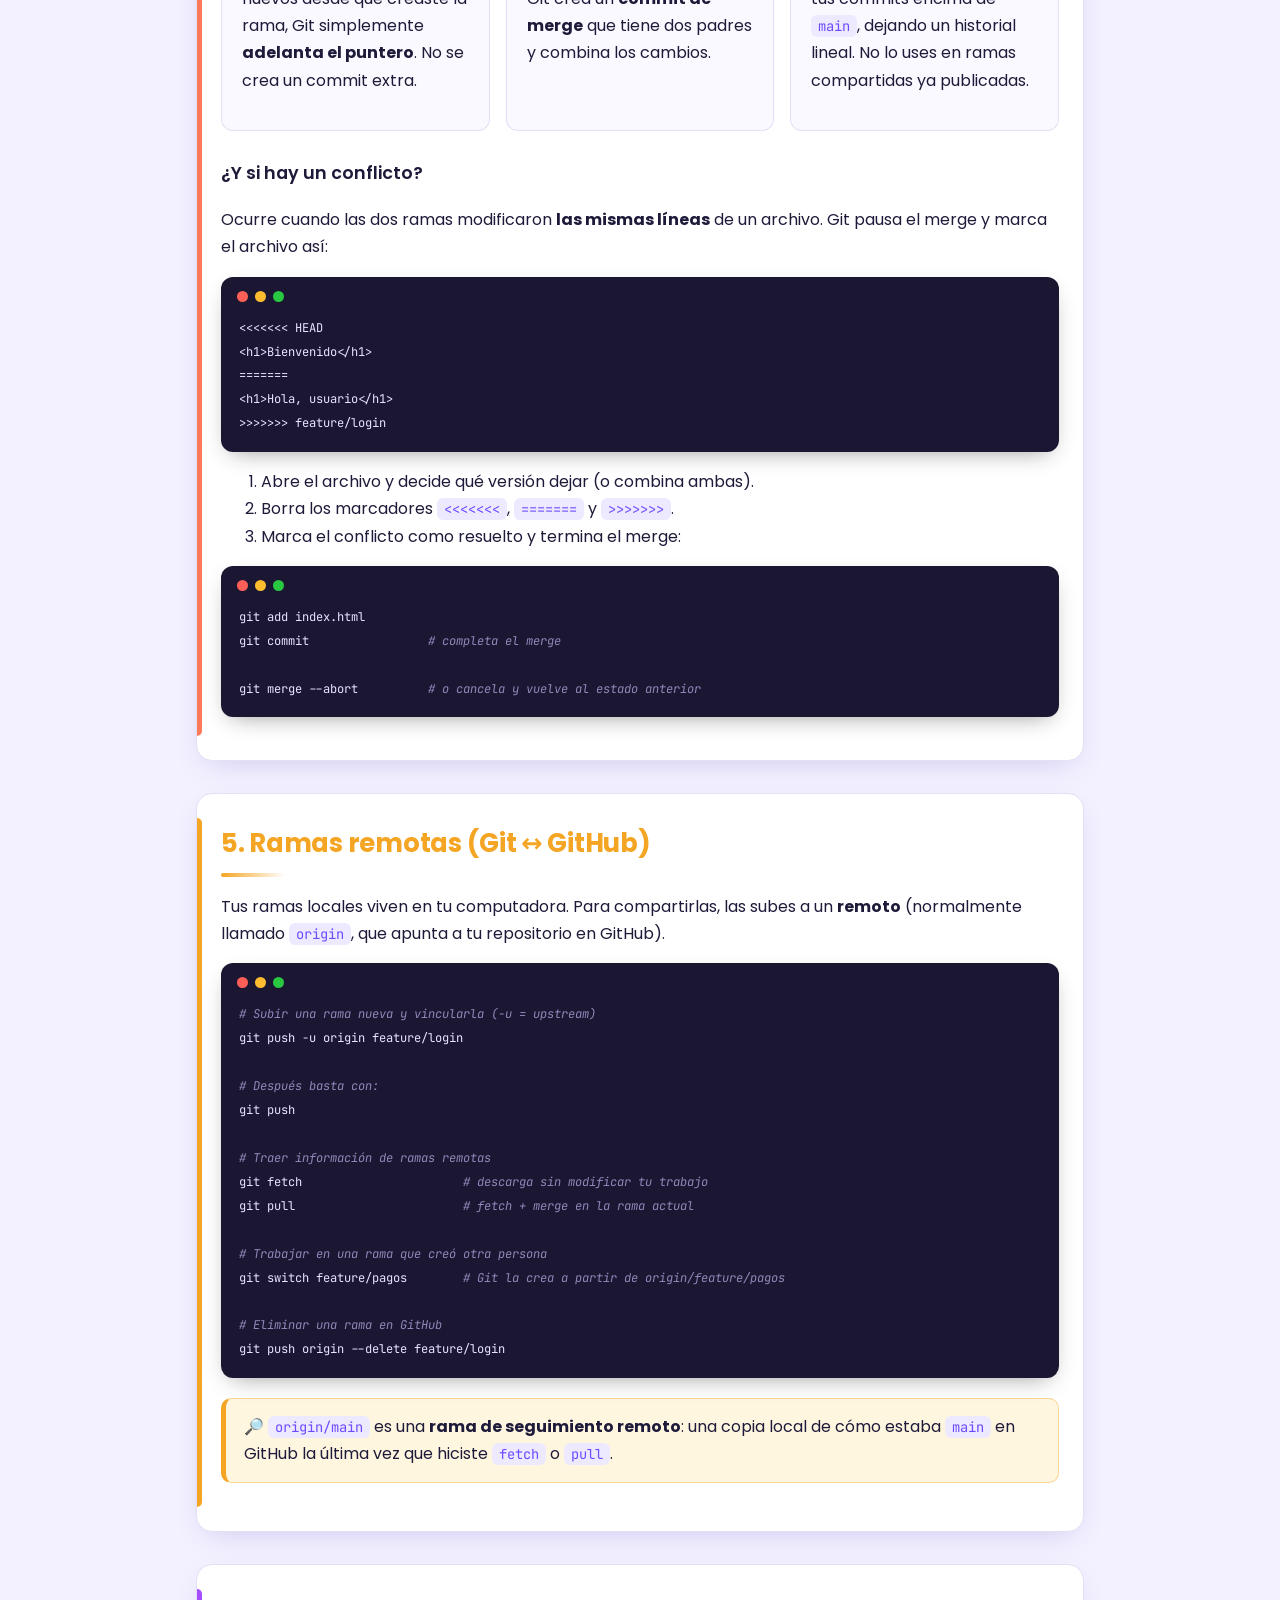
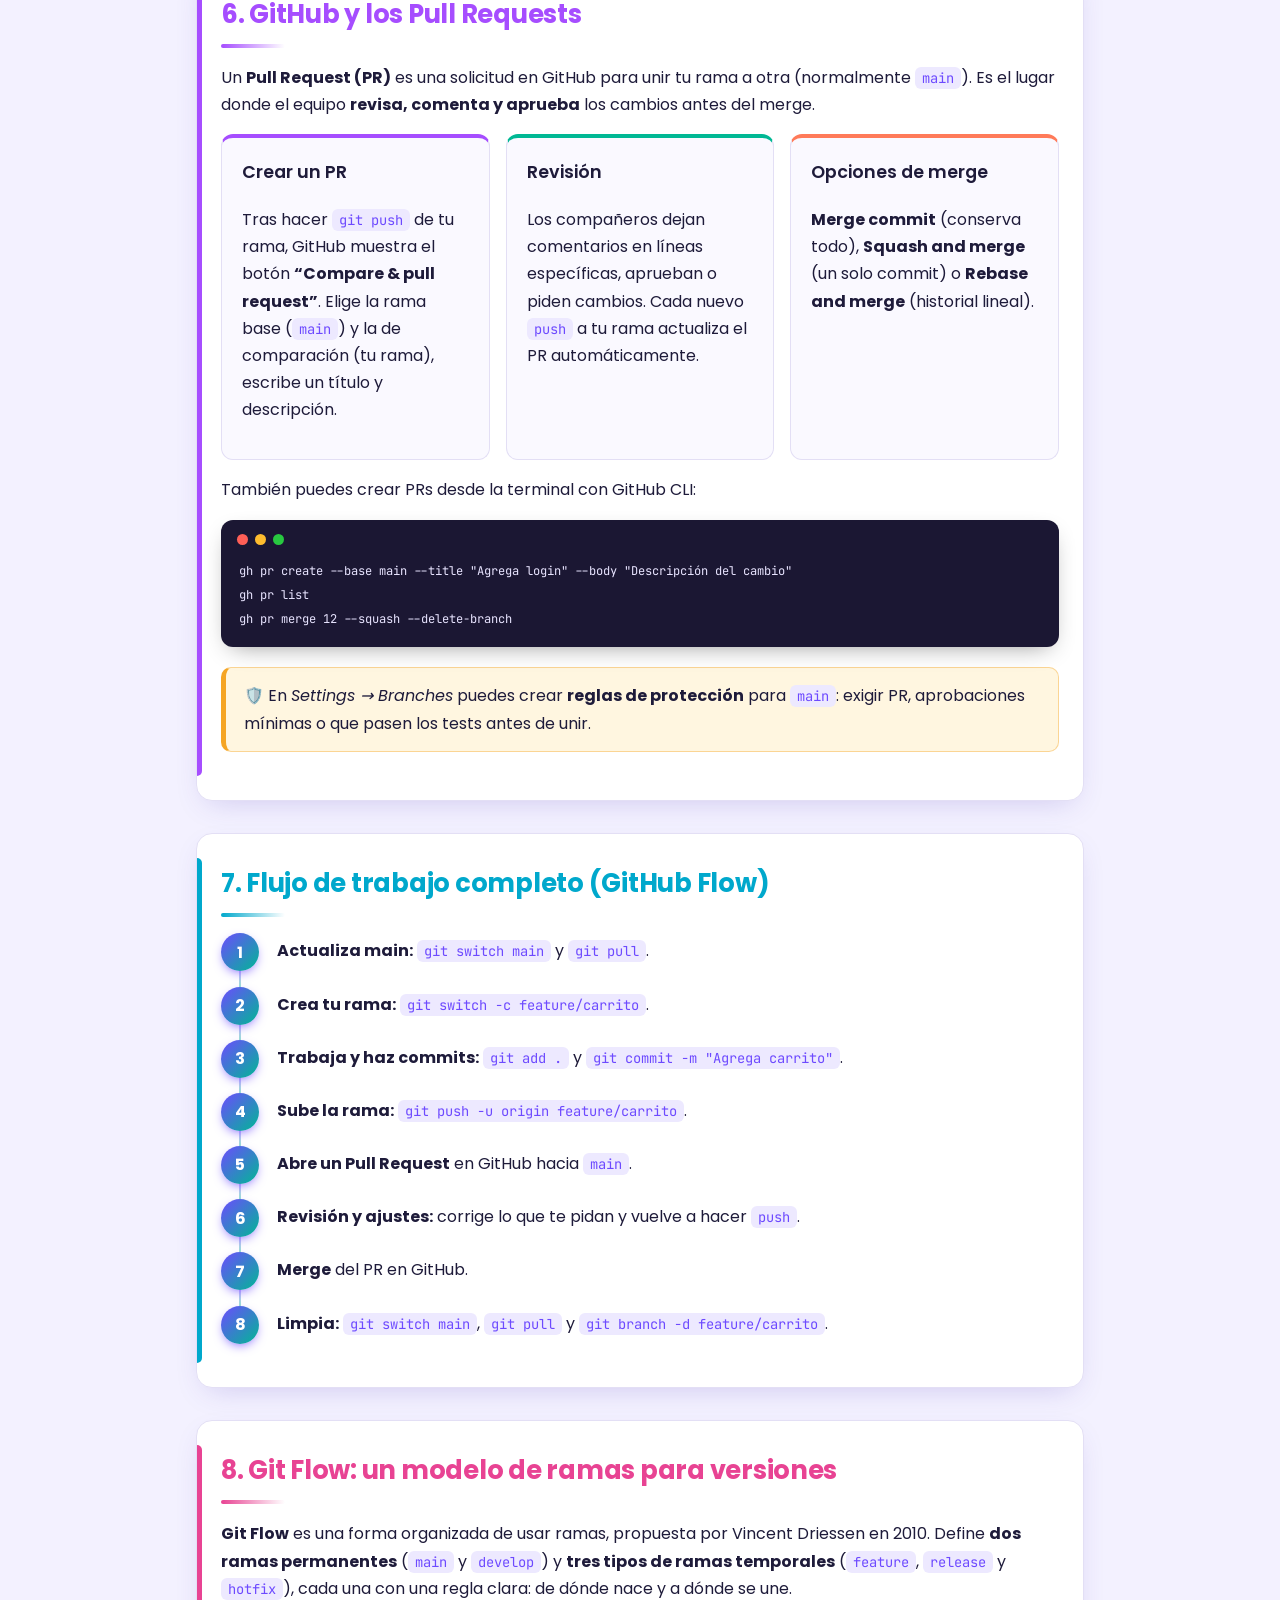
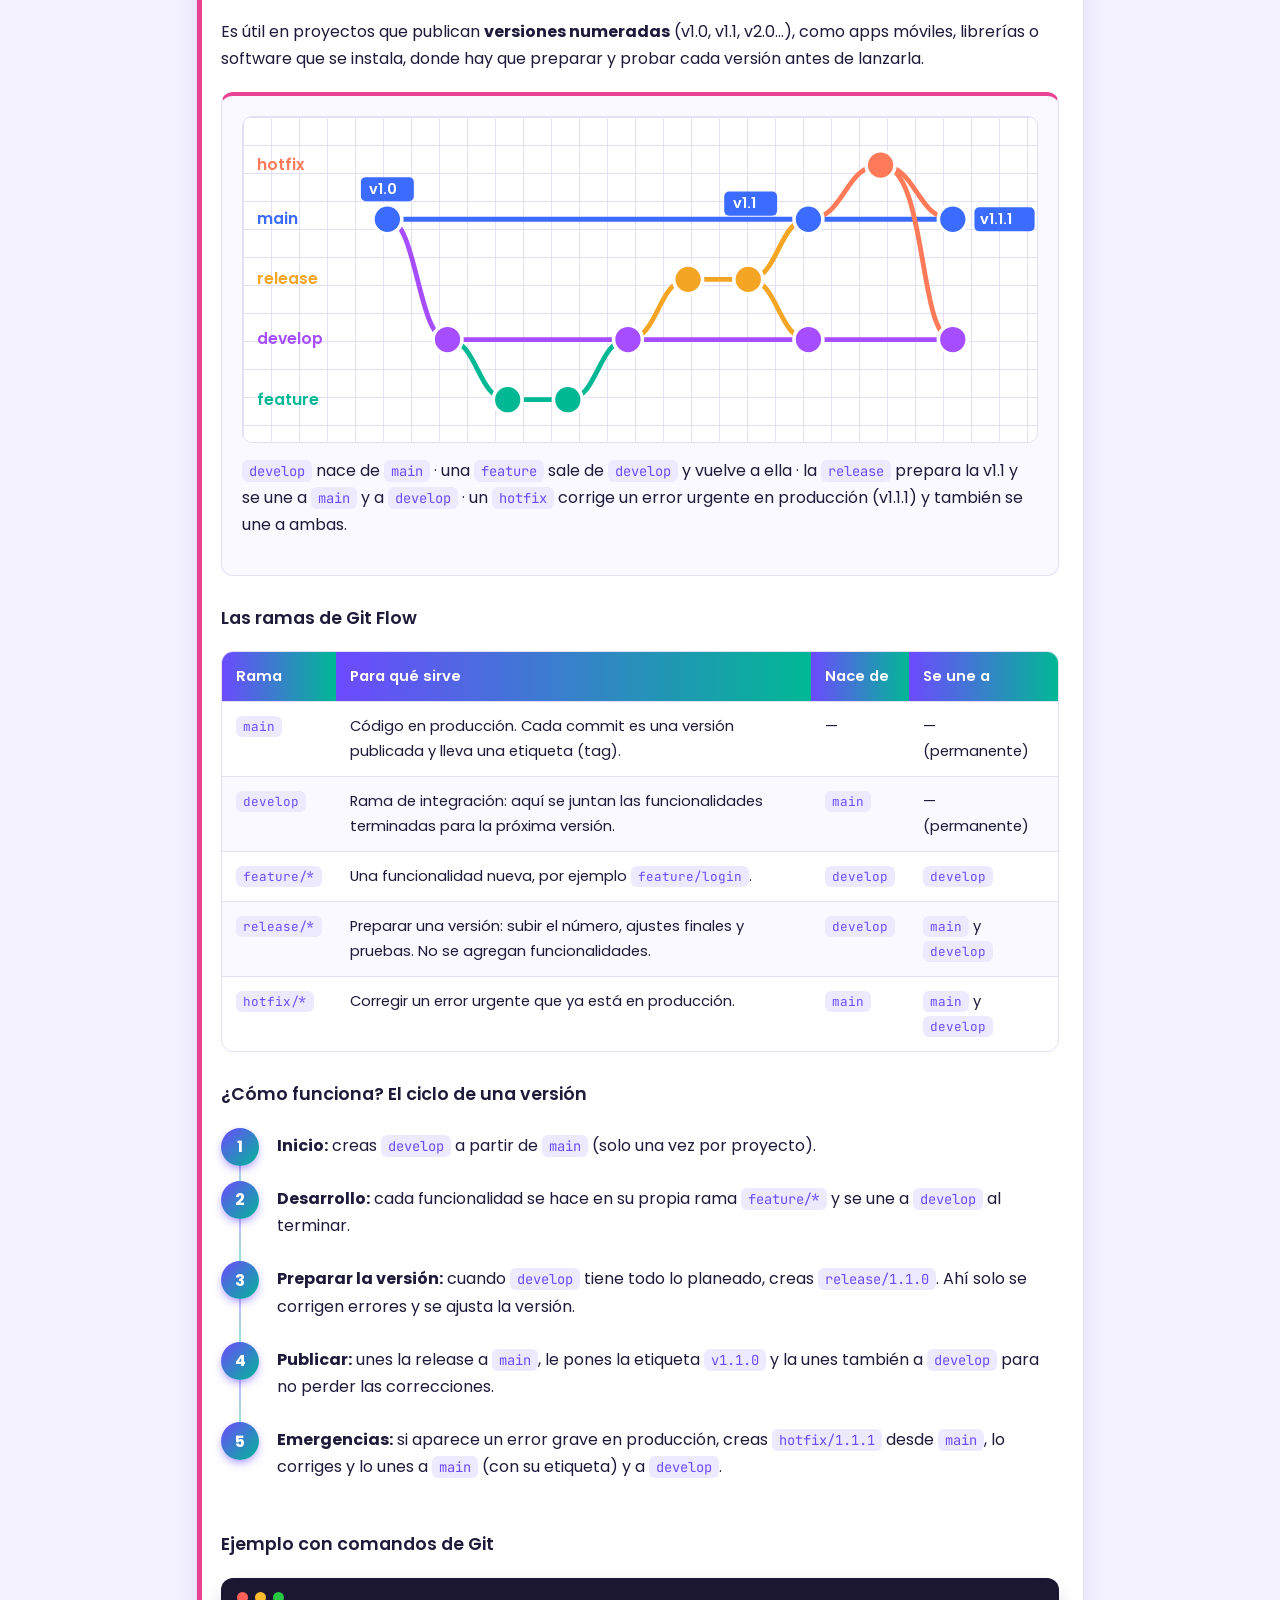
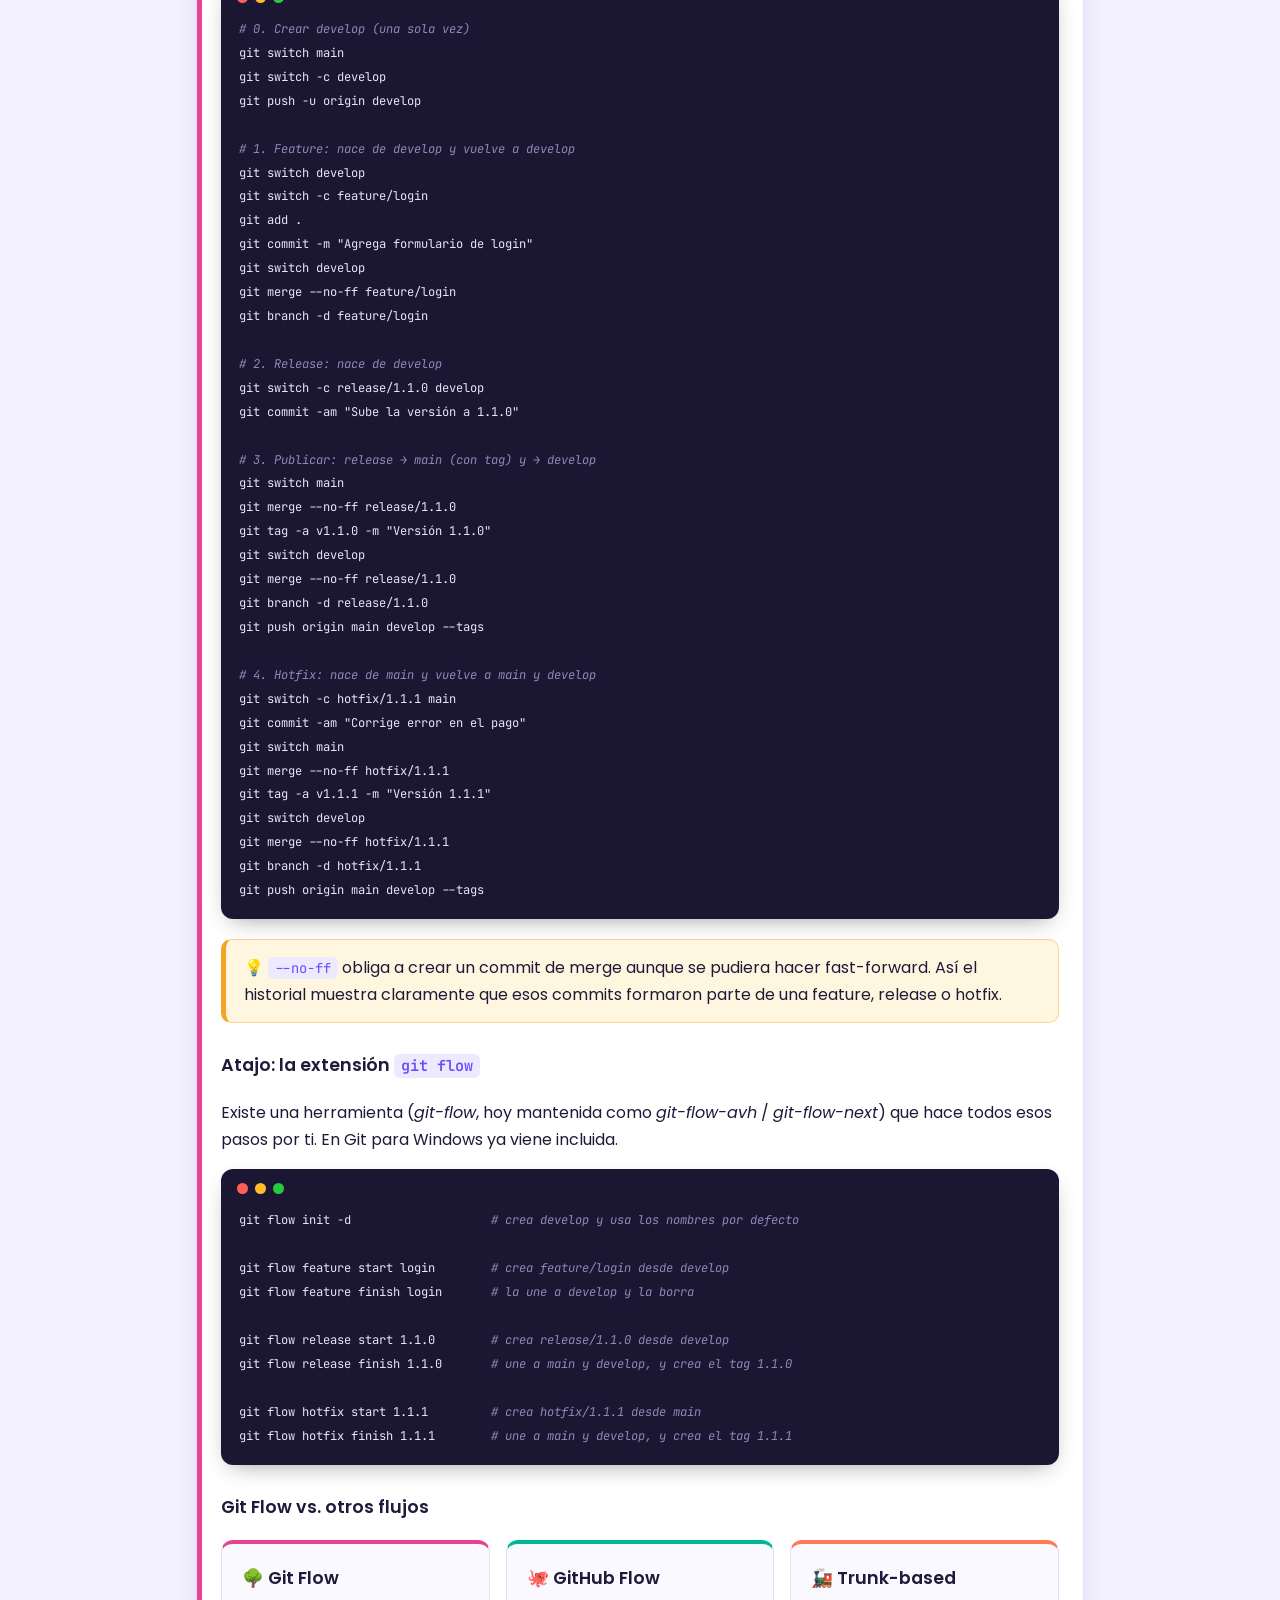
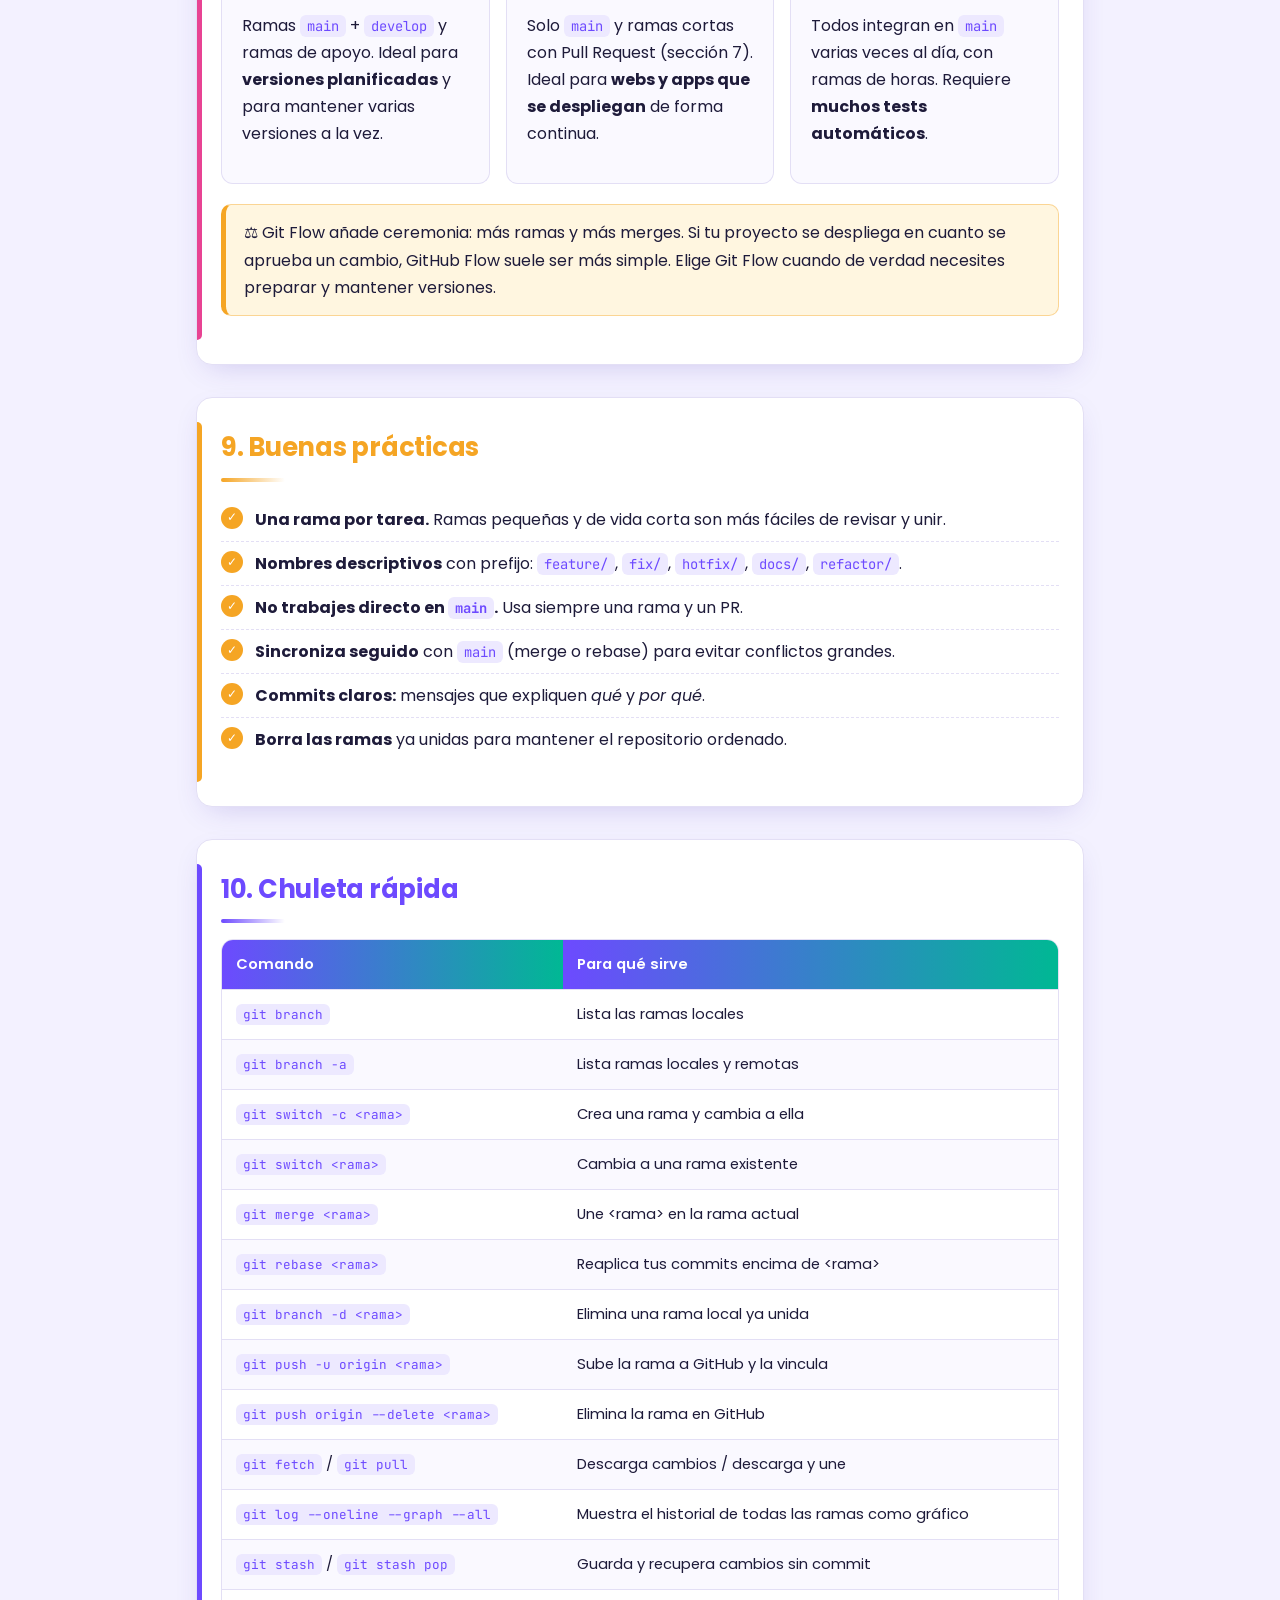
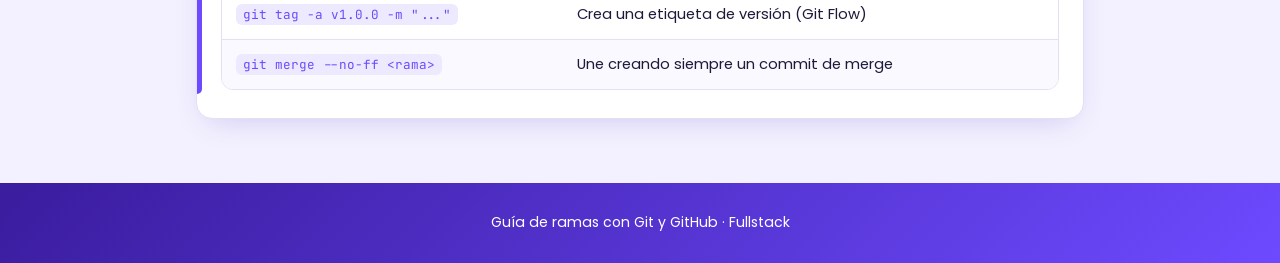
==== commit 45a40a10: "Agregando informacion de docker" ====
--- a/index.html
+++ b/index.html
@@ -7,6 +7,14 @@
 <link rel="stylesheet" href="styles.css">
 </head>
 <body>
+
+<div class="site-nav">
+  <a href="index.html" class="site-brand">🧰 Fullstack</a>
+  <div class="site-tabs">
+    <a href="index.html" class="active" aria-current="page">🌿 Git y GitHub</a>
+    <a href="docker.html">🐳 Docker</a>
+  </div>
+</div>
 
 <header>
   <h1>🌿 Ramas en Git y GitHub</h1>
--- a/styles.css
+++ b/styles.css
@@ -77,6 +77,50 @@
 
 ::selection { background: var(--accent); color: #fff; }
 
+/* ========== Menú superior (Git / Docker) ========== */
+.site-nav {
+  display: flex; align-items: center; justify-content: space-between;
+  flex-wrap: wrap; gap: 8px 16px;
+  padding: 10px 16px;
+  background: var(--term-bg);
+}
+.site-brand {
+  color: #fff;
+  font-weight: 700;
+  text-decoration: none;
+}
+.site-tabs { display: flex; gap: 6px; }
+.site-tabs a {
+  padding: 7px 16px;
+  border-radius: 999px;
+  color: rgba(255,255,255,.75);
+  text-decoration: none;
+  font-size: .92rem;
+  font-weight: 600;
+  transition: background .2s, color .2s;
+}
+.site-tabs a:hover { background: rgba(255,255,255,.12); color: #fff; }
+.site-tabs a.active {
+  background: linear-gradient(135deg, var(--hero-2), var(--hero-3));
+  color: #fff;
+}
+
+/* ========== Tema Docker (tonos azules) ========== */
+body.docker {
+  --accent: #1d63ed;
+  --hero-1: #0a2a6b;
+  --hero-2: #1d63ed;
+  --hero-3: #00a3d9;
+}
+@media (prefers-color-scheme: dark) {
+  :root:not([data-theme="light"]) body.docker {
+    --accent: #6ea2ff;
+    --hero-1: #061a45;
+    --hero-2: #1a4fc0;
+    --hero-3: #007ea8;
+  }
+}
+
 /* ========== Encabezado ========== */
 header {
   position: relative;
@@ -179,6 +223,7 @@
 section:nth-of-type(8) { --sec: #e84393; }
 section:nth-of-type(9) { --sec: #f5a524; }
 section:nth-of-type(10) { --sec: #6d4aff; }
+section:nth-of-type(11) { --sec: #00a8cc; }
 
 h2 {
   margin: 0 0 16px;
@@ -290,6 +335,9 @@
 .sim .lbl { font: 600 13px "Poppins", system-ui, sans-serif; fill: var(--text); }
 .sim .tag rect { rx: 4; }
 .sim .tag text { font: 600 12px "Poppins", system-ui, sans-serif; fill: #fff; }
+.sim .box rect { rx: 10; stroke: var(--surface); stroke-width: 3; }
+.sim .box text { font: 600 13px "Poppins", system-ui, sans-serif; fill: #fff; }
+.sim .arrow { stroke: var(--muted); stroke-width: 2.5; fill: none; }
 .sim [data-show] { transition: opacity .35s; }
 .sim .hidden { opacity: 0; }
 
